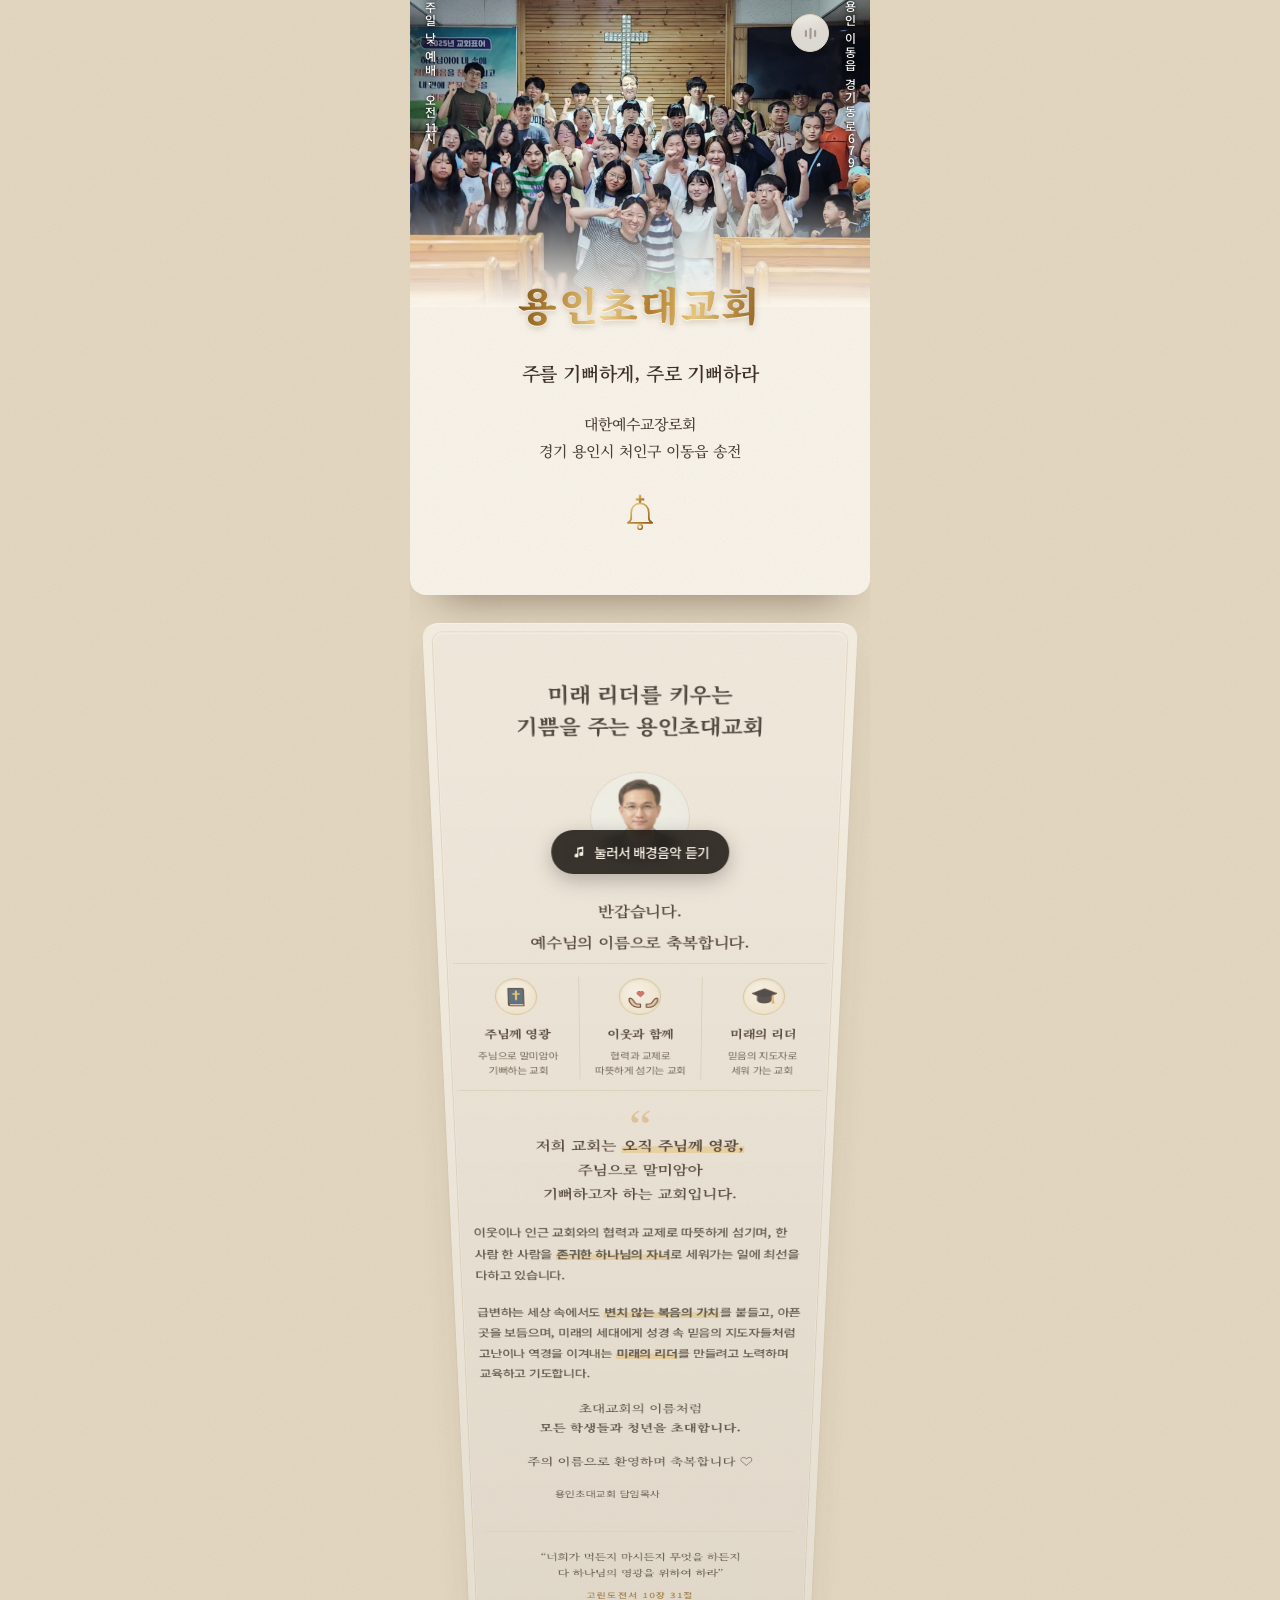
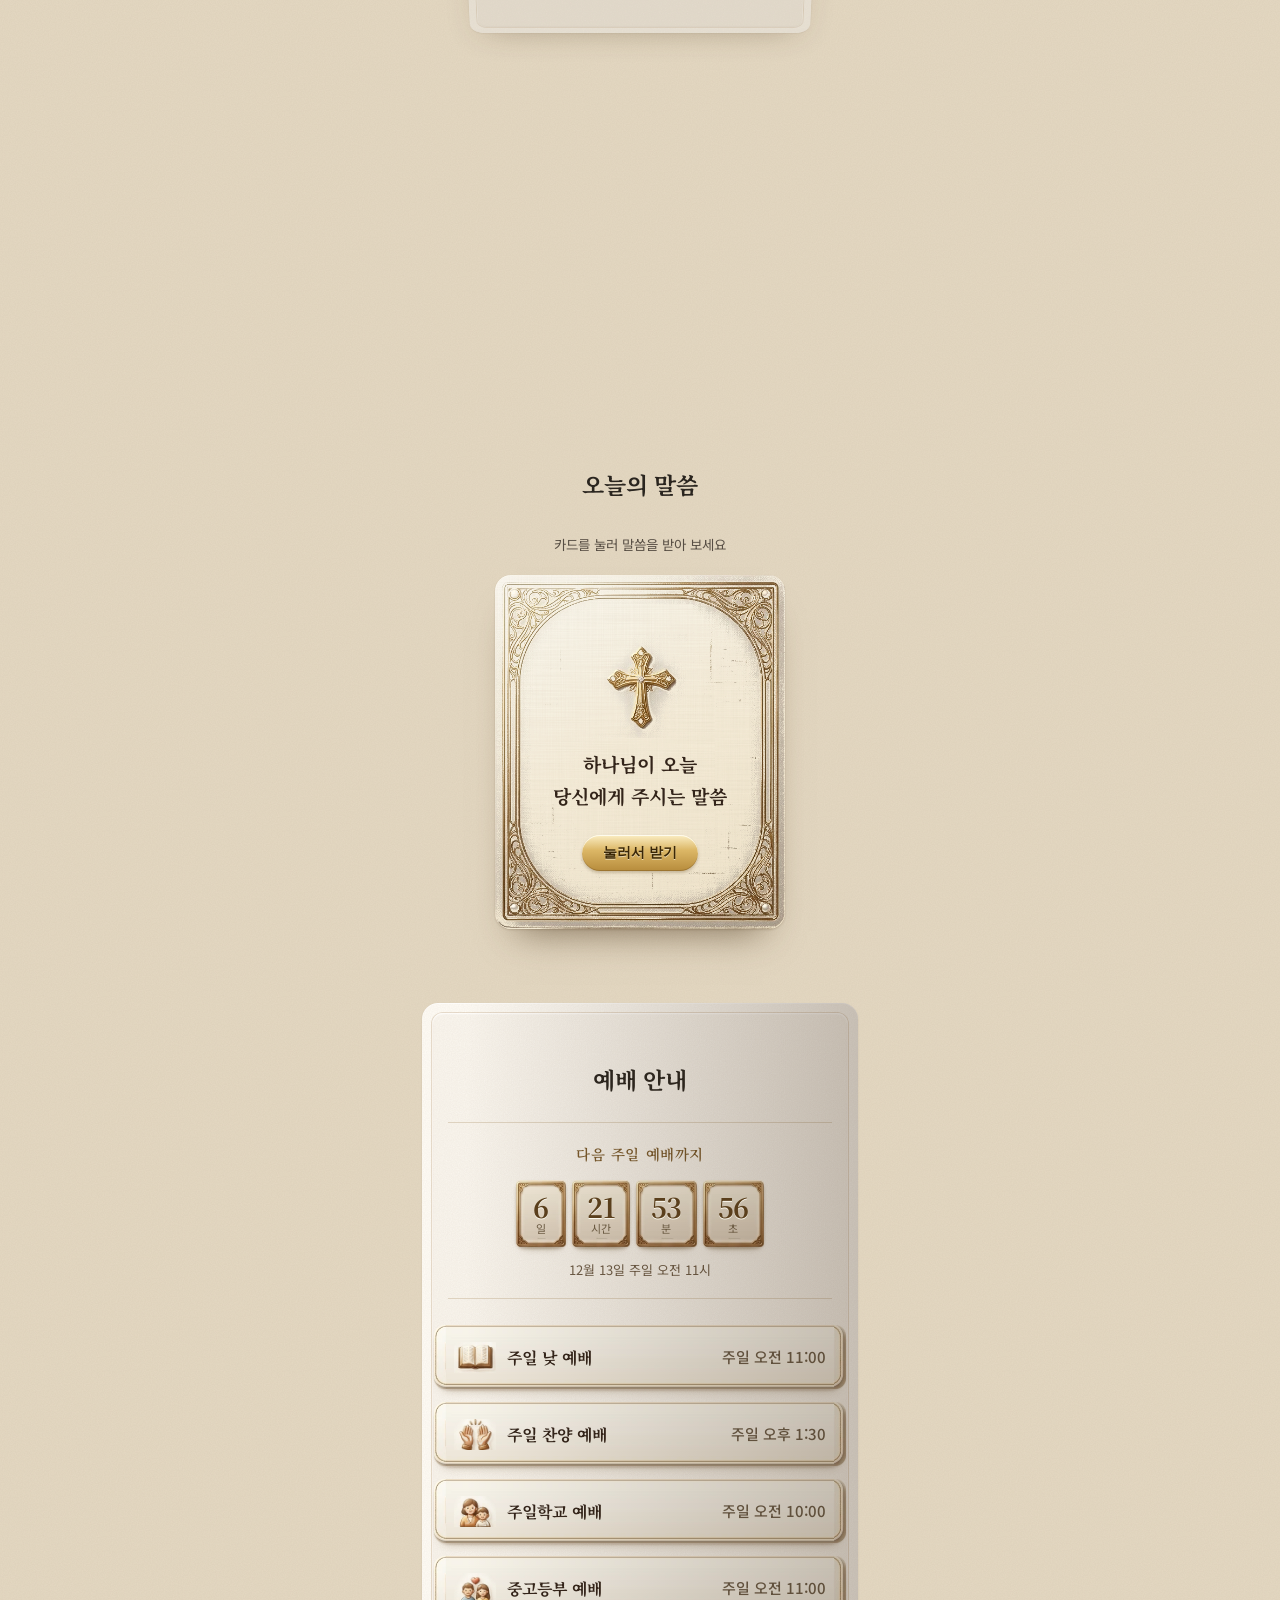
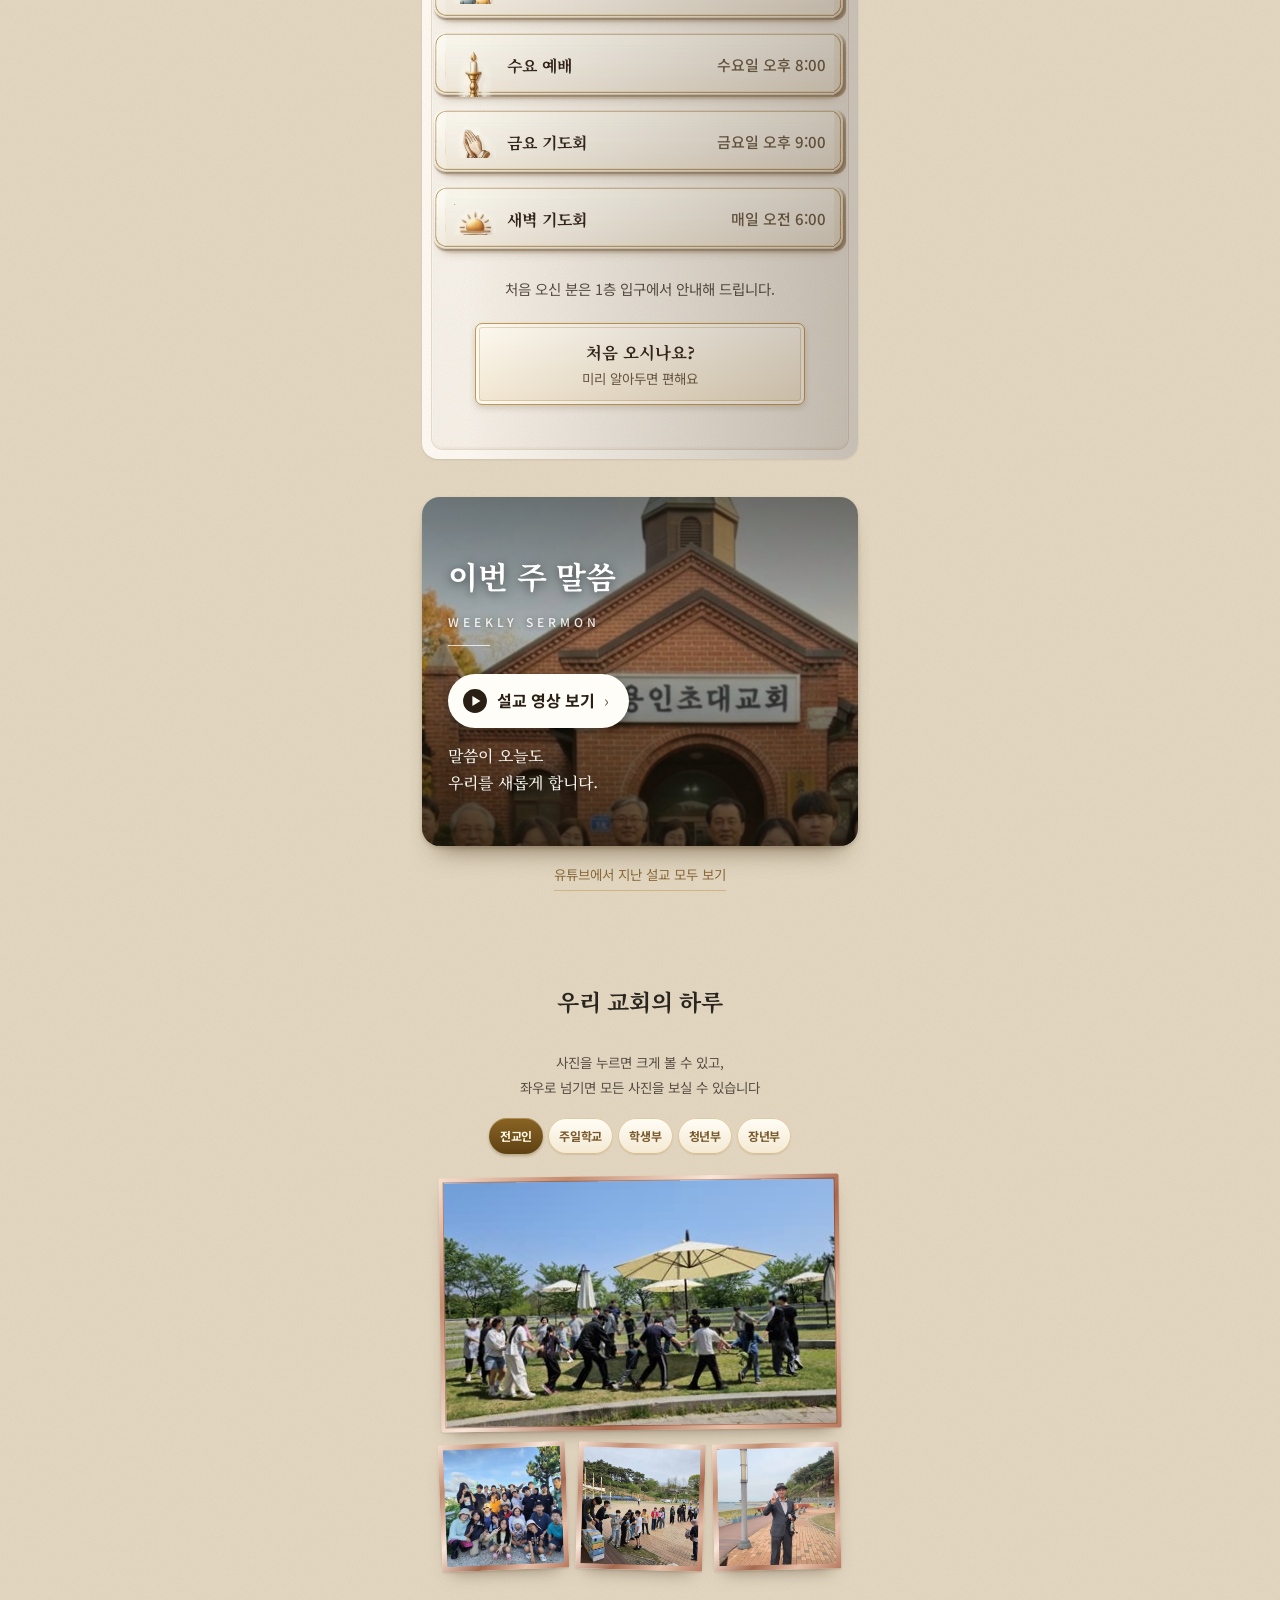
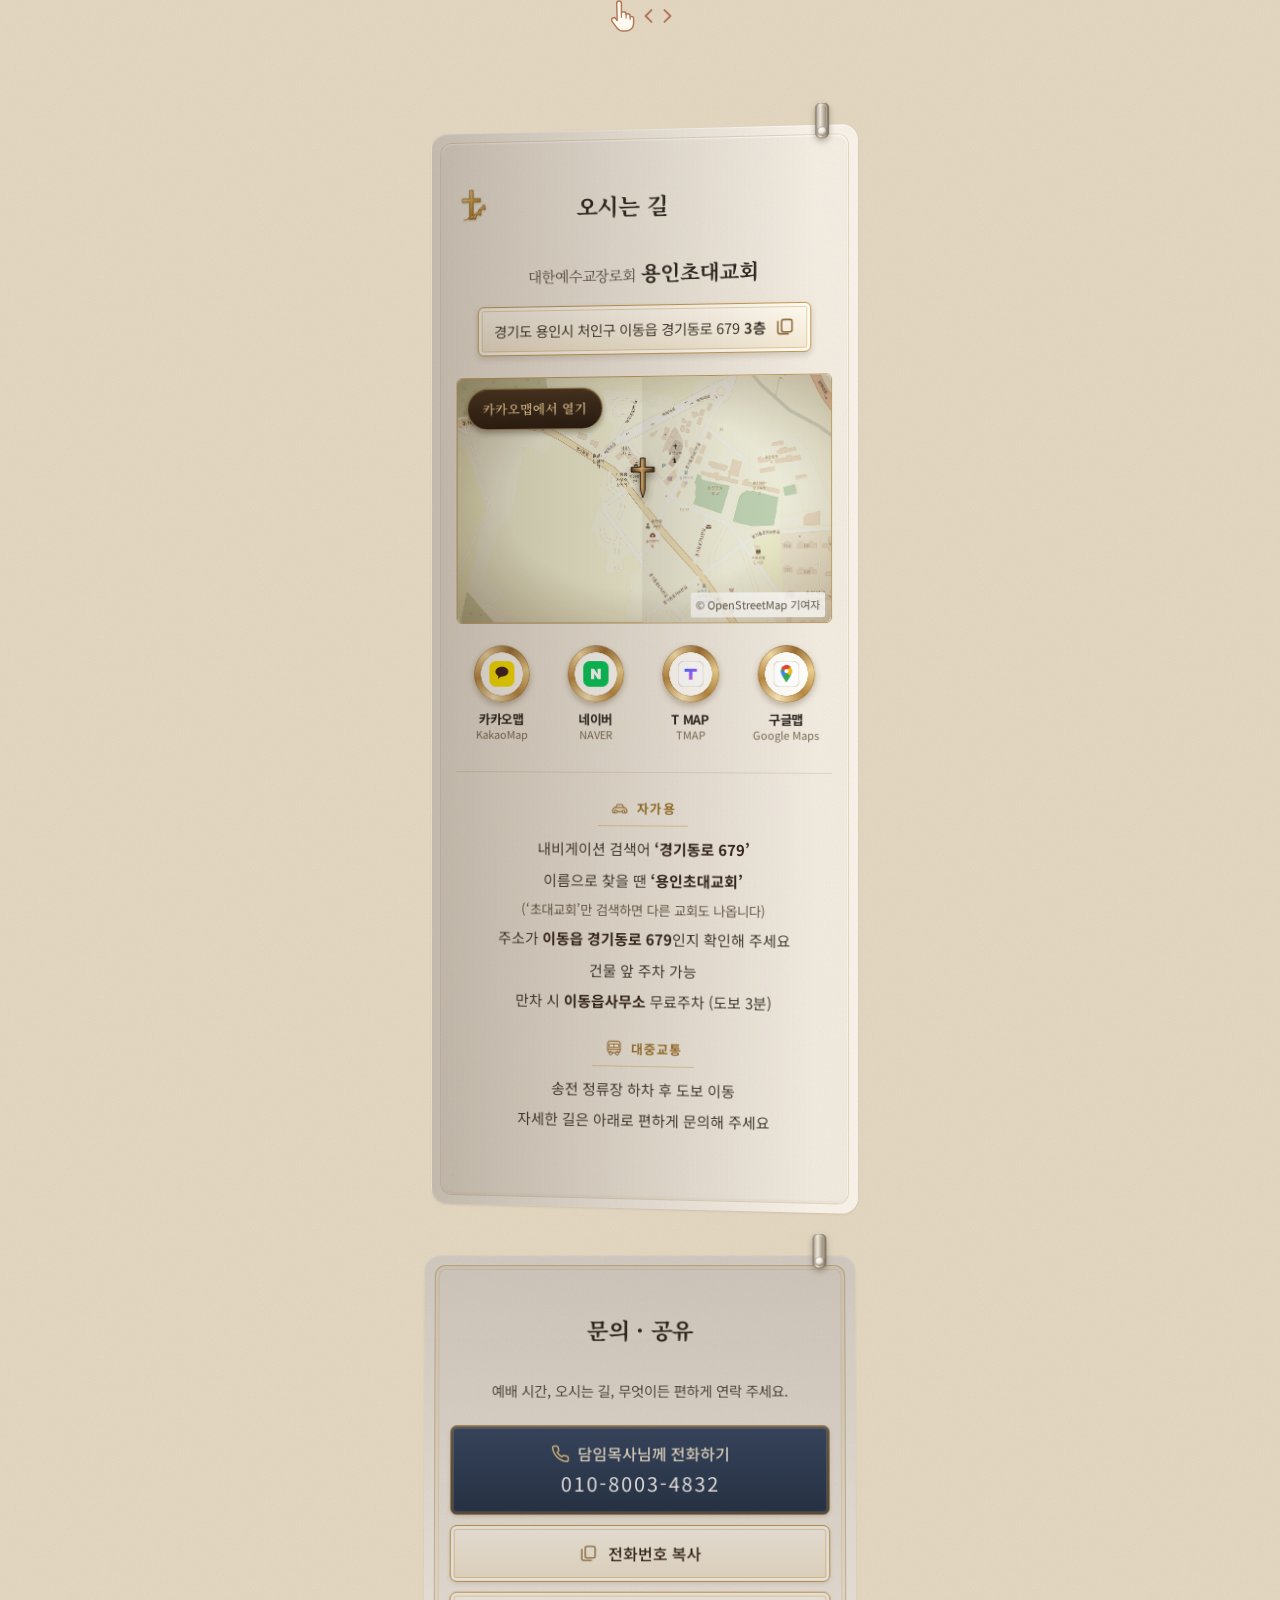
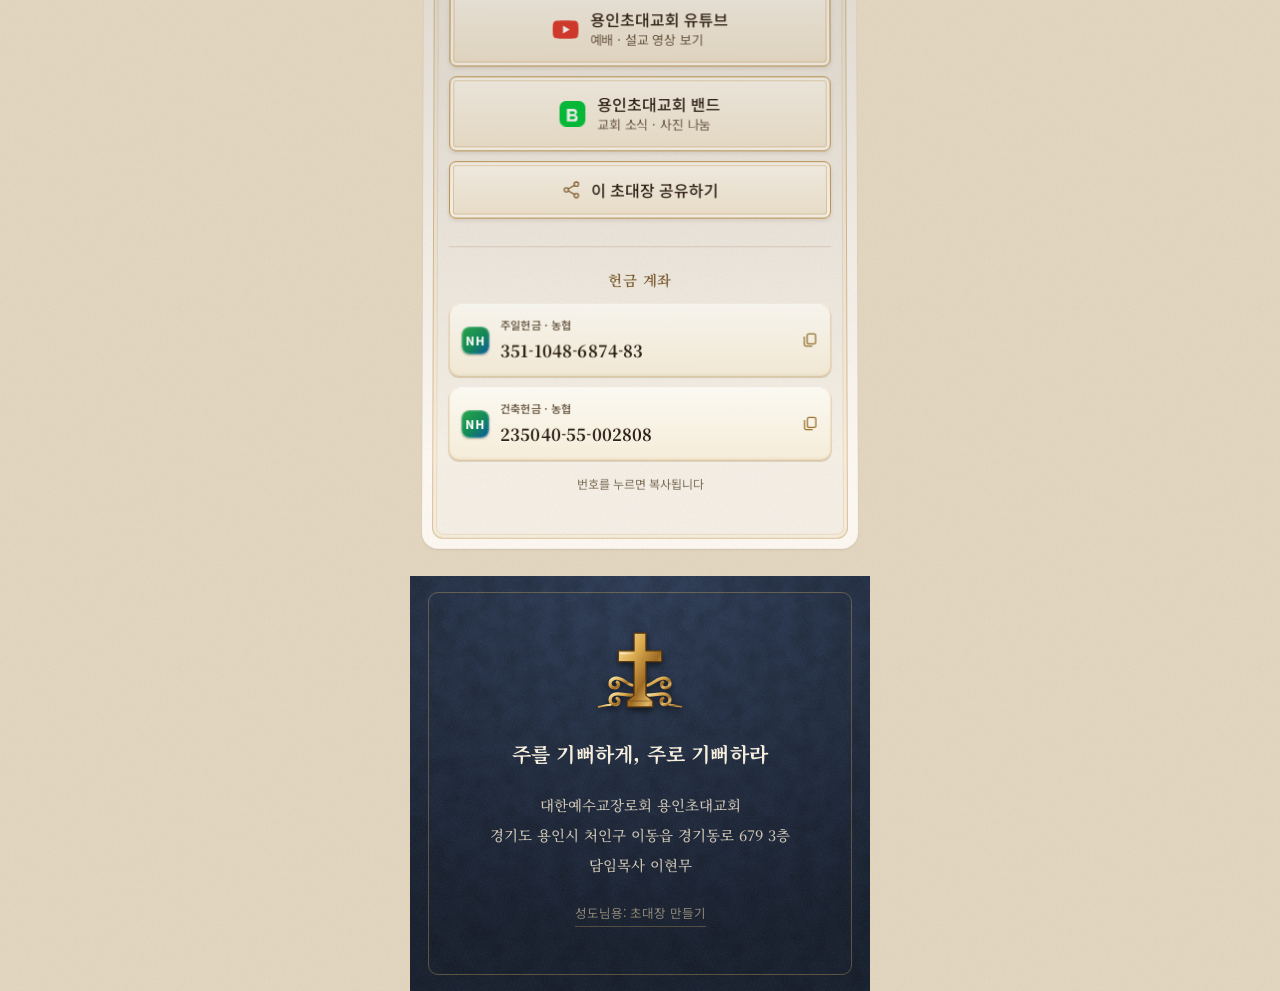
==== index.html @ cd1f001b "'가볼게요'와 '처음 오시나요' 가 눌러 달라고 꿈틀거리게 한 번 몸을 비틀고 한참 쉰다. 지도 버튼·문의 버튼과 같은 방식으로 화면에 보일 때만 움직이고, 모션을 줄이는 기기에서" ====
<!DOCTYPE html>
<html lang="ko">
<head>
<meta charset="UTF-8">
<script>
// 스크립트가 살아 있을 때만 연출을 건다. 무엇이 실패해도 16초 뒤엔 반드시 내용이 보인다.
(function(r){r.classList.add('js');
var k=new Date(Date.now()+324e5),m=k.getUTCMonth()+1,h=k.getUTCHours();
r.classList.add(m>=3&&m<=5?'s-spring':m>=6&&m<=8?'s-summer':m>=9&&m<=11?'s-autumn':'s-winter');
r.classList.add(h>=5&&h<10?'t-morning':h>=10&&h<16?'t-day':h>=16&&h<19?'t-evening':'t-night');
if(matchMedia('(prefers-reduced-motion: reduce)').matches)r.classList.add('opened');
setTimeout(function(){r.classList.add('opened')},16000)})(document.documentElement);
</script>
<meta name="viewport" content="width=device-width, initial-scale=1, viewport-fit=cover">
<title>용인초대교회에 초대합니다</title>
<meta name="description" content="미래 리더를 키우는 기쁨을 주는 용인초대교회 — 경기도 용인시 처인구 이동읍 송전">
<!-- 카카오톡 공유 미리보기 -->
<link rel="canonical" href="https://mgy800712-bot.github.io/yongin-chodae-church/">
<meta property="og:url" content="https://mgy800712-bot.github.io/yongin-chodae-church/">
<meta property="og:type" content="website">
<meta property="og:site_name" content="대한예수교장로회 용인초대교회">
<meta property="og:title" content="미래 리더를 키우는 기쁨을 주는 용인초대교회">
<meta property="og:description" content="경기 용인시 처인구 이동읍 송전 · 주일 낮 예배 오전 11시">
<meta property="og:image" content="https://mgy800712-bot.github.io/yongin-chodae-church/assets/img/og.jpg?v=2">
<meta property="og:image:width" content="1200">
<meta property="og:image:height" content="630">
<meta property="og:locale" content="ko_KR">
<meta name="twitter:card" content="summary_large_image">
<link rel="preload" href="assets/audio/bgm-full.mp4" as="audio" type="audio/mp4" fetchpriority="high">
<link rel="preconnect" href="https://fonts.googleapis.com">
<link rel="preconnect" href="https://fonts.gstatic.com" crossorigin>
<link href="https://fonts.googleapis.com/css2?family=Nanum+Brush+Script&text=%EC%9D%B4%ED%98%84%EB%AC%B4&display=swap" rel="stylesheet">
<link href="https://fonts.googleapis.com/css2?family=Noto+Sans+KR:wght@400;500;700&family=Noto+Serif+KR:wght@500;600;700;900&display=swap" rel="stylesheet">
<style>
/* 계절마다 떨어지는 것이 바뀐다: 봄 벚꽃 · 여름 잎 · 가을 단풍 · 겨울 눈 */
.s-summer{--leaf:var(--leafy)}.s-autumn{--leaf:var(--maple)}.s-winter{--leaf:var(--snow)}
:root{
  --ink:#2a251f; --ink-soft:#574e44; --line:#ded2bf;
  --paper:#faf5ec; --paper-2:#f3ead9; --gold:#b4883c; --deep:#3b4a5a;
  --serif:'Noto Serif KR',serif; --sans:'Noto Sans KR',system-ui,sans-serif;
  --table:#e4d8c2;
  --ease:cubic-bezier(.16,1,.3,1);
  --grain:url("data:image/svg+xml,%3Csvg xmlns='http://www.w3.org/2000/svg' width='180' height='180'%3E%3Cfilter id='n'%3E%3CfeTurbulence type='fractalNoise' baseFrequency='.85' numOctaves='2' stitchTiles='stitch'/%3E%3CfeColorMatrix values='0 0 0 0 .32 0 0 0 0 .24 0 0 0 0 .15 0 0 0 .09 0'/%3E%3C/filter%3E%3Crect width='100%25' height='100%25' filter='url(%23n)'/%3E%3C/svg%3E");
  --linen:url("data:image/svg+xml,%3Csvg xmlns='http://www.w3.org/2000/svg' width='220' height='220'%3E%3Cfilter id='h'%3E%3CfeTurbulence type='fractalNoise' baseFrequency='.012 .9' numOctaves='2' seed='3'/%3E%3CfeColorMatrix values='0 0 0 0 .42 0 0 0 0 .34 0 0 0 0 .22 0 0 0 .11 0'/%3E%3C/filter%3E%3Cfilter id='v'%3E%3CfeTurbulence type='fractalNoise' baseFrequency='.9 .012' numOctaves='2' seed='7'/%3E%3CfeColorMatrix values='0 0 0 0 .42 0 0 0 0 .34 0 0 0 0 .22 0 0 0 .08 0'/%3E%3C/filter%3E%3Crect width='100%25' height='100%25' filter='url(%23h)'/%3E%3Crect width='100%25' height='100%25' filter='url(%23v)'/%3E%3C/svg%3E");
  --flecks:url(assets/img/flecks.svg);
  --maple:url("data:image/svg+xml,%3Csvg xmlns='http://www.w3.org/2000/svg' viewBox='0 0 20 20'%3E%3Cpath d='M10 .8l1.6 3.9 2.7-1.6-.5 3.8 3.6-.9-1.5 3 2.9 1.3-3.4 1.6 1 2.7-3.3-.9-.9 3.2-1.6-2.1-.2 4.4h-.8l-.2-4.4-1.6 2.1-.9-3.2-3.3.9 1-2.7L1.4 11l2.9-1.3-1.5-3 3.6.9-.5-3.8 2.7 1.6z' fill='%23000'/%3E%3C/svg%3E");
  --leafy:url("data:image/svg+xml,%3Csvg xmlns='http://www.w3.org/2000/svg' viewBox='0 0 20 20'%3E%3Cpath d='M10 1C5 5 3 10 5 15c1.5 3.5 6.5 4 8.5.5C16 11 15 5 10 1z' fill='%23000'/%3E%3C/svg%3E");
  --snow:url("data:image/svg+xml,%3Csvg xmlns='http://www.w3.org/2000/svg' viewBox='0 0 20 20'%3E%3Ccircle cx='10' cy='10' r='8.5' fill='%23000'/%3E%3C/svg%3E");
  --sakura:url("data:image/svg+xml,%3Csvg%20xmlns='http://www.w3.org/2000/svg'%20viewBox='0%200%2020%2020'%3E%3Cpath%20d='M10%2019C4%2016%201%2011%203%206c1.5-3.5%205-3%207%200%202-3%205.5-3.5%207%200%202%205-1%2010-7%2013z'%20fill='%23000'/%3E%3C/svg%3E");
}
*{box-sizing:border-box;margin:0;padding:0;-webkit-tap-highlight-color:transparent}
html{scroll-behavior:smooth}
body{background:var(--grain),var(--table);color:var(--ink);font-family:var(--sans);line-height:1.85;
  word-break:keep-all;overflow-wrap:break-word;
  font-size:17px;font-weight:400;overflow-x:hidden;
  -webkit-font-smoothing:antialiased;text-rendering:optimizeLegibility}
.wrap{max-width:460px;margin:0 auto;overflow:hidden}
html.js:not(.opened){overflow:hidden}
::selection{background:#ecd29a;color:#2a251f}
:focus-visible{outline:2px solid #9a7430;outline-offset:3px;border-radius:2px}
section{padding:72px 28px}
h2{font-family:var(--serif);font-size:23px;font-weight:700;text-align:center;
  letter-spacing:-.01em;line-height:1.5;margin-bottom:30px}

/* ── 종이 한 장 ── 테이블 위에 놓인 초대장 조각들 */
.sheet{position:relative;isolation:isolate;margin:28px 12px;padding:60px 26px 54px;border-radius:16px;
  background:var(--grain),var(--paper);
  box-shadow:inset 0 1px 0 rgba(255,255,255,.7),0 1px 2px rgba(70,48,22,.12),0 24px 42px -20px rgba(70,48,22,.45)}
.sheet.card{background:var(--grain),#fffcf6}
/* 안쪽 액자 — 살짝 눌려 들어간 판 */
.sheet::before{content:'';position:absolute;inset:10px;z-index:-1;border-radius:11px;pointer-events:none;
  background:linear-gradient(rgba(120,88,48,.035),rgba(120,88,48,.06));
  box-shadow:0 0 0 1px rgba(150,112,62,.22),inset 0 1px 2px rgba(255,255,255,.85),
    inset 0 -1px 2px rgba(120,88,48,.16),inset 0 0 0 1px rgba(255,252,244,.6)}
/* 접혀 있던 자국의 그늘 — 펴지면 사라진다 */
.sheet::after{content:'';position:absolute;inset:0;border-radius:inherit;pointer-events:none;opacity:0;
  transition:opacity 1.2s var(--ease)}
.sheet[data-fold=down]::after{background:linear-gradient(180deg,rgba(60,40,20,0) 10%,rgba(60,40,20,.4))}
.sheet[data-fold=page]::after{background:linear-gradient(90deg,rgba(60,40,20,0) 10%,rgba(60,40,20,.42))}
.sheet[data-fold=pager]::after{background:linear-gradient(270deg,rgba(60,40,20,0) 10%,rgba(60,40,20,.42))}
.sheet[data-fold=up]::after{background:linear-gradient(0deg,rgba(60,40,20,0) 10%,rgba(60,40,20,.36))}
/* 종이는 스크롤한 만큼만 펴진다 (--p: 0 접힘 → 1 펼침, 스크립트가 매 프레임 갱신) */
/* 종이는 스크롤한 만큼만 펴진다 (--p: 0 접힘 → 1 펼침, 스크립트가 매 프레임 갱신) */
.js .sheet{--p:0;opacity:calc(.35 + .65 * var(--p));
  box-shadow:inset 0 1px 0 rgba(255,255,255,.7),0 1px 2px rgba(70,48,22,.12),
    0 24px 42px -20px rgba(70,48,22,calc(.45 * var(--p)))}
.js .sheet::after{opacity:calc(.65 * (1 - var(--p)))}
/* 편지: 뒤로 눕혀 있던 종이가 위쪽 접은 선을 축으로 일어선다 */
.js .sheet[data-fold=down]{transform-origin:50% 0;transform:perspective(1600px) rotateX(calc(-62deg * (1 - var(--p))))}
/* 카드: 한쪽 모서리를 축으로 책장처럼 넘어온다 */
.js .sheet[data-fold=page]{transform-origin:0 50%;transform:perspective(1600px) rotateY(calc(56deg * (1 - var(--p))))}
.js .sheet[data-fold=pager]{transform-origin:100% 50%;transform:perspective(1600px) rotateY(calc(-56deg * (1 - var(--p))))}
/* 명함: 아래를 축으로 세워진다 */
.js .sheet[data-fold=up]{transform-origin:50% 100%;
  transform:perspective(1400px) rotateX(calc(56deg * (1 - var(--p)))) translateY(calc(36px * (1 - var(--p))))}

/* reveal — 종이가 펴지는 동안 글이 한 줄씩 드러난다 (스크립트 없으면 처음부터 보인다) */
.js .rv > *{opacity:0;transform:translateY(16px);
  transition:opacity 1.3s var(--ease),transform 1.3s var(--ease)}
.js .rv.on > *{opacity:1;transform:none}
.js .rv.on > *:nth-child(1){transition-delay:0.10s}
.js .rv.on > *:nth-child(2){transition-delay:0.22s}
.js .rv.on > *:nth-child(3){transition-delay:0.34s}
.js .rv.on > *:nth-child(4){transition-delay:0.46s}
.js .rv.on > *:nth-child(5){transition-delay:0.58s}
.js .rv.on > *:nth-child(6){transition-delay:0.70s}
.js .rv.on > *:nth-child(7){transition-delay:0.82s}
.js .rv.on > *:nth-child(8){transition-delay:0.94s}
.js .rv.on > *:nth-child(9){transition-delay:1.06s}
.js .rv.on > *:nth-child(10){transition-delay:1.18s}
.js .rv.on > *:nth-child(11){transition-delay:1.30s}
.js .rv.on > *:nth-child(12){transition-delay:1.42s}
.js .rv.on > *:nth-child(13){transition-delay:1.54s}
.js .rv.on > *:nth-child(14){transition-delay:1.66s}

/* 예배 시간표는 줄 단위로 */
.js .rv .svc li{opacity:0;transform:translateY(14px);
  transition:opacity 1.1s var(--ease),transform 1.1s var(--ease)}
.js .rv.on .svc li{opacity:1;transform:none}
.js .rv.on .svc li:nth-child(1){transition-delay:0.35s}
.js .rv.on .svc li:nth-child(2){transition-delay:0.51s}
.js .rv.on .svc li:nth-child(3){transition-delay:0.67s}
.js .rv.on .svc li:nth-child(4){transition-delay:0.83s}
.js .rv.on .svc li:nth-child(5){transition-delay:0.99s}
.js .rv.on .svc li:nth-child(6){transition-delay:1.15s}
.js .rv.on .svc li:nth-child(7){transition-delay:1.31s}
.js .rv.on .svc li:nth-child(8){transition-delay:1.47s}

/* 갤러리 — 인화한 사진이 테이블 위로 떨어져 비뚤게 자리를 잡는다 */
.js .rv .grid .gset > *{opacity:0;transform:translateY(-36px) rotate(calc(var(--r) * 4)) scale(1.07);
  box-shadow:0 34px 40px -14px rgba(60,40,20,.32);
  transition:opacity .7s ease,transform 1.6s var(--ease),box-shadow 1.6s var(--ease)}
.js .rv.on .grid .gset > *{opacity:1;transform:rotate(var(--r));
  box-shadow:0 1px 2px rgba(60,40,20,.14),0 10px 18px -10px rgba(60,40,20,.5)}
.js .rv.on .grid .gset > *:nth-child(1){transition-delay:0.15s}
.js .rv.on .grid .gset > *:nth-child(2){transition-delay:0.35s}
.js .rv.on .grid .gset > *:nth-child(3){transition-delay:0.55s}
.js .rv.on .grid .gset > *:nth-child(4){transition-delay:0.75s}
.js .rv.on .grid .gset > *:nth-child(5){transition-delay:0.95s}
.js .rv.on .grid .gset > *:nth-child(6){transition-delay:1.15s}
.js .rv.on .grid .gset > *:nth-child(7){transition-delay:1.35s}
.js .rv.on .grid .gset > *:nth-child(8){transition-delay:1.55s}

@media(prefers-reduced-motion:reduce){
  .js .rv > *,.js .rv .svc li,.js .rv .grid .gset > *,.js .sheet{opacity:1;transition:none}
  .js .sheet{--p:1!important;transform:none!important;opacity:1}.js .sheet::after{display:none}
  .js .rv .grid .gset > *{transform:rotate(var(--r))}
  .js .rv.on .grid .gset > *,.js .loc.on .maps .coin,.js .loc.on .maps .coin svg,
  .js .rv.on .cta > *,.js .rv.on .cta > * svg,.svc .ic,.svc .ic svg *,
  .vision .ic,.vc .ic svg *,.swipe *,.vcard,.vtap,.stars i,.bell,.emblem-gold{animation:none!important}
  .emblem-wrap::before{animation:none!important;opacity:0}
  .dust,.mapbox .ping{display:none}
  .emblem,.arrows i,.mapbox .pin,.greet .hello,.greet .hello i,.first-btn{animation:none!important}
  .arrows i{opacity:.9}
  .vcard > .vface{transition:none}.js .sig:not(.lit){clip-path:none}.js .sig:not(.lit) path{stroke-dashoffset:0}
  .js .rv .vc{opacity:1;transform:none;transition:none}
  .greet mark{transition:none}.js .greet mark:not(.lit){background-size:100% 100%}
  .js .greet mark.lit,.js .sig.lit{animation:none!important}
  .js .stage{display:none}
  .hero-txt > *,.hero-side,.bell,.foil{animation:none!important;opacity:1!important;transform:none!important}
  .js .loc .leaf{transform:none!important;transition:none}
}

/* ── hero ── */
.hero{position:relative;padding:0;overflow:hidden;background:var(--grain),var(--paper);
  border-radius:0 0 16px 16px;box-shadow:0 30px 40px -30px rgba(60,40,20,.55)}
.hero-photo{position:relative;aspect-ratio:3/2;max-height:64vh;overflow:hidden;transform-origin:50% 100%}
.hero-photo img{width:100%;height:100%;object-fit:cover;object-position:center 42%;display:block;
  transform:scale(1.06);animation:slowzoom 14s ease-out forwards}
.js:not(.opened) .hero-photo img{animation-play-state:paused}
@keyframes slowzoom{to{transform:scale(1)}}
.tod,.stars{position:absolute;inset:0;pointer-events:none}
.tod{opacity:var(--dim,1);transition:opacity .55s ease}
/* 처음 열었을 때 첫 화면 전체에 내려앉는 어둠 — 스크롤하면 걷힌다 */
.dimmer{display:none}
.js .dimmer{display:block;position:fixed;inset:0;z-index:60;pointer-events:none;
  background:rgba(18,13,8,.46);opacity:var(--dim,1);transition:opacity .6s ease}
/* 아침: 오른쪽 위에서 맑은 햇살 / 저녁: 노을빛 / 밤: 푸른 어둠과 별 */
.t-morning .tod{background:radial-gradient(120% 85% at 88% -5%,rgba(255,228,165,.55),rgba(255,228,165,0) 62%);mix-blend-mode:screen}
.t-evening .tod{background:linear-gradient(180deg,rgba(255,128,64,.42),rgba(214,92,96,.2) 48%,rgba(0,0,0,0) 78%);mix-blend-mode:soft-light}
.t-evening .tod::after{content:'';position:absolute;inset:0;background:radial-gradient(90% 60% at 20% 0%,rgba(255,170,90,.32),transparent 70%);mix-blend-mode:screen}
.t-night .tod{background:linear-gradient(180deg,rgba(14,22,58,.62),rgba(20,28,66,.32) 50%,rgba(20,28,66,0) 85%);mix-blend-mode:multiply}
.stars i{position:absolute;width:2px;height:2px;border-radius:50%;background:#fff;opacity:.2;animation:twinkle 2.6s ease-in-out infinite}
/* 아래쪽은 종이색으로 번지는 층 (항상 유지) */
.hero-wash{position:absolute;inset:0;background:
  linear-gradient(180deg,rgba(250,245,236,0) 62%,rgba(250,245,236,.62) 85%,var(--paper) 100%)}
/* 위쪽 어둠 — 처음엔 짙게, 손가락이 닿는 순간 걷힌다 */
.hero-photo::after{content:'';position:absolute;inset:0;z-index:1;pointer-events:none;opacity:var(--dim,1);
  background:linear-gradient(180deg,rgba(26,20,14,.34) 0%,rgba(26,20,14,.12) 28%,rgba(26,20,14,0) 56%);
  transition:opacity .55s ease}
/* 떨어지는 꽃잎 */
.fall{position:absolute;inset:0;overflow:hidden;pointer-events:none;z-index:1}
.fall i{position:absolute;top:-16px;border-radius:50% 0 50% 0;
  -webkit-mask:var(--leaf,var(--sakura)) center/contain no-repeat;mask:var(--leaf,var(--sakura)) center/contain no-repeat;
  will-change:transform,opacity}

.hero-txt{position:relative;z-index:2;padding:0 28px 62px;margin-top:-40px;text-align:center}
/* 밝아지면서 글씨가 차례로 떠오른다 */
.js .hero-txt > *{opacity:0;transform:translateY(-24px)}
.opened .hero-txt > *{animation:drop 1.05s var(--ease) forwards}
.hero-txt h1{animation-delay:.55s}
.hero-txt .motto{animation-delay:.85s}
.hero-txt .where{animation-delay:1.1s}
.hero-txt .cue-bell{animation-delay:1.35s}
@keyframes drop{to{opacity:1;transform:none}}

/* 사진 양옆 세로 글씨 */
.hero-side{position:absolute;top:0;bottom:0;z-index:3;display:flex;align-items:center;
  writing-mode:vertical-rl;font-family:var(--sans);font-size:12px;font-weight:500;
  letter-spacing:.14em;color:#fff;opacity:.95;text-shadow:0 0 3px rgba(0,0,0,.8),0 1px 8px rgba(0,0,0,.6);
  pointer-events:none}
.hero-side.l{left:9px}.hero-side.r{right:9px}
/* 세로쓰기 속 숫자를 눕히지 않고 세운다 — 두 자리는 한 칸에 가로로, 세 자리는 한 자씩 세로로 */
.hero-side .tcy{text-combine-upright:all;-webkit-text-combine:horizontal;letter-spacing:0}
.hero-side .up{text-orientation:upright;letter-spacing:.02em}
.js .hero-side{opacity:0}
.opened .hero-side.l{animation:sidein 1.1s var(--ease) .35s forwards}
.opened .hero-side.r{animation:sidein 1.1s var(--ease) .55s forwards}
@keyframes sidein{from{opacity:0}to{opacity:.95}}

.hero-txt h1{font-family:var(--serif);font-size:40px;font-weight:900;letter-spacing:.04em;
  margin:0 0 14px;color:#33302b}
/* 금박을 눌러 찍은 제목 — 6초마다 빛이 한 번 스치고 지나간다 */
.foil{display:inline-block;color:#9a6a26;
  background-image:linear-gradient(112deg,transparent 42%,rgba(255,250,232,.95) 50%,transparent 58%),
    linear-gradient(100deg,#7d5018 0%,#b98a3e 18%,#efd28e 36%,#b07c2c 54%,#e6c47a 72%,#8a5a1c 100%);
  background-size:260% 100%,100% 100%;background-position:160% 0,0 0;background-repeat:no-repeat;
  -webkit-background-clip:text;background-clip:text;-webkit-text-fill-color:transparent;
  filter:drop-shadow(0 1px 0 rgba(255,250,236,.85)) drop-shadow(0 2px 3px rgba(90,60,20,.22))}
.opened .foil{animation:glint 6.5s ease-in-out 2.6s infinite}
@keyframes glint{0%{background-position:160% 0,0 0}22%,100%{background-position:-60% 0,0 0}}
.hero-txt .motto{font-family:var(--serif);font-size:19px;font-weight:600;color:#3d3128;letter-spacing:-.01em}
.hero-txt .where{margin-top:20px;font-family:var(--serif);font-size:15px;font-weight:500;line-height:1.8;color:#4b4035;letter-spacing:0}
/* 아래로 이어진다는 표시 — 금빛 종이 천천히 흔들린다 */
.cue-bell{display:block;margin:30px auto 0;width:34px}
.bell{display:block;width:34px;height:39px;transform-origin:50% 12%}
.opened .bell{animation:toll 3.2s ease-in-out 2.4s infinite}
@keyframes toll{0%,52%,100%{transform:rotate(0)}10%{transform:rotate(13deg)}22%{transform:rotate(-11deg)}
  33%{transform:rotate(7deg)}43%{transform:rotate(-4deg)}}

/* ── 봉투 ── 첫 화면의 단 하나의 연출: 어두운 방, 봉인된 초대장 */
.stage{display:none}
.js .stage{position:fixed;inset:0;z-index:80;display:grid;place-items:center;align-content:center;gap:34px;
  background:radial-gradient(130% 85% at 50% 42%,#3b3026 0%,#1b1510 62%,#0f0b08 100%);cursor:pointer;
  -webkit-user-select:none;user-select:none;
  transition:opacity 1.15s cubic-bezier(.4,0,.2,1),visibility 0s linear 1.15s}
.opened .stage{opacity:0;visibility:hidden;pointer-events:none}
.env{position:relative;width:min(84vw,340px);aspect-ratio:1.4;perspective:1100px;
  animation:hover 3.4s ease-in-out infinite}
@keyframes hover{0%,100%{transform:translateY(0) rotate(-.4deg)}50%{transform:translateY(-7px) rotate(.4deg)}}
/* 봉투 뒤에서 비치는 금빛 */
.env::before{content:'';position:absolute;inset:-22% -16%;z-index:0;border-radius:50%;pointer-events:none;
  background:radial-gradient(closest-side,rgba(255,200,120,.46),rgba(255,172,86,.18) 55%,rgba(255,160,70,0));
  filter:blur(10px);animation:glow 3.4s ease-in-out infinite}
@keyframes glow{50%{opacity:.72;transform:scale(.96)}}
.env.open::before{animation:none;opacity:0;transition:opacity .6s}
.env-back,.env-front,.flap-face{position:absolute;border-radius:5px}
/* 리넨 종이 + 금박 얼룩 */
.env-back{inset:0;z-index:1;background:var(--flecks) 0 0/100% 100% no-repeat,var(--linen),#e4d5b9;
  box-shadow:0 34px 60px -16px rgba(0,0,0,.72),0 6px 14px rgba(0,0,0,.35)}
.env-card{position:absolute;z-index:2;left:10%;right:10%;top:5%;aspect-ratio:3/2;padding:5px;border-radius:2px;
  background:#fffdf8;box-shadow:0 2px 6px rgba(0,0,0,.28)}
.env-card img,.ghost img{width:100%;height:100%;object-fit:cover;object-position:center 42%;display:block}
.env-front{inset:0;z-index:3;background:var(--flecks) 0 0/100% 100% no-repeat,var(--linen),#f3e9d4;
  clip-path:polygon(0 0,50% 40%,100% 0,100% 100%,0 100%);
  display:flex;flex-direction:column;align-items:center;justify-content:flex-end;padding:0 18px 7%;text-align:center}
.env-front > p{position:relative;z-index:1}
/* 네 모서리에서 봉인으로 모이는 접힘선 */
.seams{position:absolute;inset:0;width:100%;height:100%;z-index:0}
.env-to{font-family:var(--serif);font-size:clamp(18px,5.4vw,22px);font-weight:700;color:#33241a;letter-spacing:.02em}
.env-from{margin-top:6px;font-size:12px;color:#6c5944;letter-spacing:.04em}
/* 덮개 — 그림자를 드리우려 바깥 틀에 그림자를, 안쪽 면이 3D로 넘어간다 */
.env-flap{position:absolute;left:0;right:0;top:0;height:46%;z-index:4;perspective:1100px;
  filter:drop-shadow(0 2px 2px rgba(80,55,25,.32))}
.flap-face{inset:0;transform-origin:50% 0;
  background:var(--flecks) 0 0/100% 217.4% no-repeat,var(--linen),#f6edda;clip-path:polygon(0 0,100% 0,50% 100%);
  transition:transform .85s cubic-bezier(.55,0,.25,1)}
.env.open .flap-face{transform:rotateX(180deg)}
.seal{position:absolute;z-index:5;left:50%;top:46%;width:70px;height:70px;margin:-37px 0 0 -35px;
  transition:transform .5s cubic-bezier(.5,0,.2,1),opacity .4s}
.seal svg{width:100%;height:100%;display:block;filter:drop-shadow(0 4px 4px rgba(40,8,10,.5))}
.seal::before{content:'';position:absolute;inset:-2px;border-radius:50%;border:2px solid rgba(255,176,128,.9);
  opacity:0;animation:sealring 1.4s ease-out .9s infinite}
@keyframes sealring{0%{transform:scale(.85);opacity:.95}100%{transform:scale(1.9);opacity:0}}
@keyframes sealblink{0%,100%{transform:scale(1);filter:brightness(1)}
  45%{transform:scale(1.1);filter:brightness(1.45) saturate(1.15)}}
.seal{animation:sealblink 1.4s ease-in-out .9s infinite}
.env.open .seal{animation:none;transform:translateY(-14px) scale(.55);opacity:0}
.env.open .seal::before{animation:none;opacity:0}

/* 손가락 안내 — 봉인을 톡톡 두드린다 */
.hand{position:absolute;z-index:6;left:calc(50% + 10px);top:calc(46% - 2px);width:44px;height:47px;
  transform-origin:30% 10%;pointer-events:none;
  filter:drop-shadow(0 3px 4px rgba(0,0,0,.45));
  opacity:0;animation:handin .6s var(--ease) 1.2s forwards,handtap 1.4s ease-in-out 1.8s infinite}
.hand svg{width:100%;height:100%;display:block;transform:rotate(-24deg)}
@keyframes handin{from{opacity:0}to{opacity:1}}
@keyframes handtap{0%,100%{transform:translate(0,0) scale(1)}
  40%{transform:translate(-7px,-9px) scale(.94)}55%{transform:translate(-7px,-9px) scale(.94)}}
.env.open .hand{animation:none;opacity:0;transition:opacity .2s}
.env-hint{display:inline-flex;align-items:center;gap:14px;padding:13px 30px 13px 14px;border-radius:999px;
  background:linear-gradient(#fbf4e4,#efe2c6);color:#33241a;
  font-family:var(--serif);font-size:20px;font-weight:600;letter-spacing:.01em;
  border:1.5px solid #c49a52;box-shadow:inset 0 0 0 3px #fbf4e4,inset 0 0 0 4px rgba(196,154,82,.75);
  opacity:0;animation:hintin .9s var(--ease) .6s forwards,breathe 1.6s ease-in-out 1.5s infinite}
@keyframes hintin{from{opacity:0;transform:translateY(10px)}to{opacity:1;transform:none}}
@keyframes breathe{0%,100%{transform:scale(1)}50%{transform:scale(1.045)}}
/* 누르라는 자리를 알려 주는 맥박 */
.tap{position:relative;width:34px;height:34px;border-radius:50%;flex:none;
  background:radial-gradient(circle at 40% 35%,#fffaf0,#eadcc0);border:2px solid #c49a52;
  box-shadow:inset 0 1px 3px rgba(80,55,25,.22)}
.tap::after{content:'';position:absolute;inset:-6px;border-radius:50%;border:2px solid #c49a52;
  opacity:0;animation:ping 1.6s ease-out 1s infinite}
@keyframes ping{0%{transform:scale(.45);opacity:.9}100%{transform:scale(1.7);opacity:0}}
.env.open + .env-hint{animation:none;opacity:0;transition:opacity .3s}
.ghost{position:fixed;z-index:85;padding:5px;background:#fffdf8;border-radius:2px;pointer-events:none;overflow:hidden}
.ghost img{transform:scale(1.06)}

/* ── 꽃가루 ── */
.petal{position:fixed;width:9px;height:9px;border-radius:50% 0 50% 0;
  -webkit-mask:var(--leaf,var(--sakura)) center/contain no-repeat;mask:var(--leaf,var(--sakura)) center/contain no-repeat;
  pointer-events:none;z-index:100;will-change:transform,opacity}

/* ── 배경음악 안내 ── */
.cue[hidden]{display:none}
.cue{position:fixed;bottom:26px;display:inline-flex;align-items:center;gap:8px;left:50%;transform:translateX(-50%);z-index:60;
  padding:12px 20px;border:0;border-radius:999px;background:rgba(26,22,17,.86);
  color:#f6efe4;font-family:var(--sans);font-size:13.5px;font-weight:500;letter-spacing:-.01em;
  box-shadow:0 6px 20px rgba(0,0,0,.25);
  backdrop-filter:blur(6px);cursor:pointer;white-space:nowrap;
  opacity:0;transition:opacity .7s ease}
.cue.show{opacity:1}
@media(max-width:360px){.cue{font-size:12.5px;padding:11px 16px}}
.cue svg{width:15px;height:15px;flex:none}

/* ── bgm ── */
.bgm{position:fixed;top:14px;left:50%;transform:translateX(calc(-50% + 170px));z-index:50;
  width:38px;height:38px;border-radius:50%;border:1px solid var(--line);
  background:rgba(250,245,236,.88);backdrop-filter:blur(6px);cursor:pointer;
  display:grid;place-items:center;color:var(--ink-soft)}
@media(max-width:460px){.bgm{left:auto;right:14px;transform:none}}
.bgm svg{width:17px;height:17px}
.bgm.waiting{animation:ring 1.8s ease-out infinite}
@keyframes ring{0%{box-shadow:0 0 0 0 rgba(180,136,60,.45)}70%{box-shadow:0 0 0 12px rgba(180,136,60,0)}100%{box-shadow:0 0 0 0 rgba(180,136,60,0)}}
.bgm .bar{animation:eq .9s ease-in-out infinite;transform-origin:center bottom}
.bgm.off .bar{animation:none;opacity:.45}
.bgm .bar:nth-child(2){animation-delay:.15s}.bgm .bar:nth-child(3){animation-delay:.3s}
@keyframes eq{0%,100%{transform:scaleY(.4)}50%{transform:scaleY(1)}}

/* ── 인사말 ── */
.greet{text-align:center}
.greet p{font-family:var(--serif);font-size:16.5px;font-weight:500;color:#3f3930;
  margin-bottom:22px;text-wrap:pretty}
.greet p.body{font-family:var(--sans);text-align:left;font-size:15.5px;line-height:1.95;
  color:#443d34;letter-spacing:-.015em;margin-bottom:24px}
.greet .vision{display:grid;grid-template-columns:repeat(3,1fr);margin:6px -10px 36px;
  padding:16px 0 14px;border-top:1px solid var(--line);border-bottom:1px solid var(--line)}
.greet .vc{position:relative;padding:2px 4px;text-align:center}
.greet .vc + .vc{border-left:1px solid var(--line)}
.greet .vc .ic{width:46px;height:46px}
.greet .vc .ic svg{width:31px;height:31px}
.greet .vc b{display:block;margin:10px 0 5px;font-family:var(--serif);font-size:14.5px;font-weight:700;
  color:#33241a;letter-spacing:-.03em}
.greet .vc > span:last-child{display:block;font-size:11.8px;line-height:1.6;color:#5c4f41;letter-spacing:-.03em}
.vc .shine{transform-origin:50% 50%;animation:halo 2.6s ease-in-out infinite}
.vc .heart{transform-origin:50% 60%;animation:beat 1.6s ease-in-out infinite}
.vc .tassel{transform-origin:50% 0;animation:swing 2.4s ease-in-out infinite}
@keyframes swing{0%,100%{transform:rotate(-12deg)}50%{transform:rotate(12deg)}}
/* 카드가 한 장씩 올라오고, 그 뒤엔 차례로 고개를 든다 */
.js .rv .vc{opacity:0;transform:translateY(14px) scale(.96);
  transition:opacity .7s var(--ease),transform .9s var(--ease)}
.js .rv.on .vc{opacity:1;transform:none}
.js .rv.on .vc:nth-child(1){transition-delay:.55s}.js .rv.on .vc:nth-child(2){transition-delay:.72s}
.js .rv.on .vc:nth-child(3){transition-delay:.89s}
/* 세 가지 다짐 — 동그라미가 커졌다 작아지기를 되풀이한다 */
.js .rv.on .vision .ic{animation:vbadge 2.6s ease-in-out infinite}
.js .rv.on .vision .vc:nth-child(1) .ic{animation-delay:.9s}
.js .rv.on .vision .vc:nth-child(2) .ic{animation-delay:1.25s}
.js .rv.on .vision .vc:nth-child(3) .ic{animation-delay:1.6s}
@keyframes vbadge{
  0%,100%{transform:scale(1);box-shadow:inset 0 1px 2px rgba(80,55,25,.12),0 0 0 0 rgba(212,162,83,0)}
  34%{transform:scale(1.2);box-shadow:inset 0 1px 2px rgba(80,55,25,.12),0 0 0 7px rgba(212,162,83,.36)}
  62%{transform:scale(.97);box-shadow:inset 0 1px 2px rgba(80,55,25,.12),0 0 0 12px rgba(212,162,83,0)}}
.vision .ic,.vision .ic svg *{animation-play-state:paused}
.vision.live .ic,.vision.live .ic svg *{animation-play-state:running}
/* 환영 인사 — 글자가 천천히 커졌다 작아진다 */
.greet .hello{position:relative;margin:6px 0;font-family:var(--serif);font-size:18px;font-weight:600;
  color:#33241a;line-height:2.1;letter-spacing:-.01em;transform-origin:50% 50%}
.greet.live .hello{animation:hellobig 3.4s ease-in-out infinite}
@keyframes hellobig{0%,100%{transform:scale(1)}50%{transform:scale(1.14)}}
/* 양옆에서 반짝이는 환영의 별 */
.greet .hello i{position:absolute;top:50%;width:12px;height:12px;margin-top:-6px;background:#f7d88c;opacity:0;
  clip-path:polygon(50% 0,58% 42%,100% 50%,58% 58%,50% 100%,42% 58%,0 50%,42% 42%);
  filter:drop-shadow(0 0 5px rgba(250,208,118,.95))}
.greet .hello i.l{left:2px}.greet .hello i.r{right:2px}
.greet.live .hello i{animation:spark 1.9s ease-in-out infinite}
.greet.live .hello i.r{animation-delay:.65s}
/* 첫 문장은 인용처럼 크게 */
.greet p.pull{position:relative;padding-top:20px;font-size:18px;font-weight:600;color:#33241a}
.greet p.pull::before{content:'\201C';position:absolute;left:50%;top:-16px;transform:translateX(-50%);
  font-family:var(--serif);font-size:56px;line-height:1;color:#d4a253;opacity:.55}
/* 핵심 구절에 금빛 형광펜이 그어진다 (스크립트 없으면 처음부터 칠해져 있다) */
.greet mark{position:relative;color:inherit;padding:0 1px;font-weight:700;
  background:linear-gradient(transparent 56%,rgba(236,196,110,.55) 56%,rgba(236,196,110,.55) 92%,transparent 92%) no-repeat 0 0/100% 100%;
  transition:background-size 1.1s var(--ease)}
.js .greet mark:not(.lit){background-size:0% 100%}
/* 사람이 펜을 들고 긋듯 — 천천히, 두 번 멈칫하고, 펜촉이 함께 지나간다 */
.js .greet mark.lit{animation:hiline 2.6s linear forwards}
@keyframes hiline{
  0%{background-size:0% 100%}    8%{background-size:9% 100%}
 18%{background-size:24% 100%}  25%{background-size:27% 100%}
 40%{background-size:46% 100%}  52%{background-size:60% 100%}
 58%{background-size:62% 100%}  74%{background-size:81% 100%}
 88%{background-size:95% 100%} 100%{background-size:100% 100%}}
.js .greet mark.lit::after{content:'';position:absolute;top:.62em;left:0;width:7px;height:7px;
  margin-left:-3px;border-radius:50%;pointer-events:none;opacity:0;
  background:radial-gradient(circle,#fffceb 0%,#e0ae51 55%,rgba(224,174,81,0) 78%);
  animation:nib 2.6s linear forwards}
@keyframes nib{
  0%{left:0;opacity:0}    6%{opacity:.95}
  8%{left:9%}   18%{left:24%}  25%{left:27%}
 40%{left:46%}  52%{left:60%}  58%{left:62%}
 74%{left:81%}  88%{left:95%}
 96%{left:100%;opacity:.9} 100%{left:100%;opacity:0}}
.greet .verse{margin-top:32px;padding-top:28px;border-top:1px solid var(--line);
  font-family:var(--serif);font-size:15px;font-weight:500;color:#4e463c;line-height:1.85}
.greet .verse b{display:block;font-family:var(--sans);font-size:12.5px;letter-spacing:.1em;
  color:#9a7430;margin-top:12px;font-weight:500}

/* ── 예배 ── */
/* 예배 하나하나가 종이 위에 놓인 금테 판 */
.svc{list-style:none;margin:0 -14px;padding:0;display:flex;flex-direction:column;gap:13px}
.svc li{display:flex;align-items:center;gap:11px;padding:0 4px;border:16px solid transparent;
  border-radius:15px;border-image:url(assets/img/plate.webp) 30 fill stretch;
  box-shadow:0 2px 2px rgba(90,60,20,.14),0 8px 11px -9px rgba(90,60,20,.45)}
.svc b{flex:1;min-width:0;font-family:var(--serif);font-size:16px;font-weight:700;color:#33241a;
  white-space:nowrap;overflow:hidden;text-overflow:ellipsis}
.svc em{font-style:normal;flex:none;font-size:15px;font-weight:500;color:#6a5b47;
  font-variant-numeric:tabular-nums;letter-spacing:0;white-space:nowrap}
/* 예배의 은혜 — 금가루가 종이 위로 천천히 떠오른다 */
.dust{position:absolute;inset:0;overflow:hidden;pointer-events:none;border-radius:16px}
.dust i{position:absolute;top:-12px;border-radius:50%;opacity:0;
  animation-name:motes;animation-timing-function:linear;animation-iteration-count:infinite;
  animation-play-state:paused}
/* 알갱이 자체는 따로 반짝인다 */
.dust i::before{content:'';position:absolute;inset:0;border-radius:50%;
  background:radial-gradient(circle,#fffef7 0%,#ffe9ae 30%,rgba(243,205,122,.65) 55%,rgba(230,186,96,0) 80%);
  animation:spark var(--tw,1.15s) ease-in-out infinite;animation-play-state:inherit}
/* 네 갈래 별 모양으로 터지는 알갱이 */
.dust i.st::before{border-radius:0;background:#fff6d8;
  filter:drop-shadow(0 0 3px rgba(250,214,130,.95)) drop-shadow(0 0 6px rgba(244,196,100,.6));
  clip-path:polygon(50% 0,58% 42%,100% 50%,58% 58%,50% 100%,42% 58%,0 50%,42% 42%)}
@keyframes spark{0%,100%{opacity:.3;transform:scale(.7) rotate(0)}
  50%{opacity:1;transform:scale(1.35) rotate(22deg)}}
.dust.live i{animation-play-state:running}
@keyframes motes{
  0%{transform:translate(0,0) scale(.45);opacity:0}
  12%{opacity:.95}
  55%{transform:translate(var(--sway),calc(var(--rise) * .55)) scale(1);opacity:1}
  85%{opacity:.5}
  100%{transform:translate(calc(var(--sway) * -.4),var(--rise)) scale(.6);opacity:0}}
/* 다음 주일 예배까지 — 청첩장의 D-day처럼 초 단위로 줄어든다 */
.countdown{margin:-6px 0 26px;padding:18px 0 16px;text-align:center;
  border-top:1px solid var(--line);border-bottom:1px solid var(--line)}
.cd-label{font-family:var(--serif);font-size:14.5px;font-weight:600;color:#7a5a2c;letter-spacing:.04em}
.cd-row{display:flex;justify-content:center;gap:6px;margin:13px 0 11px}
/* 숫자마다 금테를 두른 낱장 패 */
/* 숫자패 — 시안에서 떠낸 금테를 그대로 두른다 */
.cd{position:relative;display:flex;flex-direction:column;align-items:center;justify-content:center;
  min-width:50px;padding:0 2px;border:13px solid transparent;border-radius:8px;
  border-image:url(assets/img/cdframe.webp) 26 fill stretch;
  box-shadow:0 2px 3px rgba(90,60,20,.28),0 7px 9px -8px rgba(90,60,20,.5)}
.cd b{position:relative;z-index:2;font-family:var(--serif);font-size:27px;font-weight:700;line-height:1;
  color:#5a3f1c;font-variant-numeric:tabular-nums;display:inline-block;
  text-shadow:0 1px 0 rgba(255,253,243,.9);letter-spacing:-.02em}
.cd i{position:relative;z-index:2;font-style:normal;font-size:11px;line-height:1;color:#6b5a42;margin-top:3px}
.cd-when{font-size:13px;color:#6c5a45}
.countdown.live-now .cd-row{display:none}
/* 예배마다 작은 그림 — 동그란 금테 배지 안에서 저마다의 몸짓을 한다 */
.svc .ic{display:grid;place-items:center;flex:none;width:42px;height:32px}
.svc .ic img{max-width:100%;max-height:100%;display:block}
.vc .ic{display:inline-grid;place-items:center;flex:none;width:36px;height:36px;border-radius:50%;
  background:radial-gradient(circle at 40% 35%,#fffaf0,#f1e4c8);border:1px solid #d8bf8e;
  box-shadow:inset 0 1px 2px rgba(80,55,25,.12)}
.svc .ic svg{width:32px;height:32px;overflow:visible}
.vc .ic svg{width:26px;height:26px;overflow:visible}
.svc .ic svg *,.vc .ic svg *{transform-box:fill-box}
.i-sun .rays{animation:twinkle 2.6s ease-in-out infinite}
.i-sun .sun{transform-origin:50% 50%;animation:swell 3s ease-in-out infinite}
.i-praise .nt{animation:floatnote 2.8s ease-in-out infinite}
.i-praise .n2{animation-delay:1.4s}
.i-kids .k1{animation:bob 1.8s ease-in-out infinite}
.i-kids .k2{animation:bob 1.8s ease-in-out .9s infinite}
.i-youth .heart{transform-origin:50% 60%;animation:beat 1.6s ease-in-out infinite}
.i-candle .flame{transform-origin:50% 100%;animation:flicker 1.2s ease-in-out infinite}
.i-candle .glow{transform-origin:50% 50%;animation:halo 2.4s ease-in-out infinite}
.i-pray .light{animation:twinkle 2.2s ease-in-out infinite}
.i-dawn .sunup{animation:rise 5s ease-in-out infinite}
.i-dawn .rays{animation:twinkle 2.5s ease-in-out infinite}
@keyframes twinkle{0%,100%{opacity:.3}50%{opacity:1}}
@keyframes swell{0%,100%{transform:scale(1)}50%{transform:scale(1.1)}}
@keyframes floatnote{0%{transform:translateY(3px);opacity:0}30%{opacity:1}100%{transform:translateY(-4px);opacity:0}}
@keyframes bob{0%,100%{transform:translateY(0)}50%{transform:translateY(-1.6px)}}
@keyframes beat{0%,60%,100%{transform:scale(1)}15%{transform:scale(1.35)}30%{transform:scale(1)}45%{transform:scale(1.2)}}
@keyframes flicker{0%,100%{transform:scale(1,1) rotate(0)}25%{transform:scale(.9,1.1) rotate(-5deg)}
  50%{transform:scale(1.05,.93) rotate(3deg)}75%{transform:scale(.95,1.06) rotate(-2deg)}}
@keyframes halo{0%,100%{opacity:.22;transform:scale(.88)}50%{opacity:.55;transform:scale(1.12)}}
@keyframes rise{0%,100%{transform:translateY(3.6px)}50%{transform:translateY(-.6px)}}
/* 배지는 위에서부터 차례로 금빛 고리를 한 번씩 낸다 */
@keyframes badge{0%,30%,100%{box-shadow:inset 0 1px 2px rgba(80,55,25,.12),0 0 0 0 rgba(212,162,83,0)}
  12%{box-shadow:inset 0 1px 2px rgba(80,55,25,.12),0 0 0 5px rgba(212,162,83,.3)}}
/* 예배가 위에서부터 차례로 한 번씩 커졌다 작아진다 */
.js .rv.on .svc li{animation:svcwave 5.6s ease-in-out infinite}
@keyframes svcwave{0%,22%,100%{transform:scale(1)}9%{transform:scale(1.065)}}
.js .rv.on .svc li:nth-child(1){animation-delay:1.40s}
.js .rv.on .svc li:nth-child(2){animation-delay:1.72s}
.js .rv.on .svc li:nth-child(3){animation-delay:2.04s}
.js .rv.on .svc li:nth-child(4){animation-delay:2.36s}
.js .rv.on .svc li:nth-child(5){animation-delay:2.68s}
.js .rv.on .svc li:nth-child(6){animation-delay:3.00s}
.js .rv.on .svc li:nth-child(7){animation-delay:3.32s}
/* 화면에 보일 때만 움직인다 */
.svc li{animation-play-state:paused}
.svc.live li{animation-play-state:running}
.note{margin-top:24px;font-size:14.5px;color:var(--ink-soft);text-align:center;line-height:1.9}

/* 카드를 누를 때 터지는 빛과 금가루 */
.flash{position:fixed;z-index:95;width:150px;height:150px;margin:-75px 0 0 -75px;border-radius:50%;
  pointer-events:none;opacity:0;
  background:radial-gradient(circle,rgba(255,252,238,.95) 0%,rgba(255,224,150,.8) 28%,
    rgba(255,205,100,.3) 52%,rgba(255,200,88,0) 74%)}
.gd{position:fixed;z-index:95;border-radius:50%;pointer-events:none;
  background:radial-gradient(circle,#fffef7 0%,#f8dfa2 42%,rgba(230,186,96,0) 78%)}
.gd.st{border-radius:0;background:#fff5d6;
  filter:drop-shadow(0 0 3px rgba(250,214,130,.95));
  clip-path:polygon(50% 0,58% 42%,100% 50%,58% 58%,50% 100%,42% 58%,0 50%,42% 42%)}
/* ── 오늘의 말씀 ── 뒤집으면 성경 구절이 나오는 카드 */
.word{text-align:center;padding-top:44px;padding-bottom:46px}
.vcard{position:relative;display:block;width:min(100%,290px);height:354px;margin:4px auto 0;padding:0;border:0;
  background:none;cursor:pointer;perspective:1200px;-webkit-tap-highlight-color:transparent}
.vcard > .vface{position:absolute;inset:0;display:flex;flex-direction:column;align-items:center;justify-content:center;
  padding:40px 34px;border-radius:16px;backface-visibility:hidden;-webkit-backface-visibility:hidden;overflow:hidden;
  background:var(--linen),linear-gradient(150deg,#fffdf7 0%,#f8f0dd 46%,#f2e6cc 100%);
  box-shadow:0 1px 2px rgba(70,48,22,.18),0 24px 36px -22px rgba(70,48,22,.62);
  transition:transform .9s cubic-bezier(.3,1.2,.4,1)}
/* 금박 액자 — 네 귀퉁이는 그대로, 사이의 곧은 선만 늘어난다 */
.vfrm{position:absolute;inset:0;z-index:0;pointer-events:none;
  border:108px solid transparent;border-image:url(assets/img/vframe.webp) 200 stretch}
.vface > :not(.vfrm){position:relative;z-index:1}
.vface.back{transform:rotateY(180deg);padding-left:40px;padding-right:40px}
.vcard.flipped .front{transform:rotateY(-180deg)}
.vcard.flipped .back{transform:rotateY(0)}
.vcross{width:96px;height:auto;margin-bottom:10px}
.vtitle{font-family:var(--serif);font-size:19px;font-weight:700;line-height:1.65;color:#33241a}
/* 눌러서 받기 — 금을 눌러 만든 단추 */
.vtap{margin-top:24px;padding:9px 21px;border-radius:999px;font-size:13.5px;font-weight:700;color:#3a2707;
  background:linear-gradient(#fbeec4,#dcb766 42%,#b78c3c);text-shadow:0 1px 0 rgba(255,252,238,.6);
  box-shadow:inset 0 1px 0 rgba(255,253,242,.9),inset 0 -1px 0 rgba(90,60,20,.3),0 2px 3px rgba(90,60,20,.26);
  animation:breathe 1.8s ease-in-out infinite}
.vtext{font-family:var(--serif);font-size:16px;font-weight:600;line-height:1.8;color:#33241a;word-break:keep-all}
.vref{margin-top:14px;font-size:13px;font-weight:700;color:#9a7430;letter-spacing:.04em}
.vagain{margin-top:16px;font-size:11.5px;color:#7a6a55}
/* 가만히 있으면 카드가 숨 쉬듯 살짝 떠 있다 */
.vcard{animation:vfloat 4s ease-in-out infinite;animation-play-state:paused}
.vcard.live{animation-play-state:running}
@keyframes vfloat{0%,100%{transform:translateY(0) rotate(-.6deg)}50%{transform:translateY(-6px) rotate(.6deg)}}

/* ── 이번 주 말씀 ── 누를 때 비로소 유튜브를 불러온다 */
.serm{padding:10px 12px 34px}
.tube{position:relative;aspect-ratio:5/4;border-radius:18px;overflow:hidden;
  box-shadow:0 2px 4px rgba(70,48,22,.2),0 18px 26px -16px rgba(70,48,22,.65)}
.tube iframe{display:block;width:100%;height:100%;border:0}
.tube-play{display:block;width:100%;height:100%;padding:26px 26px;border:0;cursor:pointer;
  font:inherit;text-align:left;color:#fff;-webkit-tap-highlight-color:transparent;
  background:linear-gradient(185deg,rgba(26,18,10,.6) 0%,rgba(26,18,10,.26) 42%,rgba(22,15,8,.8) 100%),
    url(assets/img/sermon.jpg) center/cover no-repeat}
.tp-h{display:block;font-family:var(--serif);font-size:31px;font-weight:700;letter-spacing:-.01em;
  text-shadow:0 2px 10px rgba(0,0,0,.5)}
.tp-en{display:block;margin-top:6px;padding-bottom:12px;font-size:12px;font-weight:500;letter-spacing:.34em;
  color:rgba(255,255,255,.88);text-shadow:0 1px 6px rgba(0,0,0,.5)}
.tp-en::after{content:'';display:block;width:42px;height:1.5px;margin-top:12px;background:rgba(255,255,255,.75)}
.tp-pill{display:inline-flex;align-items:center;gap:9px;margin-top:16px;padding:12px 20px 12px 14px;
  border-radius:999px;background:#fffdf7;color:#2a1f14;font-size:16px;font-weight:700;
  box-shadow:0 3px 8px rgba(0,0,0,.3)}
.tp-pill svg{width:26px;height:26px;fill:#2a1f14;flex:none}
.tp-pill em{font-style:normal;font-weight:400;color:#6d5c45}
.tp-note{display:block;margin-top:14px;font-family:var(--serif);font-size:16px;font-weight:500;
  line-height:1.7;color:rgba(255,252,244,.95);text-shadow:0 2px 8px rgba(0,0,0,.6)}
.serm.live .tp-pill{animation:breathe 2.4s ease-in-out infinite}
.tube-all{display:block;width:fit-content;margin:16px auto 0;padding-bottom:3px;text-align:center;
  font-size:13.5px;color:#8a6a3a;text-decoration:none;border-bottom:1px solid rgba(196,154,82,.55)}
/* ── 갤러리 ── */
.gal{padding-top:60px;padding-bottom:64px}
/* 사진첩 분류 단추 */
.gtabs{display:flex;justify-content:center;flex-wrap:nowrap;gap:5px;margin:0 0 16px}
.gt{padding:7px 11px;border:0;border-radius:999px;font:inherit;font-size:12px;font-weight:700;letter-spacing:-.02em;
  color:#7a5a2c;background:linear-gradient(#fffdf6,#f4e9d2);cursor:pointer;
  box-shadow:inset 0 0 0 1px rgba(196,154,82,.5),0 1px 1px rgba(90,60,20,.12);
  -webkit-tap-highlight-color:transparent;transition:color .2s ease,box-shadow .2s ease,background .2s ease}
.gt.on{color:#fff8e6;background:linear-gradient(#8a6424,#5e4113);
  box-shadow:inset 0 1px 0 rgba(255,240,205,.3),0 2px 3px rgba(90,60,20,.3)}
.grid{display:grid;grid-template-columns:repeat(3,1fr);gap:14px 10px;padding:6px 2px}
.gset{display:none}
.gset.on{display:contents}
.grid .gset > *{--r:0deg;padding:5px;border-radius:2px;transform:rotate(var(--r));
  background:linear-gradient(135deg,#f7dfcf 0%,#c48a6e 20%,#f9e6d8 42%,#a9674d 64%,#e9bea6 82%,#b9785c 100%);
  box-shadow:0 1px 2px rgba(60,40,20,.14),0 10px 18px -10px rgba(60,40,20,.5)}
.grid .gset > *:nth-child(1){--r:-.7deg}.grid .gset > *:nth-child(2){--r:-2.2deg}.grid .gset > *:nth-child(3){--r:1.7deg}
.grid .gset > *:nth-child(4){--r:-1.3deg}.grid .gset > *:nth-child(5){--r:2.3deg}.grid .gset > *:nth-child(6){--r:-1.8deg}
.grid .gset > *:nth-child(7){--r:1.2deg}.grid .gset > *:nth-child(8){--r:-2deg}.grid .gset > *:nth-child(9){--r:1.5deg}
.grid .gset > *:nth-child(10){--r:-1.1deg}.grid .gset > *:nth-child(11){--r:2.1deg}.grid .gset > *:nth-child(12){--r:-1.6deg}
.grid .gset > *:nth-child(13){--r:.9deg}.grid .gset > *:nth-child(14){--r:-2.3deg}.grid .gset > *:nth-child(15){--r:1.4deg}
.grid .gset > *:nth-child(16){--r:-.9deg}.grid .gset > *:nth-child(17){--r:1.8deg}
.grid img{width:100%;aspect-ratio:1;object-fit:cover;display:block;cursor:pointer;filter:saturate(.94);
  box-shadow:0 0 0 1px rgba(90,42,26,.4)}
.grid .wide{grid-column:span 3}
.grid .wide img{aspect-ratio:16/10}
/* 사진이 하나씩 차례로 숨 쉬듯 살짝 커졌다 제자리로 돌아온다 (화면에 있을 때만) */
.grid .gset > *{position:relative;--s:1.08}
.grid .wide{--s:1.035}
@keyframes alive{
  0%,26%,100%{transform:rotate(var(--r)) scale(1);z-index:0;
    box-shadow:0 1px 2px rgba(60,40,20,.14),0 10px 18px -10px rgba(60,40,20,.5)}
  10%{transform:rotate(calc(var(--r) * .3)) scale(var(--s));z-index:2;
    box-shadow:0 2px 4px rgba(60,40,20,.12),0 24px 32px -12px rgba(60,40,20,.58)}
}
.js .rv.on .grid .gset > *{animation:alive 6.3s cubic-bezier(.45,0,.25,1) infinite;animation-play-state:paused}
.js .rv.on .grid.live .gset > *{animation-play-state:running}
.js .rv.on .grid .gset > *:nth-child(1){animation-delay:2.2s}
.js .rv.on .grid .gset > *:nth-child(2){animation-delay:3.1s}
.js .rv.on .grid .gset > *:nth-child(3){animation-delay:4.0s}
.js .rv.on .grid .gset > *:nth-child(4){animation-delay:4.9s}
.js .rv.on .grid .gset > *:nth-child(5){animation-delay:5.8s}
.js .rv.on .grid .gset > *:nth-child(6){animation-delay:6.7s}
.js .rv.on .grid .gset > *:nth-child(7){animation-delay:7.6s}
.hint{text-align:center;font-size:13.5px;color:var(--ink-soft);margin-bottom:18px}
/* 사진 아래 '눌러서 넘겨 보세요' 손짓 */
.swipe{display:flex;justify-content:center;align-items:center;gap:6px;margin-top:24px;color:#b4785b}
.sw-hand{width:30px;height:32px;transform-origin:50% 85%;animation:swtap 1.8s ease-in-out infinite}
.sw-arrows{width:34px;height:16px;fill:none;stroke:currentColor;stroke-width:1.6;stroke-linecap:round;stroke-linejoin:round;overflow:visible}
.sw-arrows .al{animation:nudl 1.8s ease-in-out infinite}
.sw-arrows .ar{animation:nudr 1.8s ease-in-out infinite}
@keyframes swtap{0%,100%{transform:translateY(0) scale(1)}40%{transform:translateY(-3px) scale(.92)}}
@keyframes nudl{0%,100%{transform:translateX(0)}50%{transform:translateX(-3px)}}
@keyframes nudr{0%,100%{transform:translateX(0)}50%{transform:translateX(3px)}}
.swipe *{animation-play-state:paused}.swipe.live *{animation-play-state:running}

/* ── 인사말 사진·서명 ── */
.greet .face{width:104px;height:104px;border-radius:50%;object-fit:cover;object-position:center 20%;
  border:1px solid var(--line);margin:4px 0 26px}
.greet .sign{margin-top:24px;font-size:13.5px;letter-spacing:.04em;color:var(--ink-soft)}
.sig{position:relative;display:inline-block;margin-left:8px;vertical-align:-8px;
  font-family:'Nanum Brush Script',var(--serif);font-size:40px;line-height:1;color:#2a1d14}
.sig svg{position:absolute;left:-4%;bottom:-8px;width:108%;height:12px;overflow:visible}
.sig path{fill:none;stroke:#9a7430;stroke-width:1.6;stroke-linecap:round;stroke-dasharray:110;stroke-dashoffset:0}
.js .sig:not(.lit){clip-path:inset(-30% 100% -30% 0)}
.js .sig:not(.lit) path{stroke-dashoffset:110}
/* 사람이 붓을 들고 쓰듯 — 한 글자 긋고 잠깐 쉬었다 다음 글자로 */
.js .sig.lit{animation:write 4.2s linear forwards}
@keyframes write{
  0%{clip-path:inset(-30% 100% -30% 0)}  5%{clip-path:inset(-30% 86% -30% 0)}
 14%{clip-path:inset(-30% 70% -30% 0)}  20%{clip-path:inset(-30% 68% -30% 0)}
 27%{clip-path:inset(-30% 57% -30% 0)}  39%{clip-path:inset(-30% 43% -30% 0)}
 46%{clip-path:inset(-30% 41% -30% 0)}  55%{clip-path:inset(-30% 32% -30% 0)}
 67%{clip-path:inset(-30% 19% -30% 0)}  73%{clip-path:inset(-30% 17% -30% 0)}
 87%{clip-path:inset(-30% 4% -30% 0)}  100%{clip-path:inset(-30% 0 -30% 0)}}
.js .sig path{transition:stroke-dashoffset 1.1s ease 4.4s}
.greet .sign b{font-family:var(--serif);font-size:17px;font-weight:700;color:var(--ink);letter-spacing:.02em}

/* ── 오시는 길 ── */
.loc{text-align:center}
.place{margin-bottom:22px}
.loc h2.emb{position:relative}
/* 길을 걷는 십자가 — 화면에 들어오면 금빛으로 환해지며 톡 뛴다 */
.emblem{position:absolute;left:-2px;top:50%;width:40px;height:40px;transform:translateY(-58%);
  filter:drop-shadow(0 1px 1px rgba(90,60,20,.25))}
.loc.live .emblem{animation:embpulse 3.2s ease-in-out infinite}
@keyframes embpulse{
  0%,100%{transform:translateY(-58%) scale(1);filter:drop-shadow(0 1px 1px rgba(90,60,20,.25))}
  38%{transform:translateY(-64%) scale(1.22);
      filter:drop-shadow(0 3px 3px rgba(90,60,20,.3)) drop-shadow(0 0 11px rgba(243,198,112,.95))}
  62%{transform:translateY(-58%) scale(1.03);
      filter:drop-shadow(0 1px 1px rgba(90,60,20,.25)) drop-shadow(0 0 4px rgba(243,198,112,.4))}}
/* 이쪽으로 오세요 — 화살표가 차례로 나타났다 사라진다 */
.arrows{display:inline-flex;align-items:center;gap:4px;margin-left:11px;vertical-align:4px}
.arrows i{width:8px;height:8px;border-right:2.2px solid #c49a52;border-top:2.2px solid #c49a52;
  transform:rotate(45deg) translate(-3px,3px);opacity:0}
.loc.live .arrows i{animation:chev 1.9s ease-in-out infinite}
.loc.live .arrows i:nth-child(2){animation-delay:.19s}
.loc.live .arrows i:nth-child(3){animation-delay:.38s}
@keyframes chev{0%,72%,100%{opacity:0;transform:rotate(45deg) translate(-3px,3px)}
  26%,46%{opacity:1;transform:rotate(45deg) translate(0,0)}}
.pname{font-family:var(--serif);font-size:15px;color:var(--ink-soft);letter-spacing:-.01em}
.pname b{font-size:21px;font-weight:700;color:var(--ink);letter-spacing:0}
.paddr{display:inline-flex;align-items:center;gap:10px;margin-top:14px;padding:12px 16px;
  border:1px solid #c49a52;border-radius:6px;cursor:pointer;
  background:linear-gradient(#fffbf2,#f3e8d2);
  box-shadow:inset 0 0 0 3px #fffbf2,inset 0 0 0 4px rgba(196,154,82,.4),0 3px 6px rgba(70,48,22,.18);
  font-family:var(--sans);font-size:14.5px;color:#3f3930;line-height:1.6;text-align:left}
.paddr b{font-weight:700}
.paddr svg{width:19px;height:19px;flex:none;fill:none;stroke:#8d6a3a;stroke-width:1.6;
  stroke-linecap:round;stroke-linejoin:round}

.mapbox{position:relative;height:250px;border-radius:6px;overflow:hidden;background:#d9cfb6;
  border:1px solid #b99659;perspective:1200px}
/* 오래된 지도처럼 세피아로 바래게 */
.mapimg,.leaf img{filter:sepia(.5) saturate(.78) contrast(.94) brightness(.97)}
.mapbox::before{content:'';position:absolute;inset:0;z-index:2;pointer-events:none;border-radius:inherit;
  background:radial-gradient(ellipse at 50% 50%,rgba(92,64,28,0) 52%,rgba(92,64,28,.34) 100%)}
/* 반으로 접혀 있던 지도의 오른쪽 장이 펼쳐진다 */
.js .mapimg{clip-path:inset(0 50% 0 0)}
.leaf{position:absolute;top:0;bottom:0;left:50%;width:50%;overflow:hidden;z-index:1;
  transform-origin:0 50%;backface-visibility:hidden;-webkit-backface-visibility:hidden;
  transition:transform 1.3s var(--ease) .55s}
.leaf img{position:absolute;top:0;left:-100%;width:200%;height:100%;object-fit:cover;display:block}
.leaf::after{content:'';position:absolute;inset:0;background:linear-gradient(90deg,rgba(40,30,20,.34),rgba(40,30,20,0) 45%);
  transition:opacity 1.2s ease 1s}
.loc.on .leaf::after{opacity:.18}
.js .loc:not(.on) .leaf{transform:rotateY(-178deg)}
.mapbox .pin,.openmap,.mapcredit{z-index:3}
.js .loc .pin,.js .loc .openmap,.js .loc .mapcredit{transition:opacity .6s ease 1.6s}
.js .loc:not(.on) .pin,.js .loc:not(.on) .openmap,.js .loc:not(.on) .mapcredit{opacity:0}
.mapimg{position:absolute;inset:0;width:100%;height:100%;object-fit:cover;display:block}
.mapcredit{position:absolute;right:6px;bottom:5px;font-size:11px;color:#5c5648;
  background:rgba(255,255,255,.72);padding:2px 5px;border-radius:2px;letter-spacing:0}
/* 지도 위 십자가 — 통통 뛰고, 그 자리에서 동그라미가 퍼진다 */
.mapbox .pin{position:absolute;left:50%;top:50%;width:30px;margin:-44px 0 0 -15px;
  transform-origin:50% 100%;filter:drop-shadow(0 4px 4px rgba(30,18,6,.5))}
.mapbox.live .pin{animation:pinhop 2.4s ease-in-out infinite}
@keyframes pinhop{0%,58%,100%{transform:translateY(0) scale(1)}
  16%{transform:translateY(-15px) scale(1.07)}
  32%{transform:translateY(0) scale(.96)}
  42%{transform:translateY(-6px) scale(1.02)}
  52%{transform:translateY(0) scale(1)}}
.mapbox .ping{position:absolute;left:50%;top:50%;z-index:3;width:48px;height:48px;margin:-24px 0 0 -24px;
  border-radius:50%;border:2px solid rgba(214,166,80,.95);opacity:0;pointer-events:none}
.mapbox.live .ping{animation:ping 2.4s ease-out infinite}
@keyframes ping{0%{transform:scale(.25);opacity:0}14%{opacity:.95}
  72%{transform:scale(2);opacity:0}100%{transform:scale(2);opacity:0}}
.mapbox.dead .ping{display:none}
.mapbox .pin svg{width:100%;display:block}
.openmap{position:absolute;left:10px;top:10px;padding:8px 15px;border-radius:999px;
  background:linear-gradient(#45321f,#241810);color:#ecd19b;font-family:var(--serif);font-size:13px;font-weight:600;
  text-decoration:none;border:1px solid #9c7a43;box-shadow:inset 0 1px 0 rgba(255,230,180,.18),0 3px 6px rgba(0,0,0,.35)}
.mapbox.dead .mapimg,.mapbox.dead .leaf,.mapbox.dead .pin,.mapbox.dead .mapcredit{display:none}
.mapbox.dead{display:grid;place-items:center}
.mapbox.dead::after{content:'아래 버튼으로 지도를 열어 주세요';color:var(--ink-soft);font-size:14px}

.maps{display:grid;grid-template-columns:repeat(4,1fr);gap:4px;margin:22px 0 8px}
.maps a{display:flex;flex-direction:column;align-items:center;gap:0;color:var(--ink);text-decoration:none;
  white-space:nowrap}
.maps .coin{--rest-sh:0 3px 6px rgba(70,48,22,.3),inset 0 0 0 1px rgba(110,80,35,.35);
  display:grid;place-items:center;width:58px;height:58px;border-radius:50%;margin-bottom:9px;
  background:radial-gradient(circle,#fffdf8 0 21.5px,rgba(120,85,35,.25) 22px,transparent 23px),
    conic-gradient(from 200deg,#f7e4b8,#b8873f,#f5dda9,#9a6c31,#ecd08f,#b8873f,#f7e4b8);
  box-shadow:var(--rest-sh)}
.maps .coin svg{width:26px;height:26px;display:block}
.maps b{font-size:13px;font-weight:700;letter-spacing:-.02em;line-height:1.3}
.maps small{font-size:11px;color:#7a6a55;line-height:1.3;letter-spacing:0}
/* 지도 앱 버튼이 차례로 고개를 들며 누르고 싶게 만든다 (화면에 있을 때만) */
.maps a{position:relative}
@keyframes nudge{
  0%,30%,100%{transform:none;z-index:0;box-shadow:var(--rest-sh,0 0 0 rgba(60,40,20,0))}
  12%{transform:translateY(-4px) scale(1.08);z-index:2;box-shadow:var(--rest-sh,0 0 0 rgba(60,40,20,0)),0 12px 18px -8px rgba(60,40,20,.42)}
}
@keyframes iconpop{0%,30%,100%{transform:none}12%{transform:scale(1.16) rotate(-5deg)}}
.js .loc.on .maps .coin,.js .loc.on .maps .coin svg{animation:nudge 3.6s cubic-bezier(.45,0,.25,1) infinite;
  animation-play-state:paused}
.js .loc.on .maps .coin svg{animation-name:iconpop}
.js .loc.on .maps.live .coin,.js .loc.on .maps.live .coin svg{animation-play-state:running}
.js .loc.on .maps a:nth-child(1) .coin,.js .loc.on .maps a:nth-child(1) .coin svg{animation-delay:2.40s}
.js .loc.on .maps a:nth-child(2) .coin,.js .loc.on .maps a:nth-child(2) .coin svg{animation-delay:2.85s}
.js .loc.on .maps a:nth-child(3) .coin,.js .loc.on .maps a:nth-child(3) .coin svg{animation-delay:3.30s}
.js .loc.on .maps a:nth-child(4) .coin,.js .loc.on .maps a:nth-child(4) .coin svg{animation-delay:3.75s}
/* 누르는 순간 손끝에 눌리는 감각 */
.maps a:active{transform:scale(.93)!important;transition:transform .08s}
.grid .gset > *:active{transform:rotate(var(--r)) scale(.96)!important}
/* 찾아오는 길 — 한 줄에 한 가지씩, 가운데로 가지런히 */
.way{margin-top:30px;text-align:center;border-top:1px solid var(--line);padding-top:24px}
.way dt{display:inline-flex;align-items:center;gap:7px;font-family:var(--sans);font-size:13px;font-weight:700;
  color:#9a7430;letter-spacing:.08em;margin-bottom:10px;padding:0 12px 5px;
  border-bottom:1px solid rgba(196,154,82,.45)}
.way .wi{width:21px;height:21px;flex:none}
.way dd{margin:0 0 22px;color:#443d34}
.way dd span{display:block;font-size:15px;line-height:1.75;word-break:keep-all}
.way dd span + span{margin-top:5px}
.way dd .sub{font-size:13.5px;color:#6c5f4e}
.way dd b{font-weight:700;color:#33241a}

/* ── 문의 ── */
/* 금속 클립이 종이를 집고 있다 */
.sheet .clip{position:absolute;top:-22px;right:24px;z-index:3;width:24px;height:42px;
  filter:drop-shadow(0 3px 3px rgba(60,45,25,.35))}
.contact::before{border:1px solid rgba(196,154,82,.55);
  box-shadow:inset 0 0 0 3px rgba(255,251,242,.5),inset 0 0 0 4px rgba(196,154,82,.22)}
.cta{display:flex;flex-direction:column;gap:10px;margin-top:8px}
.cta a,.cta button{display:block;width:100%;padding:16px;border-radius:7px;
  font-family:var(--sans);font-size:16px;font-weight:500;text-decoration:none;text-align:center;cursor:pointer}
.cta > *{--bevel:inset 0 0 0 3px #fffbf2,inset 0 0 0 4px rgba(196,154,82,.38);
  border:1px solid #c49a52;background:linear-gradient(#fffbf2,#f3e8d2);color:#33241a;
  box-shadow:var(--bevel),0 2px 4px rgba(70,48,22,.12)}
.cta .call{--bevel:inset 0 1px 0 rgba(255,236,200,.22),inset 0 0 0 3px rgba(196,154,82,.3);
  background:linear-gradient(#34496a,#22324b);color:#f3ead8;line-height:1.5;border-color:#b8925a}
.cta .call .ph{color:#e7c98c}
.cta .copy{display:flex;align-items:center;justify-content:center;gap:10px}
.cta .bi{width:20px;height:20px;flex:none;fill:none;stroke:#8d6a3a;stroke-width:1.6;stroke-linecap:round;stroke-linejoin:round}
.cta .call b{display:block;font-size:20px;font-weight:400;letter-spacing:.1em;margin-top:4px;color:#fff;font-variant-numeric:tabular-nums}
.cta .yt{display:flex;align-items:center;justify-content:center;gap:12px;line-height:1.45}
.cta .yt svg{width:26px;height:19px;flex:none}
.cta .band svg{width:26px;height:26px}
.cta .yt span{text-align:left}
.cta .yt b{display:block;font-size:13px;font-weight:400;color:#6c5a45;letter-spacing:-.01em}
/* 문의 버튼들도 차례로 살짝 떠올라 손짓한다 (화면에 있을 때만) */
.cta > *{position:relative}
.cta .call .ph{display:inline-block;width:19px;height:19px;margin-right:8px;vertical-align:-3px}
@keyframes lift{
  0%,30%,100%{transform:none;z-index:0;box-shadow:var(--bevel),0 2px 4px rgba(70,48,22,.12)}
  12%{transform:translateY(-4px) scale(1.025);z-index:2;box-shadow:var(--bevel),0 12px 16px -10px rgba(40,30,20,.5)}
}
@keyframes ringing{0%,58%,100%{transform:rotate(0)}6%{transform:rotate(-16deg)}12%{transform:rotate(14deg)}
  18%{transform:rotate(-12deg)}24%{transform:rotate(9deg)}30%{transform:rotate(-5deg)}36%{transform:rotate(0)}}
.js .rv.on .cta > *,.js .rv.on .cta > * svg{animation:lift 4.4s cubic-bezier(.45,0,.25,1) infinite;
  animation-play-state:paused}
.js .rv.on .cta > * svg{animation-name:iconpop}
.js .rv.on .cta .call .ph{animation:ringing 2.2s ease-in-out 1.6s infinite;animation-play-state:paused}
.js .rv.on .cta.live > *,.js .rv.on .cta.live > * svg,.js .rv.on .cta.live .call .ph{animation-play-state:running}
.js .rv.on .cta > *:nth-child(1),.js .rv.on .cta > *:nth-child(1) svg{animation-delay:2.0s}
.js .rv.on .cta > *:nth-child(2),.js .rv.on .cta > *:nth-child(2) svg{animation-delay:2.4s}
.js .rv.on .cta > *:nth-child(3),.js .rv.on .cta > *:nth-child(3) svg{animation-delay:2.8s}
.js .rv.on .cta > *:nth-child(4),.js .rv.on .cta > *:nth-child(4) svg{animation-delay:3.2s}
.js .rv.on .cta > *:nth-child(5),.js .rv.on .cta > *:nth-child(5) svg{animation-delay:3.6s}
.cta > *:active{transform:scale(.97)!important;transition:transform .08s}

/* ── footer ── */
/* 마지막 장 — 남색 가죽 표지에 금빛 장식 십자가 */
/* 헌금 계좌 — 조용한 줄로, 누르면 번호가 복사된다 */
.give{margin-top:28px;padding-top:20px;border-top:1px solid var(--line)}
.give-h{font-family:var(--serif);font-size:14.5px;font-weight:600;color:#7a5a2c;letter-spacing:.04em;text-align:center}
/* 계좌 한 줄이 종이 위에 살짝 솟은 판처럼 */
.acct{display:flex;align-items:center;gap:11px;width:100%;margin-top:10px;padding:11px 13px;
  font:inherit;color:#33241a;border:0;border-radius:11px;text-align:left;cursor:pointer;
  background:linear-gradient(#fffdf6,#f5ecd8);
  box-shadow:inset 0 1px 0 #fffef9,inset 0 0 0 1px rgba(196,154,82,.38),
    inset 0 -2px 3px rgba(150,112,62,.14),0 1px 1px rgba(90,60,20,.16);
  -webkit-tap-highlight-color:transparent;transition:transform .12s ease,box-shadow .12s ease}
.acct:active{transform:translateY(1px);
  box-shadow:inset 0 2px 4px rgba(120,88,48,.26),inset 0 0 0 1px rgba(196,154,82,.4)}
.nh{flex:0 0 auto;width:28px;height:28px;border-radius:8px;
  box-shadow:0 1px 2px rgba(20,60,40,.35),inset 0 1px 0 rgba(255,255,255,.3)}
.acct-t{flex:1;display:block;min-width:0}
.acct-k{display:block;font-size:11px;font-weight:600;color:#6f5f4a;letter-spacing:.02em}
.acct-n{display:block;margin-top:1px;font-family:var(--serif);font-size:16.5px;font-weight:700;
  font-variant-numeric:tabular-nums;letter-spacing:.01em;color:#2e2016;
  text-shadow:0 1px 0 rgba(255,254,247,.95),0 -1px 0 rgba(120,88,48,.18)}
.acct .bi{flex:0 0 auto;width:17px;height:17px;fill:none;stroke:#9a7430;stroke-width:1.8;stroke-linejoin:round}
.give-note{margin-top:12px;font-size:12px;color:#7a6a55;text-align:center}
footer{position:relative;padding:54px 24px 64px;text-align:center;color:#d8d1c2;
  background:
    url("data:image/svg+xml,%3Csvg xmlns='http://www.w3.org/2000/svg' width='240' height='240'%3E%3Cfilter id='l'%3E%3CfeTurbulence type='fractalNoise' baseFrequency='.055' numOctaves='3' seed='4'/%3E%3CfeColorMatrix values='0 0 0 0 0 0 0 0 0 0 0 0 0 0 0 0 0 0 -.9 .62'/%3E%3C/filter%3E%3Cfilter id='g'%3E%3CfeTurbulence type='fractalNoise' baseFrequency='.9' numOctaves='2' seed='9'/%3E%3CfeColorMatrix values='0 0 0 0 1 0 0 0 0 1 0 0 0 0 1 0 0 0 .07 0'/%3E%3C/filter%3E%3Crect width='100%25' height='100%25' filter='url(%23l)' opacity='.35'/%3E%3Crect width='100%25' height='100%25' filter='url(%23g)'/%3E%3C/svg%3E"),
    radial-gradient(120% 90% at 50% 0%,#2b3a55 0%,#1c273b 60%,#141c2b 100%)}
footer::before{content:'';position:absolute;left:18px;right:18px;top:16px;bottom:16px;pointer-events:none;
  border:1px solid rgba(214,174,98,.35);border-radius:10px}
/* 마지막 장 금빛 십자가 — 빛무리가 번지며 금이 환해졌다 가라앉는다 */
.emblem-wrap{position:relative;width:118px;margin:0 auto 22px}
.emblem-wrap::before{content:'';position:absolute;left:50%;top:50%;width:240px;height:240px;
  margin:-120px 0 0 -120px;border-radius:50%;pointer-events:none;opacity:0;transform:scale(.45);
  background:radial-gradient(circle,rgba(255,216,146,.6) 0%,rgba(255,202,116,.26) 36%,rgba(255,198,108,0) 70%)}
.emblem-wrap.live::before{animation:halo 4.6s ease-out infinite}
@keyframes halo{0%{opacity:0;transform:scale(.45)}22%{opacity:1;transform:scale(.8)}
  60%{opacity:.4;transform:scale(1.14)}100%{opacity:0;transform:scale(1.32)}}
.emblem-gold{display:block;position:relative;width:118px;height:83px;transform-origin:50% 70%;
  filter:drop-shadow(0 3px 3px rgba(0,0,0,.55))}
.emblem-wrap.live .emblem-gold{animation:emblem 4.6s ease-in-out infinite}
@keyframes emblem{
  0%,100%{transform:translateY(0) scale(1);filter:drop-shadow(0 3px 3px rgba(0,0,0,.55)) brightness(1)}
  22%{transform:translateY(-4px) scale(1.04);
      filter:drop-shadow(0 5px 5px rgba(0,0,0,.5)) drop-shadow(0 0 18px rgba(255,214,140,.95)) brightness(1.32)}
  55%{transform:translateY(-8px) scale(1.075);
      filter:drop-shadow(0 9px 9px rgba(0,0,0,.45)) drop-shadow(0 0 24px rgba(255,208,128,.7)) brightness(1.16)}}
footer .motto{font-family:var(--serif);font-size:20px;font-weight:700;color:#f7efdd;letter-spacing:.01em;margin-bottom:18px}
footer p{font-family:var(--serif);font-size:14.5px;font-weight:500;line-height:2.05;letter-spacing:0;color:#cfc6b5}

/* ── lightbox ── */
/* 사진 크게 보기 — 흰 바탕, 얇은 선, 사진이 주인공 */
.lb{position:fixed;inset:0;z-index:99;display:none;place-items:center;background:#fdfbf7;touch-action:pan-y}
.lb.on{display:grid;animation:lbfade .3s ease}
/* 사진을 보는 동안에도 금가루가 날린다 (흰 바탕이라 조금 더 짙게) */
.lbdust{z-index:2}
.lbdust i::before{background:radial-gradient(circle,#fff6d6 0%,#eec066 44%,rgba(214,166,80,.18) 70%,rgba(214,166,80,0) 84%)}
.lbdust i.st::before{background:#f6d892;filter:drop-shadow(0 0 3px rgba(226,176,86,.95))}
@keyframes lbfade{from{opacity:0}to{opacity:1}}
.lb img{max-width:100vw;max-height:74vh;object-fit:contain;user-select:none;-webkit-user-drag:none}
.lb-x{position:absolute;top:calc(12px + env(safe-area-inset-top));right:10px;width:48px;height:48px;
  border:0;background:transparent;display:grid;place-items:center;cursor:pointer}
.lb-x svg{width:28px;height:28px;fill:none;stroke:#8c847b;stroke-width:1.3;stroke-linecap:round}
.lb-bar{position:absolute;left:0;right:0;bottom:calc(16px + env(safe-area-inset-bottom));
  display:flex;align-items:center;justify-content:space-between;padding:0 10px}
.lb-nav{width:48px;height:48px;border:0;background:transparent;display:grid;place-items:center;cursor:pointer}
.lb-nav svg{width:26px;height:26px;fill:none;stroke:#857d74;stroke-width:1.3;stroke-linecap:round;stroke-linejoin:round}
.lb-nav:active svg{stroke:#5c554e}
.lb-bar b{font-size:16px;font-weight:400;color:#625b53;letter-spacing:.06em;font-variant-numeric:tabular-nums}
#lbTip{position:absolute;left:0;right:0;bottom:calc(76px + env(safe-area-inset-bottom));text-align:center;
  font-size:13px;font-style:normal;color:#70675d;transition:opacity .8s}

/* ── 개인 초대 링크 (?from · &tel) ── */
[hidden]{display:none!important}
.hero-txt .inv-line{margin-top:22px;font-family:var(--serif);font-size:18px;font-weight:700;color:#7a5a2c;
  letter-spacing:-.01em;animation-delay:1.2s}
.hero-txt .inv-go{--bevel:inset 0 0 0 3px #fffbf2,inset 0 0 0 4px rgba(196,154,82,.38);
  display:inline-block;margin-top:18px;padding:15px 26px;border-radius:7px;
  border:1px solid #c49a52;background:linear-gradient(#fffbf2,#f3e8d2);color:#33241a;
  box-shadow:var(--bevel),0 3px 6px rgba(70,48,22,.18);
  font-family:var(--sans);font-size:16.5px;font-weight:700;text-decoration:none;animation-delay:1.3s}
/* 글이 다 내려앉은 뒤에 꿈틀거리기 시작한다 — 내려오는 중에 흔들리면 어지럽다 */
.opened .hero-txt .inv-go{
  animation:drop 1.05s var(--ease) 1.3s forwards,wiggle 4.2s cubic-bezier(.45,0,.25,1) 3.2s infinite;
  animation-play-state:running,paused}
.opened .hero-txt .inv-go.live{animation-play-state:running,running}
.inv-go:active{transform:scale(.97)!important;transition:transform .08s}
.hero-txt .cue-bell{animation-delay:1.45s}
/* 처음 오시는 분께 — 예배 안내 종이 아래 */
.first-btn{--bevel:inset 0 0 0 3px #fffbf2,inset 0 0 0 4px rgba(196,154,82,.38);
  display:block;margin:20px auto 0;max-width:330px;padding:16px;border-radius:7px;
  border:1px solid #c49a52;background:linear-gradient(#fffbf2,#f3e8d2);color:#33241a;
  box-shadow:var(--bevel),0 3px 6px rgba(70,48,22,.18);
  font-family:var(--serif);font-size:16.5px;font-weight:700;text-align:center;text-decoration:none;line-height:1.5}
.js .rv.on .first-btn{animation:wiggle 4.2s cubic-bezier(.45,0,.25,1) 1.8s infinite;animation-play-state:paused}
.js .rv.on .first-btn.live{animation-play-state:running}
.first-btn b{display:block;font-family:var(--sans);font-size:13.5px;font-weight:400;color:#6c5a45;margin-top:3px}
.first-btn:active{transform:scale(.97)!important;transition:transform .08s}
/* 눌러 달라고 몸을 비트는 단추 — 한 번 꿈틀하고 한참 쉰다 */
@keyframes wiggle{
  0%,30%,100%{transform:none;box-shadow:var(--bevel),0 3px 6px rgba(70,48,22,.18)}
  7%{transform:translateY(-5px) rotate(-1.6deg) scale(1.035);
     box-shadow:var(--bevel),0 13px 17px -9px rgba(40,30,20,.5)}
  13%{transform:translateY(-2px) rotate(1.4deg) scale(1.015)}
  19%{transform:translateY(-4px) rotate(-1deg) scale(1.028)}
  25%{transform:translateY(-1px) rotate(.5deg) scale(1.008)}}
/* 처음 오시는 분께 — 초대장을 덮어서 보여준다.
   페이지를 떠나면 음악이 끊기고 봉투부터 다시 시작되므로 떠나지 않는다 */
.wov{position:fixed;inset:0;z-index:98;display:none;overflow-y:auto;overscroll-behavior:contain;
  -webkit-overflow-scrolling:touch;background:var(--grain),var(--table)}
.wov.on{display:block}
/* 바탕은 곧바로 덮고 종이만 떠오른다 — 바탕까지 서서히 나타나면 그동안 뒤가 비쳐 보인다 */
.wov.on .wov-in{animation:wovin .34s var(--ease)}
@keyframes wovin{from{opacity:0;transform:translateY(10px)}to{opacity:1;transform:none}}
html.wov-open{overflow:hidden}
.wov-x{position:sticky;top:0;z-index:2;display:flex;align-items:center;justify-content:center;gap:8px;
  width:100%;padding:14px;border:0;cursor:pointer;font-family:var(--serif);font-size:15.5px;font-weight:600;
  background:linear-gradient(#45321f,#241810);color:#ecd19b;
  box-shadow:inset 0 1px 0 rgba(255,230,180,.18),0 3px 10px rgba(0,0,0,.35)}
.wov-x svg{width:17px;height:17px;fill:none;stroke:currentColor;stroke-width:2;
  stroke-linecap:round;stroke-linejoin:round}
.wov-in{max-width:460px;margin:0 auto}
.wov-paper{position:relative;margin:24px 12px 40px;padding:52px 24px 40px;border-radius:16px;
  background:var(--grain),#fffcf6;
  box-shadow:inset 0 1px 0 rgba(255,255,255,.7),0 1px 2px rgba(70,48,22,.12),0 24px 42px -20px rgba(70,48,22,.45)}
.wov-paper::before{content:'';position:absolute;inset:10px;z-index:0;border-radius:11px;pointer-events:none;
  background:linear-gradient(rgba(120,88,48,.035),rgba(120,88,48,.06));
  box-shadow:0 0 0 1px rgba(150,112,62,.22),inset 0 1px 2px rgba(255,255,255,.85),
    inset 0 -1px 2px rgba(120,88,48,.16),inset 0 0 0 1px rgba(255,252,244,.6)}
.wov-paper > *{position:relative;z-index:1}
.wov h2{margin-bottom:22px}
/* 묻고 답하기 */
.wov .qa dt{font-family:var(--serif);font-size:19px;font-weight:700;color:#33241a;
  margin:28px 0 8px;padding-bottom:7px;border-bottom:1px solid rgba(196,154,82,.45)}
.wov .qa dt:first-child{margin-top:0}
.wov .qa dd{margin:0;font-size:16px;line-height:1.9;color:#443d34}
.wov .note{margin-top:20px;font-size:15px;color:var(--ink-soft);text-align:center;line-height:1.9}
.wov .cta{display:flex;flex-direction:column;gap:11px}
.wov .cta a{display:block;width:100%;padding:17px 16px;border-radius:7px;font-size:17px;font-weight:500;
  text-align:center;text-decoration:none;
  border:1px solid #c49a52;background:linear-gradient(#fffbf2,#f3e8d2);color:#33241a;
  box-shadow:inset 0 0 0 3px #fffbf2,inset 0 0 0 4px rgba(196,154,82,.38),0 2px 4px rgba(70,48,22,.12)}
.wov .cta .call{background:linear-gradient(#34496a,#22324b);color:#f3ead8;border-color:#b8925a;font-weight:700;
  box-shadow:inset 0 1px 0 rgba(255,236,200,.22),inset 0 0 0 3px rgba(196,154,82,.3),0 2px 4px rgba(70,48,22,.12)}
.wov .cta a:active{transform:scale(.97)}
.wov .back{display:block;margin:24px auto 0;width:fit-content;padding:0 0 3px;border:0;background:none;
  cursor:pointer;font-family:var(--serif);font-size:15.5px;color:#7a5a2c;
  border-bottom:1px solid rgba(196,154,82,.5)}

/* 성도님용 — 눈에 띄지 않게 */
.staff{display:inline-block;margin-top:22px;font-size:12.5px;color:#8e8676;text-decoration:none;
  border-bottom:1px solid rgba(214,174,98,.3);padding-bottom:2px}
</style>
</head>
<body>

<button class="bgm off" id="bgm" aria-label="배경음악 켜기/끄기">
  <svg viewBox="0 0 24 24" fill="currentColor">
    <rect class="bar" x="4"  y="7" width="3" height="10" rx="1.5"/>
    <rect class="bar" x="10.5" y="4" width="3" height="16" rx="1.5"/>
    <rect class="bar" x="17" y="7" width="3" height="10" rx="1.5"/>
  </svg>
</button>
<button class="cue" id="cue" hidden><svg viewBox="0 0 20 20" aria-hidden="true"><path d="M8 3.5 16 2v10.2a2.6 2.6 0 1 1-1.6-2.4V5.1L9.6 6v8.2A2.6 2.6 0 1 1 8 11.8z" fill="currentColor"/></svg>눌러서 배경음악 듣기</button>
<audio id="au" src="assets/audio/bgm-full.mp4" loop autoplay playsinline preload="auto"></audio>

<div class="stage" id="stage" role="button" tabindex="0" aria-label="초대장 열기">
  <div class="env" id="env">
    <div class="env-back"></div>
    <div class="env-card" id="envCard"><img src="assets/img/church.jpg" alt=""></div>
    <div class="env-front">
      <svg class="seams" viewBox="0 0 100 100" preserveAspectRatio="none" aria-hidden="true">
        <defs>
          <linearGradient id="envL" x1="0" x2="1"><stop offset="0" stop-color="#5a3d1c" stop-opacity=".09"/><stop offset="1" stop-color="#5a3d1c" stop-opacity="0"/></linearGradient>
          <linearGradient id="envR" x1="1" x2="0"><stop offset="0" stop-color="#5a3d1c" stop-opacity=".09"/><stop offset="1" stop-color="#5a3d1c" stop-opacity="0"/></linearGradient>
          <linearGradient id="envB" x1="0" y1="1" x2="0" y2="0"><stop offset="0" stop-color="#fff" stop-opacity=".28"/><stop offset="1" stop-color="#fff" stop-opacity="0"/></linearGradient>
        </defs>
        <polygon points="0,0 50,46 0,100" fill="url(#envL)"/>
        <polygon points="100,0 50,46 100,100" fill="url(#envR)"/>
        <polygon points="0,100 50,46 100,100" fill="url(#envB)"/>
        <path d="M0 100L50 46L100 100" fill="none" stroke="#7a5a30" stroke-opacity=".3" stroke-width="1" vector-effect="non-scaling-stroke"/>
        <path d="M.6 100L50 47.2L99.4 100" fill="none" stroke="#fff" stroke-opacity=".6" stroke-width="1" vector-effect="non-scaling-stroke"/>
      </svg>
      <p class="env-to inv-to">당신을 초대합니다</p>
      <p class="env-from">대한예수교장로회 용인초대교회</p>
    </div>
    <div class="env-flap" id="envFlap"><div class="flap-face"></div></div>
    <span class="hand" aria-hidden="true"><svg viewBox="0 0 32 34"><path d="M12.5 3.6c0-1.4 1.1-2.6 2.5-2.6s2.5 1.2 2.5 2.6V14c.4-.9 1.3-1.5 2.4-1.5 1.4 0 2.6 1.1 2.6 2.5v.7c.4-.6 1.1-1 1.9-1 1.3 0 2.4 1.1 2.4 2.4v.9c.4-.4.9-.6 1.5-.6 1.3 0 2.2 1 2.2 2.3v5.2c0 4.4-3.6 8-8 8h-3.3c-2.6 0-5-1.2-6.5-3.3l-5.1-6.9c-.8-1.1-.6-2.6.5-3.4 1.1-.8 2.6-.6 3.4.5l1.5 2z" fill="#fff" stroke="#1c120c" stroke-width="1.5" stroke-linejoin="round"/><path d="M17.5 14.4v4M22.5 15.9v3.2M26.8 17.8v2.7" stroke="#1c120c" stroke-width="1.3" stroke-linecap="round"/></svg></span>
    <span class="seal" aria-hidden="true"><svg viewBox="0 0 64 64">
      <defs>
        <radialGradient id="waxG" cx="38%" cy="30%" r="78%"><stop offset="0" stop-color="#b8404d"/><stop offset=".42" stop-color="#7d1a27"/><stop offset="1" stop-color="#470a14"/></radialGradient>
        <linearGradient id="goldG" x1="0" y1="0" x2="1" y2="1"><stop offset="0" stop-color="#f8e2a4"/><stop offset=".5" stop-color="#d4a253"/><stop offset="1" stop-color="#94621f"/></linearGradient>
      </defs>
      <path d="M58.54 32.00C58.07 32.88 57.49 33.66 57.24 34.49C56.99 35.32 57.07 36.13 57.06 36.98C57.05 37.84 57.31 38.79 57.19 39.64C57.06 40.49 56.79 41.35 56.31 42.07C55.82 42.78 54.97 43.34 54.30 43.92C53.63 44.50 52.82 44.93 52.27 45.54C51.71 46.15 51.35 46.82 50.99 47.58C50.63 48.35 50.47 49.28 50.13 50.13C49.78 50.97 49.42 51.86 48.94 52.64C48.46 53.43 47.87 54.13 47.26 54.84C46.66 55.55 46.01 56.25 45.31 56.89C44.61 57.54 43.89 58.27 43.06 58.71C42.24 59.15 41.30 59.49 40.35 59.52C39.40 59.55 38.32 59.20 37.35 58.88C36.38 58.56 35.41 57.90 34.52 57.61C33.63 57.32 32.84 57.12 32.00 57.15C31.16 57.18 30.33 57.61 29.46 57.80C28.59 57.98 27.63 58.35 26.77 58.29C25.91 58.23 25.04 57.89 24.28 57.44C23.53 56.99 22.91 56.16 22.23 55.60C21.55 55.04 20.96 54.44 20.20 54.08C19.45 53.71 18.58 53.61 17.70 53.41C16.81 53.20 15.76 53.16 14.89 52.85C14.02 52.54 13.16 52.10 12.45 51.55C11.75 50.99 11.20 50.23 10.67 49.51C10.14 48.78 9.68 47.98 9.27 47.19C8.85 46.39 8.42 45.60 8.17 44.74C7.93 43.88 7.79 42.95 7.79 42.03C7.79 41.11 8.07 40.12 8.16 39.23C8.25 38.35 8.47 37.51 8.33 36.71C8.19 35.91 7.80 35.21 7.33 34.43C6.87 33.65 6.01 32.86 5.54 32.00C5.07 31.14 4.57 30.18 4.49 29.29C4.42 28.40 4.75 27.48 5.08 26.64C5.40 25.81 6.09 25.07 6.47 24.26C6.85 23.45 7.16 22.67 7.34 21.79C7.52 20.90 7.42 19.88 7.56 18.94C7.70 17.99 7.79 16.93 8.20 16.10C8.61 15.27 9.28 14.54 10.02 13.96C10.76 13.39 11.77 13.03 12.65 12.65C13.53 12.27 14.46 11.99 15.32 11.67C16.18 11.36 16.98 11.03 17.82 10.77C18.65 10.52 19.50 10.32 20.32 10.15C21.15 9.98 22.01 9.97 22.78 9.74C23.55 9.52 24.26 9.28 24.96 8.80C25.67 8.33 26.28 7.55 27.01 6.90C27.73 6.24 28.50 5.32 29.33 4.87C30.16 4.41 31.11 4.12 32.00 4.15C32.89 4.18 33.80 4.69 34.65 5.05C35.51 5.41 36.28 6.03 37.11 6.31C37.95 6.58 38.77 6.66 39.67 6.72C40.57 6.77 41.59 6.53 42.51 6.63C43.43 6.73 44.41 6.88 45.18 7.33C45.96 7.78 46.59 8.58 47.14 9.34C47.70 10.09 48.05 11.09 48.51 11.88C48.98 12.67 49.41 13.40 49.93 14.07C50.45 14.74 51.07 15.27 51.64 15.88C52.21 16.50 52.79 17.10 53.34 17.74C53.88 18.39 54.35 19.08 54.92 19.75C55.49 20.42 56.10 21.06 56.76 21.75C57.41 22.43 58.28 23.08 58.87 23.85C59.47 24.62 60.11 25.47 60.31 26.37C60.51 27.27 60.37 28.30 60.08 29.23C59.78 30.17 59.01 31.12 58.54 32.00Z" fill="url(#waxG)"/>
      <circle cx="32" cy="32" r="19.6" fill="#6a1220" fill-opacity=".55"/>
      <circle cx="32" cy="32" r="19.6" fill="none" stroke="#33060d" stroke-opacity=".6" stroke-width="1.4"/>
      <circle cx="32.5" cy="32.7" r="20.8" fill="none" stroke="#e07a84" stroke-opacity=".32" stroke-width=".9"/>
      <g fill="url(#goldG)" stroke="#6b3f12" stroke-width=".35">
        <path d="M23.2 30.5Q22.8 38.5 29.6 44.6" fill="none" stroke="#c9944a" stroke-width=".8"/>
        <path d="M40.8 30.5Q41.2 38.5 34.4 44.6" fill="none" stroke="#c9944a" stroke-width=".8"/>
        <ellipse cx="22.6" cy="33.2" rx="1.15" ry="2.6" transform="rotate(-28 22.6 33.2)"/>
        <ellipse cx="23.4" cy="37.4" rx="1.15" ry="2.6" transform="rotate(-42 23.4 37.4)"/>
        <ellipse cx="25.4" cy="41" rx="1.15" ry="2.6" transform="rotate(-58 25.4 41)"/>
        <ellipse cx="41.4" cy="33.2" rx="1.15" ry="2.6" transform="rotate(28 41.4 33.2)"/>
        <ellipse cx="40.6" cy="37.4" rx="1.15" ry="2.6" transform="rotate(42 40.6 37.4)"/>
        <ellipse cx="38.6" cy="41" rx="1.15" ry="2.6" transform="rotate(58 38.6 41)"/>
      </g>
      <path d="M30.5 16.6h3v7.2h6.6v3h-6.6v14.4h-3V26.8h-6.6v-3h6.6z" fill="#3c0a10" opacity=".45" transform="translate(.6 .7)"/>
      <path d="M30.5 16.6h3v7.2h6.6v3h-6.6v14.4h-3V26.8h-6.6v-3h6.6z" fill="url(#goldG)" stroke="#6b3f12" stroke-width=".45"/>
    </svg></span>
  </div>
  <p class="env-hint"><span class="tap" aria-hidden="true"></span>봉투를 눌러 열어 보세요</p>
</div>
<div class="dimmer" aria-hidden="true"></div>

<div class="wrap">

<!-- ═══ HERO ═══ -->
<header class="hero">
<div class="hero-photo">
  <img src="assets/img/church.jpg" alt="본당에 함께 모인 용인초대교회 전교인" fetchpriority="high" decoding="async">
  <div class="tod" aria-hidden="true"></div>
  <div class="stars" id="stars" aria-hidden="true"></div>
  <div class="fall" id="fall"></div>
  <div class="hero-wash"></div>
  <span class="hero-side l">주일 낮 예배 · 오전 <span class="tcy">11</span>시</span>
  <span class="hero-side r">용인 이동읍 경기동로 <span class="up">679</span></span>
</div>

<div class="hero-txt">
  <h1><span class="foil">용인초대교회</span></h1>
  <div class="motto">주를 기뻐하게, 주로 기뻐하라</div>
  <div class="where">대한예수교장로회<br>경기 용인시 처인구 이동읍 송전</div>
  <p class="inv-line inv-to" hidden></p>
  <a class="inv-go" hidden>이번 주에 가볼게요</a>
  <span class="cue-bell" aria-hidden="true"><svg class="bell" viewBox="0 0 40 46"><defs><linearGradient id="bellG" x1="0" y1="0" x2="1" y2="1"><stop offset="0" stop-color="#f3d995"/><stop offset=".5" stop-color="#c4913c"/><stop offset="1" stop-color="#8a5c1d"/></linearGradient></defs><path d="M18.6 1h2.8v4h3.6v2.6h-3.6V11h-2.8V7.6H15V5h3.6z" fill="url(#bellG)"/><path d="M20 11c-6.2 0-10.4 4.8-10.4 11v6.4c0 2.4-1.6 4.4-4 5.6h28.8c-2.4-1.2-4-3.2-4-5.6V22c0-6.2-4.2-11-10.4-11z" fill="none" stroke="url(#bellG)" stroke-width="2" stroke-linejoin="round"/><path d="M4 34h32" stroke="url(#bellG)" stroke-width="2" stroke-linecap="round"/><circle cx="20" cy="38.8" r="2.8" fill="none" stroke="url(#bellG)" stroke-width="1.8"/></svg></span>
</div>
</header>

<!-- ═══ 인사말 ═══ -->
<section class="greet rv sheet" data-fold="down">
  <h2>미래 리더를 키우는<br>기쁨을 주는 용인초대교회</h2>
  <img class="face" src="assets/img/t/pastor.jpg" alt="담임목사 이현무" loading="lazy" decoding="async" fetchpriority="low">
  <p class="hello"><i class="l" aria-hidden="true"></i>반갑습니다.<br>예수님의 이름으로 축복합니다.<i class="r" aria-hidden="true"></i></p>
  <div class="vision">
    <div class="vc"><span class="ic"><svg viewBox="0 0 24 24" aria-hidden="true"><circle class="shine" cx="11.6" cy="10.4" r="5" fill="#ffe08a"/><path d="M5 3.5h11.5a1.5 1.5 0 0 1 1.5 1.5v15.5H6.5A1.5 1.5 0 0 1 5 19z" fill="#3f5a76" stroke="#4a3524" stroke-width="1" stroke-linejoin="round"/><path d="M6.6 20.5H18v-2H6.6a1 1 0 0 0 0 2z" fill="#fffaf0" stroke="#4a3524" stroke-width=".9"/><path d="M11.6 6.4v8M9.2 9.1h4.8" stroke="#f0c45e" stroke-width="1.7" stroke-linecap="round"/></svg></span><b>주님께 영광</b><span>주님으로 말미암아<br>기뻐하는 교회</span></div>
    <div class="vc"><span class="ic"><svg viewBox="0 0 24 24" aria-hidden="true"><path class="heart" d="M12 11.8 9.3 9.2a1.8 1.8 0 0 1 2.7-2.3 1.8 1.8 0 0 1 2.7 2.3z" fill="#d95b5b" stroke="#a83b3b" stroke-width=".6" stroke-linejoin="round"/><path d="M2.5 13.5c1.2-.4 2.2.1 2.8 1l2 3c.6.9 1.6 1.4 2.7 1.4H12v3H9.6c-2.1 0-4-1-5.2-2.7L2.5 16.4z" fill="#f0c49f" stroke="#4a3524" stroke-width="1" stroke-linejoin="round"/><path d="M2.5 13.5c1.2-.4 2.2.1 2.8 1l2 3c.6.9 1.6 1.4 2.7 1.4H12v3H9.6c-2.1 0-4-1-5.2-2.7L2.5 16.4z" transform="translate(24 0) scale(-1 1)" fill="#f0c49f" stroke="#4a3524" stroke-width="1" stroke-linejoin="round"/></svg></span><b>이웃과 함께</b><span>협력과 교제로<br>따뜻하게 섬기는 교회</span></div>
    <div class="vc"><span class="ic"><svg viewBox="0 0 24 24" aria-hidden="true"><path d="M6.2 10.7v4.2c0 1.6 2.6 2.9 5.8 2.9s5.8-1.3 5.8-2.9v-4.2L12 13.2z" fill="#3c3640" stroke="#4a3524" stroke-width=".9" stroke-linejoin="round"/><path d="M12 4 1.8 8.6 12 13.2l10.2-4.6z" fill="#2f2a33" stroke="#4a3524" stroke-width=".9" stroke-linejoin="round"/><g class="tassel"><path d="M19.4 9.6v5.6" stroke="#e1ad4f" stroke-width="1.1"/><path d="M18.6 15.2h1.6l.5 3.1h-2.6z" fill="#e1ad4f"/></g></svg></span><b>미래의 리더</b><span>믿음의 지도자로<br>세워 가는 교회</span></div>
  </div>
  <p class="pull">저희 교회는 <mark>오직 주님께 영광,</mark><br>주님으로 말미암아<br>기뻐하고자 하는 교회입니다.</p>
  <p class="body">이웃이나 인근 교회와의 협력과 교제로 따뜻하게 섬기며, 한 사람 한 사람을 <mark>존귀한 하나님의 자녀</mark>로 세워가는 일에 최선을 다하고 있습니다.</p>
  <p class="body">급변하는 세상 속에서도 <mark>변치 않는 복음의 가치</mark>를 붙들고, 아픈 곳을 보듬으며, 미래의 세대에게 성경 속 믿음의 지도자들처럼 고난이나 역경을 이겨내는 <mark>미래의 리더</mark>를 만들려고 노력하며 교육하고 기도합니다.</p>
  <p>초대교회의 이름처럼<br><mark>모든 학생들과 청년을 초대합니다.</mark></p>
  <p>주의 이름으로 환영하며 축복합니다 ♡</p>
  <div class="sign">용인초대교회 담임목사 <span class="sig" id="sig">이현무<svg viewBox="0 0 100 14" aria-hidden="true"><path d="M3 9C24 3 52 14 97 4"/></svg></span></div>
  <div class="verse">
    “너희가 먹든지 마시든지 무엇을 하든지<br>다 하나님의 영광을 위하여 하라”
    <b>고린도전서 10장 31절</b>
  </div>
</section>

<!-- ═══ 오늘의 말씀 ═══ -->
<section class="word rv" id="word">
  <h2>오늘의 말씀</h2>
  <p class="hint">카드를 눌러 말씀을 받아 보세요</p>
  <button class="vcard" id="vcard" aria-label="말씀 카드 뒤집기">
    <span class="vface front">
      <i class="vfrm" aria-hidden="true"></i>
      <img class="vcross" src="assets/img/vcross.webp" alt="" loading="lazy" decoding="async">
      <span class="vtitle">하나님이 오늘<br>당신에게 주시는 말씀</span>
      <span class="vtap">눌러서 받기</span>
    </span>
    <span class="vface back">
      <i class="vfrm" aria-hidden="true"></i>
      <span class="vtext" id="vText"></span>
      <span class="vref" id="vRef"></span>
      <span class="vagain">한 번 더 누르면 다른 말씀</span>
    </span>
  </button>
</section>

<!-- ═══ 예배 안내 ═══ -->
<section class="rv sheet card" data-fold="page">
  <h2>예배 안내</h2>
  <div class="countdown" id="cd">
    <p class="cd-label" id="cdLabel">다음 주일 예배까지</p>
    <div class="cd-row" id="cdRow">
      <span class="cd"><b id="cdD">0</b><i>일</i></span>
      <span class="cd"><b id="cdH">00</b><i>시간</i></span>
      <span class="cd"><b id="cdM">00</b><i>분</i></span>
      <span class="cd"><b id="cdS">00</b><i>초</i></span>
    </div>
    <p class="cd-when" id="cdWhen"></p>
  </div>
  <ul class="svc">
    <li><span class="ic"><img src="assets/img/svc/1.webp" alt="" loading="lazy" decoding="async"></span><b>주일 낮 예배</b><em>주일 오전 11:00</em></li>
    <li><span class="ic"><img src="assets/img/svc/2.webp" alt="" loading="lazy" decoding="async"></span><b>주일 찬양 예배</b><em>주일 오후 1:30</em></li>
    <li><span class="ic"><img src="assets/img/svc/3.webp" alt="" loading="lazy" decoding="async"></span><b>주일학교 예배</b><em>주일 오전 10:00</em></li>
    <li><span class="ic"><img src="assets/img/svc/4.webp" alt="" loading="lazy" decoding="async"></span><b>중고등부 예배</b><em>주일 오전 11:00</em></li>
    <li><span class="ic"><img src="assets/img/svc/5.webp" alt="" loading="lazy" decoding="async"></span><b>수요 예배</b><em>수요일 오후 8:00</em></li>
    <li><span class="ic"><img src="assets/img/svc/6.webp" alt="" loading="lazy" decoding="async"></span><b>금요 기도회</b><em>금요일 오후 9:00</em></li>
    <li><span class="ic"><img src="assets/img/svc/7.webp" alt="" loading="lazy" decoding="async"></span><b>새벽 기도회</b><em>매일 오전 6:00</em></li>
  </ul>
  <p class="note">처음 오신 분은 1층 입구에서 안내해 드립니다.</p>
  <a class="first-btn" href="welcome.html">처음 오시나요?<b>미리 알아두면 편해요</b></a>
  <div class="dust" id="dust" aria-hidden="true"></div>
</section>

<!-- ═══ 이번 주 말씀 ═══ -->
<section class="serm rv" id="serm">
  <div class="tube" id="tube">
    <button class="tube-play" id="tubePlay" type="button">
      <span class="tp-h">이번 주 말씀</span>
      <span class="tp-en">WEEKLY SERMON</span>
      <span class="tp-pill"><svg viewBox="0 0 24 24" aria-hidden="true"><circle cx="12" cy="12" r="11"/><path d="M9.6 7.4 17 12l-7.4 4.6z" fill="#fffdf7"/></svg>설교 영상 보기 <em>›</em></span>
      <span class="tp-note">말씀이 오늘도<br>우리를 새롭게 합니다.</span>
    </button>
  </div>
  <a class="tube-all" href="https://www.youtube.com/channel/UCRYw9Ca3ssSym_KycnLJRMw/videos" target="_blank" rel="noopener">유튜브에서 지난 설교 모두 보기</a>
</section>

<!-- ═══ 갤러리 ═══ -->
<section class="gal rv">
  <h2>우리 교회의 하루</h2>
  <p class="hint">사진을 누르면 크게 볼 수 있고,<br>좌우로 넘기면 모든 사진을 보실 수 있습니다</p>
  <div class="gtabs" role="tablist">
    <button class="gt on" data-g="all" type="button">전교인</button>
    <button class="gt" data-g="kid" type="button">주일학교</button>
    <button class="gt" data-g="teen" type="button">학생부</button>
    <button class="gt" data-g="young" type="button">청년부</button>
    <button class="gt" data-g="adult" type="button">장년부</button>
  </div>
  <div class="grid" id="grid">
    <div class="gset on" data-g="all">
      <div class="wide"><img src="assets/img/t/outdoor-worship.jpg" data-full="assets/img/outdoor-worship.jpg" alt="전교인 야외예배" loading="lazy" decoding="async" fetchpriority="low"></div>
      <img src="assets/img/t/family-outing.jpg" data-full="assets/img/family-outing.jpg" alt="여름 나들이" loading="lazy" decoding="async" fetchpriority="low">
      <img src="assets/img/t/outdoor-gift.jpg" data-full="assets/img/outdoor-gift.jpg" alt="야외 행사 선물 나눔" loading="lazy" decoding="async" fetchpriority="low">
      <img src="assets/img/t/pastor-sea.jpg" data-full="assets/img/pastor-sea.jpg" alt="담임목사님" loading="lazy" decoding="async" fetchpriority="low">
    </div>
    <div class="gset" data-g="kid">
      <img src="assets/img/t/children.jpg" data-full="assets/img/children.jpg" alt="주일학교" loading="lazy" decoding="async" fetchpriority="low">
      <img src="assets/img/t/kids-dance.jpg" data-full="assets/img/kids-dance.jpg" alt="어린이 율동" loading="lazy" decoding="async" fetchpriority="low">
    </div>
    <div class="gset" data-g="teen">
      <img src="assets/img/t/youth-cafe.jpg" data-full="assets/img/youth-cafe.jpg" alt="청소년부 모임" loading="lazy" decoding="async" fetchpriority="low">
      <img src="assets/img/t/youth-pizza.jpg" data-full="assets/img/youth-pizza.jpg" alt="청소년부 간식 나눔" loading="lazy" decoding="async" fetchpriority="low">
      <img src="assets/img/t/graduation.jpg" data-full="assets/img/graduation.jpg" alt="졸업 축하" loading="lazy" decoding="async" fetchpriority="low">
      <img src="assets/img/t/heart-group.jpg" data-full="assets/img/heart-group.jpg" alt="학생·청년부 모임" loading="lazy" decoding="async" fetchpriority="low">
    </div>
    <div class="gset" data-g="young">
      <img src="assets/img/t/youth-outdoor.jpg" data-full="assets/img/youth-outdoor.jpg" alt="청년부 야외모임" loading="lazy" decoding="async" fetchpriority="low">
      <img src="assets/img/t/praise.jpg" data-full="assets/img/praise.jpg" alt="찬양팀" loading="lazy" decoding="async" fetchpriority="low">
      <img src="assets/img/t/mission-itb.jpg" data-full="assets/img/mission-itb.jpg" alt="인도네시아 반둥 단기선교" loading="lazy" decoding="async" fetchpriority="low">
      <img src="assets/img/t/mission-letter.jpg" data-full="assets/img/mission-letter.jpg" alt="해외 단기선교 기도편지" loading="lazy" decoding="async" fetchpriority="low">
    </div>
    <div class="gset" data-g="adult">
      <img src="assets/img/t/women.jpg" data-full="assets/img/women.jpg" alt="여신도회" loading="lazy" decoding="async" fetchpriority="low">
      <img src="assets/img/t/choir-hanbok.jpg" data-full="assets/img/choir-hanbok.jpg" alt="성가대 특별찬양" loading="lazy" decoding="async" fetchpriority="low">
      <img src="assets/img/t/mens-choir.jpg" data-full="assets/img/mens-choir.jpg" alt="남성 중창 특별찬양" loading="lazy" decoding="async" fetchpriority="low">
    </div>
  </div>
  <div class="swipe" aria-hidden="true">
    <svg class="sw-hand" viewBox="0 0 32 34"><path d="M12.5 3.6c0-1.4 1.1-2.6 2.5-2.6s2.5 1.2 2.5 2.6V14c.4-.9 1.3-1.5 2.4-1.5 1.4 0 2.6 1.1 2.6 2.5v.7c.4-.6 1.1-1 1.9-1 1.3 0 2.4 1.1 2.4 2.4v.9c.4-.4.9-.6 1.5-.6 1.3 0 2.2 1 2.2 2.3v5.2c0 4.4-3.6 8-8 8h-3.3c-2.6 0-5-1.2-6.5-3.3l-5.1-6.9c-.8-1.1-.6-2.6.5-3.4 1.1-.8 2.6-.6 3.4.5l1.5 2z" fill="#fffaf0" stroke="currentColor" stroke-width="1.6" stroke-linejoin="round"/><path d="M17.5 14.4v4M22.5 15.9v3.2M26.8 17.8v2.7" stroke="currentColor" stroke-width="1.3" stroke-linecap="round"/></svg>
    <svg class="sw-arrows" viewBox="0 0 26 12"><path class="al" d="M8 1.5 3.5 6 8 10.5"/><path class="ar" d="M18 1.5 22.5 6 18 10.5"/></svg>
  </div>
</section>

<!-- ═══ 오시는 길 ═══ -->
<section class="loc rv sheet" data-fold="pager">
  <svg class="clip" viewBox="0 0 40 70" aria-hidden="true"><defs><linearGradient id="clipG1" x1="0" x2="1"><stop offset="0" stop-color="#8d8172"/><stop offset=".35" stop-color="#f1eadf"/><stop offset=".62" stop-color="#b9ac98"/><stop offset="1" stop-color="#776b5d"/></linearGradient><radialGradient id="pearlG1" cx="35%" cy="30%" r="70%"><stop offset="0" stop-color="#fff"/><stop offset=".55" stop-color="#ece5da"/><stop offset="1" stop-color="#a39889"/></radialGradient></defs><rect x="9" y="0" width="22" height="58" rx="8" fill="url(#clipG1)" stroke="#6f6456" stroke-width=".8"/><rect x="12.6" y="3" width="14.8" height="40" rx="5" fill="none" stroke="#fff" stroke-opacity=".55" stroke-width=".8"/><circle cx="20" cy="47" r="7.4" fill="url(#pearlG1)" stroke="#8a7f71" stroke-width=".8"/></svg>
  <h2 class="emb"><svg class="emblem" viewBox="0 0 40 40" aria-hidden="true"><defs><linearGradient id="embG" x1="0" y1="0" x2="1" y2="1"><stop offset="0" stop-color="#f6dfa2"/><stop offset=".5" stop-color="#c9973f"/><stop offset="1" stop-color="#8c5f1f"/></linearGradient></defs><path d="M15.6 4h3.6v8.4h7.6V16h-7.6v17.4h-3.6V16H8v-3.6h7.6z" fill="url(#embG)" stroke="#7a5420" stroke-width=".6"/><path d="M10 34c7-1 15-6 21-15" fill="none" stroke="url(#embG)" stroke-width="1.3" stroke-linecap="round"/><g fill="url(#embG)" stroke="#7a5420" stroke-width=".4"><ellipse cx="27" cy="23.6" rx="1.4" ry="3.2" transform="rotate(48 27 23.6)"/><ellipse cx="22.6" cy="28.4" rx="1.4" ry="3.2" transform="rotate(62 22.6 28.4)"/><ellipse cx="17.4" cy="31.6" rx="1.4" ry="3.2" transform="rotate(76 17.4 31.6)"/><ellipse cx="30.4" cy="21.6" rx="1.3" ry="2.9" transform="rotate(-20 30.4 21.6)"/><ellipse cx="26.2" cy="27.2" rx="1.3" ry="2.9" transform="rotate(-8 26.2 27.2)"/><ellipse cx="21.2" cy="31.2" rx="1.3" ry="2.9" transform="rotate(8 21.2 31.2)"/></g></svg>오시는 길<span class="arrows" aria-hidden="true"><i></i><i></i><i></i></span></h2>
  <div class="place">
    <div class="pname">대한예수교장로회 <b>용인초대교회</b></div>
    <button class="paddr" id="copyAddr">
      <span>경기도 용인시 처인구 이동읍 경기동로 679 <b>3층</b></span>
      <svg viewBox="0 0 20 20" aria-hidden="true"><rect x="6.5" y="2.5" width="11" height="13" rx="2"/><path d="M13.5 17.5h-9a2 2 0 0 1-2-2v-11"/></svg>
    </button>
  </div>

  <div class="mapbox" id="mapbox">
    <span class="ping" aria-hidden="true"></span>
    <img class="mapimg" src="assets/img/map.jpg" alt="용인초대교회 주변 지도" loading="lazy">
    <div class="leaf" aria-hidden="true"><img src="assets/img/map.jpg" alt="" loading="lazy"></div>
    <span class="mapcredit">© OpenStreetMap 기여자</span>
    <div class="pin" aria-hidden="true">
      <svg viewBox="0 0 30 44"><defs><linearGradient id="pinG" x1="0" x2="1"><stop offset="0" stop-color="#4f3519"/><stop offset=".42" stop-color="#d2a566"/><stop offset=".66" stop-color="#8e6538"/><stop offset="1" stop-color="#432c14"/></linearGradient></defs><path d="M12.6 2h4.8v9.2h9.4V16h-9.4v18l-2.4 8-2.4-8V16H3.2v-4.8h9.4z" fill="url(#pinG)" stroke="#2c1d0e" stroke-width="1" stroke-linejoin="round"/><path d="M14.1 4.2v28.4M5.4 12.6h19" stroke="#f6e2b8" stroke-opacity=".5" stroke-width=".8"/></svg>
    </div>
    <a class="openmap" href="https://place.map.kakao.com/1117913604" target="_blank" rel="noopener">카카오맵에서 열기</a>
  </div>

  <div class="maps">
    <a href="https://place.map.kakao.com/1117913604" target="_blank" rel="noopener">
      <span class="coin"><svg viewBox="0 0 24 24" aria-hidden="true">
        <rect width="24" height="24" rx="6" fill="#FEE500"/>
        <path d="M12 5.2c-3.4 0-6.2 2.1-6.2 4.8 0 1.7 1.2 3.2 2.9 4-.1.4-.5 1.9-.6 2.2 0 .2.1.4.3.2.2-.1 2.4-1.6 2.8-1.9.3 0 .5.1.8.1 3.4 0 6.2-2.1 6.2-4.8S15.4 5.2 12 5.2z" fill="#3A1D1D"/>
      </svg></span>
      <b>카카오맵</b><small>KakaoMap</small>
    </a>
    <a href="https://map.naver.com/p/search/%EA%B2%BD%EA%B8%B0%EB%8F%84%20%EC%9A%A9%EC%9D%B8%EC%8B%9C%20%EC%B2%98%EC%9D%B8%EA%B5%AC%20%EC%9D%B4%EB%8F%99%EC%9D%8D%20%EA%B2%BD%EA%B8%B0%EB%8F%99%EB%A1%9C%20679" target="_blank" rel="noopener">
      <span class="coin"><svg viewBox="0 0 24 24" aria-hidden="true">
        <rect width="24" height="24" rx="6" fill="#03C75A"/>
        <path d="M13.6 12.2 10.2 7.2H7.4v9.6h3V11.8l3.4 5h2.8V7.2h-3z" fill="#fff"/>
      </svg></span>
      <b>네이버</b><small>NAVER</small>
    </a>
    <a href="tmap://search?name=%EC%9A%A9%EC%9D%B8%EC%B4%88%EB%8C%80%EA%B5%90%ED%9A%8C">
      <span class="coin"><svg viewBox="0 0 24 24" aria-hidden="true">
        <defs><linearGradient id="tg" x1="0" y1="0" x2="1" y2="1">
          <stop offset="0%" stop-color="#2f6bff"/><stop offset="55%" stop-color="#9b5cff"/>
          <stop offset="100%" stop-color="#ff5aa8"/></linearGradient></defs>
        <rect width="24" height="24" rx="6" fill="#fff" stroke="#e3dccf"/>
        <path d="M6.2 7.1h11.6v2.9h-4.2v7.2h-3.2V10H6.2z" fill="url(#tg)"/>
      </svg></span>
      <b>T MAP</b><small>TMAP</small>
    </a>
    <a href="https://www.google.com/maps/search/?api=1&amp;query=37.140313,127.196390" target="_blank" rel="noopener">
      <span class="coin"><svg viewBox="0 0 24 24" aria-hidden="true">
        <rect width="24" height="24" rx="6" fill="#fff" stroke="#e3dccf"/>
        <path d="M12 4.2c-2.9 0-5.2 2.3-5.2 5.1 0 3.8 5.2 10.5 5.2 10.5s5.2-6.7 5.2-10.5c0-2.8-2.3-5.1-5.2-5.1z" fill="#34A853"/>
        <path d="M7.5 6.1 15 13.6c.9-1.6 2.2-3 2.2-4.3 0-1.3-.5-2.5-1.3-3.4z" fill="#FBBC04"/>
        <path d="M16 5.3A5.2 5.2 0 0 0 7.4 6.6l3.2 3.1z" fill="#EA4335"/>
        <path d="M6.8 9.3c0 1.6 1 3.5 2 5.2L13 10z" fill="#4285F4"/>
        <circle cx="12" cy="9.3" r="1.9" fill="#fff"/>
      </svg></span>
      <b>구글맵</b><small>Google Maps</small>
    </a>
  </div>

  <dl class="way">
    <dt><svg class="wi" viewBox="0 0 24 24" aria-hidden="true"><path d="M7.4 10.3 9 6.9h6l1.6 3.4" fill="#f6ecd6" stroke="#8a5f2a" stroke-width="1.1" stroke-linejoin="round"/><path d="M3.6 15.6v-1.9c0-1.9 1.4-3.4 3.2-3.4h10.4c1.8 0 3.2 1.5 3.2 3.4v1.9a.9.9 0 0 1-.9.9h-1.3a.9.9 0 0 1-.9-.9v-.5H6.7v.5a.9.9 0 0 1-.9.9H4.5a.9.9 0 0 1-.9-.9z" fill="#f0dfbb" stroke="#8a5f2a" stroke-width="1.1" stroke-linejoin="round"/><circle cx="7.6" cy="15.1" r="1.6" fill="#fffaf0" stroke="#6d4a1e" stroke-width="1"/><circle cx="16.4" cy="15.1" r="1.6" fill="#fffaf0" stroke="#6d4a1e" stroke-width="1"/><path d="M4.8 12.6h2M17.2 12.6h2" stroke="#d6a85a" stroke-width="1.2" stroke-linecap="round"/></svg>자가용</dt>
    <dd>
      <span>내비게이션 검색어 <b>‘경기동로 679’</b></span>
      <span>이름으로 찾을 땐 <b>‘용인초대교회’</b></span>
      <span class="sub">(‘초대교회’만 검색하면 다른 교회도 나옵니다)</span>
      <span>주소가 <b>이동읍 경기동로 679</b>인지 확인해 주세요</span>
      <span>건물 앞 주차 가능</span>
      <span>만차 시 <b>이동읍사무소</b> 무료주차 (도보 3분)</span>
    </dd>
    <dt><svg class="wi" viewBox="0 0 24 24" aria-hidden="true"><rect x="4.6" y="3.8" width="14.8" height="13.4" rx="2.6" fill="#f0dfbb" stroke="#8a5f2a" stroke-width="1.1"/><path d="M6.4 7.2h11.2v3.6H6.4z" fill="#fffaf0" stroke="#8a5f2a" stroke-width=".9"/><path d="M12 7.2v3.6" stroke="#8a5f2a" stroke-width=".9"/><path d="M4.6 13.2h14.8" stroke="#8a5f2a" stroke-width=".9"/><circle cx="8.2" cy="18" r="1.7" fill="#fffaf0" stroke="#6d4a1e" stroke-width="1"/><circle cx="15.8" cy="18" r="1.7" fill="#fffaf0" stroke="#6d4a1e" stroke-width="1"/><path d="M7 15.3h1.6M15.4 15.3H17" stroke="#d6a85a" stroke-width="1.2" stroke-linecap="round"/></svg>대중교통</dt>
    <dd>
      <span>송전 정류장 하차 후 도보 이동</span>
      <span>자세한 길은 아래로 편하게 문의해 주세요</span>
    </dd>
  </dl>
</section>

<!-- ═══ 문의 ═══ -->
<section class="rv sheet card contact" data-fold="up">
  <svg class="clip" viewBox="0 0 40 70" aria-hidden="true"><defs><linearGradient id="clipG2" x1="0" x2="1"><stop offset="0" stop-color="#8d8172"/><stop offset=".35" stop-color="#f1eadf"/><stop offset=".62" stop-color="#b9ac98"/><stop offset="1" stop-color="#776b5d"/></linearGradient><radialGradient id="pearlG2" cx="35%" cy="30%" r="70%"><stop offset="0" stop-color="#fff"/><stop offset=".55" stop-color="#ece5da"/><stop offset="1" stop-color="#a39889"/></radialGradient></defs><rect x="9" y="0" width="22" height="58" rx="8" fill="url(#clipG2)" stroke="#6f6456" stroke-width=".8"/><rect x="12.6" y="3" width="14.8" height="40" rx="5" fill="none" stroke="#fff" stroke-opacity=".55" stroke-width=".8"/><circle cx="20" cy="47" r="7.4" fill="url(#pearlG2)" stroke="#8a7f71" stroke-width=".8"/></svg>
  <h2>문의 · 공유</h2>
  <p class="note" style="margin-top:0;margin-bottom:22px">
    예배 시간, 오시는 길, 무엇이든 편하게 연락 주세요.
  </p>
  <div class="cta">
    <a class="call" href="tel:01080034832"><svg class="ph" viewBox="0 0 24 24" fill="none" stroke="currentColor" stroke-width="1.9" stroke-linecap="round" stroke-linejoin="round" aria-hidden="true"><path d="M22 16.9v3a2 2 0 0 1-2.2 2 19.8 19.8 0 0 1-8.6-3.1 19.5 19.5 0 0 1-6-6A19.8 19.8 0 0 1 2.1 4.2 2 2 0 0 1 4.1 2h3a2 2 0 0 1 2 1.7c.1.9.4 1.8.7 2.7a2 2 0 0 1-.5 2.1L8 9.8a16 16 0 0 0 6 6l1.3-1.3a2 2 0 0 1 2.1-.4c.9.3 1.8.6 2.7.7a2 2 0 0 1 1.7 2z"/></svg>담임목사님께 전화하기<b>010-8003-4832</b></a>
    <button class="copy" id="copyTel"><svg class="bi" viewBox="0 0 24 24" aria-hidden="true"><rect x="8" y="3.5" width="12" height="14" rx="2"/><path d="M15.5 20.5H6a2 2 0 0 1-2-2V7"/></svg><span>전화번호 복사</span></button>
    <a class="yt" href="https://www.youtube.com/channel/UCRYw9Ca3ssSym_KycnLJRMw" target="_blank" rel="noopener">
      <svg viewBox="0 0 28 20" aria-hidden="true">
        <path d="M27.4 3.1A3.5 3.5 0 0 0 24.9.6C22.7 0 14 0 14 0S5.3 0 3.1.6A3.5 3.5 0 0 0 .6 3.1C0 5.3 0 10 0 10s0 4.7.6 6.9a3.5 3.5 0 0 0 2.5 2.5C5.3 20 14 20 14 20s8.7 0 10.9-.6a3.5 3.5 0 0 0 2.5-2.5C28 14.7 28 10 28 10s0-4.7-.6-6.9z" fill="#e23b2e"/>
        <path d="M11.2 14.3 18.5 10l-7.3-4.3z" fill="#fff"/>
      </svg>
      <span>용인초대교회 유튜브<b>예배 · 설교 영상 보기</b></span>
    </a>
    <a class="yt band" href="https://band.us/band/52661451" target="_blank" rel="noopener">
      <svg viewBox="0 0 28 28" aria-hidden="true">
        <rect width="28" height="28" rx="7" fill="#00c73c"/>
        <path d="M8 8.5h7.6a3.4 3.4 0 0 1 1.1 6.6 3.7 3.7 0 0 1-1.1 7.3H8z" fill="#fff"/>
        <path d="M11.2 11.3v3h3.9a1.5 1.5 0 0 0 0-3zM11.2 16.7v3.1h4.2a1.55 1.55 0 0 0 0-3.1z" fill="#00c73c"/>
      </svg>
      <span>용인초대교회 밴드<b>교회 소식 · 사진 나눔</b></span>
    </a>
    <button class="copy" id="share"><svg class="bi" viewBox="0 0 24 24" aria-hidden="true"><circle cx="18" cy="5" r="2.6"/><circle cx="6" cy="12" r="2.6"/><circle cx="18" cy="19" r="2.6"/><path d="M8.3 10.8l7.4-4.4M8.3 13.2l7.4 4.4"/></svg><span>이 초대장 공유하기</span></button>
  </div>

  <div class="give">
    <p class="give-h">헌금 계좌</p>
        <button class="acct" data-acct="351-1048-6874-83"><svg class="nh" viewBox="0 0 28 28" aria-hidden="true"><defs><linearGradient id="nhG" x1="0" y1="0" x2="1" y2="1"><stop offset="0" stop-color="#2aa84a"/><stop offset=".55" stop-color="#128a5a"/><stop offset="1" stop-color="#0b57a4"/></linearGradient></defs><rect width="28" height="28" rx="8" fill="url(#nhG)"/><rect x=".7" y=".7" width="26.6" height="26.6" rx="7.4" fill="none" stroke="#fff" stroke-opacity=".35"/><text x="14" y="18.6" text-anchor="middle" font-size="12" font-weight="800" fill="#fff" letter-spacing=".4">NH</text></svg><span class="acct-t"><b class="acct-k">주일헌금 · 농협</b><span class="acct-n">351-1048-6874-83</span></span><svg class="bi" viewBox="0 0 24 24" aria-hidden="true"><rect x="8" y="3.5" width="12" height="14" rx="2"/><path d="M15.5 20.5H6a2 2 0 0 1-2-2V7"/></svg></button>
    <button class="acct" data-acct="235040-55-002808"><svg class="nh" viewBox="0 0 28 28" aria-hidden="true"><defs><linearGradient id="nhG" x1="0" y1="0" x2="1" y2="1"><stop offset="0" stop-color="#2aa84a"/><stop offset=".55" stop-color="#128a5a"/><stop offset="1" stop-color="#0b57a4"/></linearGradient></defs><rect width="28" height="28" rx="8" fill="url(#nhG)"/><rect x=".7" y=".7" width="26.6" height="26.6" rx="7.4" fill="none" stroke="#fff" stroke-opacity=".35"/><text x="14" y="18.6" text-anchor="middle" font-size="12" font-weight="800" fill="#fff" letter-spacing=".4">NH</text></svg><span class="acct-t"><b class="acct-k">건축헌금 · 농협</b><span class="acct-n">235040-55-002808</span></span><svg class="bi" viewBox="0 0 24 24" aria-hidden="true"><rect x="8" y="3.5" width="12" height="14" rx="2"/><path d="M15.5 20.5H6a2 2 0 0 1-2-2V7"/></svg></button>
    <p class="give-note">번호를 누르면 복사됩니다</p>
  </div>
</section>

<footer>
  <div class="emblem-wrap">
  <svg class="emblem-gold" viewBox="0 0 120 84" aria-hidden="true"><defs>
<linearGradient id="fgG" x1="0" y1="0" x2="1" y2="1"><stop offset="0" stop-color="#fbe7a8"/><stop offset=".35" stop-color="#d9a84c"/><stop offset=".62" stop-color="#9c6a24"/><stop offset=".82" stop-color="#e2b866"/><stop offset="1" stop-color="#7c4f16"/></linearGradient>
<linearGradient id="fgH" x1="0" x2="1"><stop offset="0" stop-color="#fff6d6" stop-opacity=".9"/><stop offset="1" stop-color="#fff6d6" stop-opacity="0"/></linearGradient></defs>
<g fill="none" stroke="url(#fgG)" stroke-width="3.2" stroke-linecap="round">
<path d="M52 66c-8 .5-14-3-19-.5-5 2.6-4.4 9.6 1 10.2 4.6.5 6.2-4.6 2.6-6.4"/>
<path d="M52 56c-7-2-11-9-18-7-5.6 1.6-6 8.4-.8 9.6 4.2 1 6.6-3.6 3.6-5.8"/>
<path d="M68 66c8 .5 14-3 19-.5 5 2.6 4.4 9.6-1 10.2-4.6.5-6.2-4.6-2.6-6.4"/>
<path d="M68 56c7-2 11-9 18-7 5.6 1.6 6 8.4.8 9.6-4.2 1-6.6-3.6-3.6-5.8"/>
<path d="M30 76c-6 0-9 2-12 2M90 76c6 0 9 2 12 2" stroke-width="2"/></g>
<path d="M54 3h12v18h16v11H66v34l7 6v6H47v-6l7-6V32H38V21h16z" fill="url(#fgG)" stroke="#5e3c10" stroke-width="1.2" stroke-linejoin="round"/>
<path d="M56.6 5.6v15.8M56.6 33.6v31M40.6 23.6h12.8" stroke="url(#fgH)" stroke-width="1.6" stroke-linecap="round"/>
<path d="M47 72h26" stroke="#5e3c10" stroke-opacity=".5" stroke-width="1"/></svg>
  </div>
  <div class="motto">주를 기뻐하게, 주로 기뻐하라</div>
  <p>
    대한예수교장로회 용인초대교회<br>
    경기도 용인시 처인구 이동읍 경기동로 679 3층<br>
    담임목사 이현무
  </p>
  <a class="staff" href="invite.html">성도님용: 초대장 만들기</a>
</footer>

</div>

<div class="wov" id="wov" role="dialog" aria-label="처음 오시는 분께" aria-modal="true">
  <button class="wov-x" id="wovX" type="button">
    <svg viewBox="0 0 24 24" aria-hidden="true"><path d="M15 5l-7 7 7 7"/></svg>초대장으로 돌아가기
  </button>
  <div class="wov-in"><div class="wov-paper" id="wovBody"></div></div>
</div>

<div class="lb" id="lb" role="dialog" aria-label="사진 크게 보기">
  <div class="dust lbdust" id="lbDust" aria-hidden="true"></div>
  <button class="lb-x" id="lbx" aria-label="닫기"><svg viewBox="0 0 24 24" aria-hidden="true"><path d="M5 5l14 14M19 5 5 19"/></svg></button>
  <img id="lbi" src="assets/img/t/outdoor-worship.jpg" alt="" loading="lazy">
  <em id="lbTip">좌우로 넘겨 보세요</em>
  <div class="lb-bar">
    <button class="lb-nav prev" id="lbPrev" aria-label="이전 사진"><svg viewBox="0 0 24 24" aria-hidden="true"><path d="M15.5 3.5 7 12l8.5 8.5"/></svg></button>
    <b id="lbNum">1 / 8</b>
    <button class="lb-nav next" id="lbNext" aria-label="다음 사진"><svg viewBox="0 0 24 24" aria-hidden="true"><path d="M8.5 3.5 17 12l-8.5 8.5"/></svg></button>
  </div>
</div>

<script>
const root = document.documentElement;

// 스크롤에 맞춰 종이를 편다 — 봉투가 열리기 전엔 시작하지 않는다(가려진 채로 펴지면 아깝다)
let revealing = false;
function startReveal() {
  if (revealing) return;
  revealing = true;
  const io = new IntersectionObserver(es => {
    es.forEach(e => { if (e.isIntersecting) { e.target.classList.add('on'); io.unobserve(e.target); } });
  }, { threshold: 0, rootMargin: '0px 0px -22% 0px' });
  document.querySelectorAll('.rv:not(.sheet)').forEach(el => io.observe(el));

  // 종이는 손가락이 내려가는 만큼만 펴진다 — 윗변이 화면 아래에 닿을 때 0,
  // 화면 높이의 80%만큼 더 올라오면 1. 멈추면 멈추고, 되돌리면 다시 접힌다.
  const sheets = [...document.querySelectorAll('.sheet')];
  const easeOut = t => 1 - Math.pow(1 - t, 2.4);
  let sk = false;
  let lit = false;
  const scrub = () => {
    sk = false;
    const vh = innerHeight;
    for (const el of sheets) {
      const top = el.getBoundingClientRect().top;
      const p = easeOut(Math.max(0, Math.min(1, (vh - top) / (vh * .8))));
      el.style.setProperty('--p', p.toFixed(3));
      if (p > .55 && !el.classList.contains('on')) el.classList.add('on');   // 반 이상 펴지면 글이 드러난다
    }
  };
  if (!matchMedia('(prefers-reduced-motion: reduce)').matches) {
    addEventListener('scroll', () => {
      // 첫 화면의 어둠은 스크롤이 시작되는 순간 걷힌다 (한 번 걷히면 그대로)
      if (!lit && scrollY > 4) { lit = true; root.style.setProperty('--dim', '0'); }
      if (!sk) { sk = true; requestAnimationFrame(scrub); }
    }, { passive: true });
    addEventListener('resize', scrub);
    scrub();
  } else sheets.forEach(el => { el.style.setProperty('--p', 1); el.classList.add('on'); });
  // 인사말 속 핵심 구절은 화면에 들어올 때 금빛 형광펜이 그어진다
  const markIO = new IntersectionObserver(es => es.forEach(e => {
    if (e.isIntersecting) { e.target.classList.add('lit'); markIO.unobserve(e.target); }
  }), { rootMargin: '0px 0px -18% 0px' });
  document.querySelectorAll('.greet mark, #sig').forEach(m => markIO.observe(m));
}
if (root.classList.contains('opened')) startReveal();
else new MutationObserver((m, o) => {
  if (!root.classList.contains('opened')) return;
  o.disconnect();
  setTimeout(startReveal, 650);
}).observe(root, { attributes: true, attributeFilter: ['class'] });

// ── 봉투 — 첫 화면의 단 하나의 연출 ──
// 누르면(또는 10초 뒤 저절로) 도장이 떨어지고, 덮개가 열리고, 사진 카드가 빠져나와
// 첫 화면 자리로 날아가 앉는다. 봉투를 누르는 그 한 번이 어느 브라우저에서든 음악을 켠다.
(() => {
  const stage = document.getElementById('stage');
  if (!stage || root.classList.contains('opened')) return;
  const env = document.getElementById('env'), flap = document.getElementById('envFlap'),
        card = document.getElementById('envCard'), hero = document.querySelector('.hero-photo');
  let started = false, auto;

  function fly() {
    const a = card.getBoundingClientRect(), b = hero.getBoundingClientRect();
    const g = document.createElement('div');
    g.className = 'ghost';
    g.innerHTML = '<img src="assets/img/church.jpg" alt=""><div class="hero-wash" style="opacity:0"></div>';
    Object.assign(g.style, { left: a.left + 'px', top: a.top + 'px', width: a.width + 'px', height: a.height + 'px' });
    document.body.appendChild(g);
    card.style.visibility = 'hidden';
    env.animate([{ transform: 'none', opacity: 1 }, { transform: 'translateY(46%) rotate(5deg)', opacity: 0 }],
      { duration: 640, easing: 'cubic-bezier(.5,0,.75,0)', fill: 'forwards' });
    root.classList.add('opened');                       // 방이 밝아지고 제목이 내려온다
    g.querySelector('.hero-wash').animate([{ opacity: 0 }, { opacity: 1 }], { duration: 980, fill: 'forwards' });
    g.animate([
      { left: a.left + 'px', top: a.top + 'px', width: a.width + 'px', height: a.height + 'px',
        padding: '5px', boxShadow: '0 22px 46px rgba(0,0,0,.5)' },
      { left: b.left + 'px', top: b.top + 'px', width: b.width + 'px', height: b.height + 'px',
        padding: '0px', boxShadow: '0 0 0 rgba(0,0,0,0)' }
    ], { duration: 980, easing: 'cubic-bezier(.16,1,.3,1)', fill: 'forwards' }).finished
      .then(() => g.animate([{ opacity: 1 }, { opacity: 0 }], { duration: 280, fill: 'forwards' }).finished)
      .finally(() => g.remove());
  }

  function openEnv() {
    if (started) return;
    started = true;
    ringBell();
    clearTimeout(auto);
    env.style.animation = 'none';
    env.classList.add('open');
    setTimeout(() => { flap.style.zIndex = 1; }, 420);   // 덮개가 수직을 지나면 카드 뒤로 넘어간다
    card.animate([{ transform: 'translateY(0)' }, { transform: 'translateY(-74%)' }],
      { duration: 760, delay: 640, easing: 'cubic-bezier(.3,0,.15,1)', fill: 'forwards' })
      .finished.then(fly, fly);
  }

  stage.addEventListener('pointerdown', openEnv);
  stage.addEventListener('keydown', e => {
    if (e.key === 'Enter' || e.key === ' ') { e.preventDefault(); openEnv(); }
  });
  auto = setTimeout(openEnv, 10000);
})();

// 첫 화면 사진은 스크롤하면 테이블 위로 눕듯이 살짝 뒤로 기운다
if (!matchMedia('(prefers-reduced-motion: reduce)').matches) {
  const hp = document.querySelector('.hero-photo');
  let tk = false;
  const tilt = () => {
    tk = false;
    const y = Math.min(scrollY, 520) / 520;
    hp.style.transform = y ? `perspective(900px) rotateX(${(y * 11).toFixed(2)}deg) scale(${(1 - y * .05).toFixed(3)})` : '';
  };
  addEventListener('scroll', () => { if (!tk) { tk = true; requestAnimationFrame(tilt); } }, { passive: true });
}

// 배경음악 — 소리를 내는 경로를 둘 둔다.
//  경로 1. <audio> 요소 재생
//  경로 2. Web Audio (오디오 요소 자동재생이 막힌 환경에서도 소리가 나는 경우가 있다)
// 둘 다 즉시 시도하고, 먼저 소리가 난 쪽만 남긴다.
const SRC = 'assets/audio/bgm-full.mp4';
// 배경음악 크기 — 두 재생 경로가 같은 소리로 들리게 한 곳에서 정한다. 0 ~ 1
const VOL = 0.65;
const au = document.getElementById('au'), bgm = document.getElementById('bgm'),
      cue = document.getElementById('cue');
au.volume = VOL;
au.muted = false;

let userOff = false, wa = null, waBuf = null, waBusy = false;
const sounding = () => !!wa || (!au.paused && !au.muted);
let cueGone = false;
const hideCue = () => {
  if (cueGone) return;
  cueGone = true;
  cue.classList.remove('show');
  setTimeout(() => cue.hidden = true, 800);
};
const paint = () => {
  const on = sounding();
  bgm.classList.toggle('off', !on);
  bgm.classList.toggle('waiting', !on && !userOff);
  if (on) hideCue();
};

// 경로 1 — 어떤 검사도 앞에 두지 않는다. 사용자 입력 권한이 풀리면 안 되기 때문.
function go() {
  if (userOff || wa) return;
  const r = au.play();
  if (r && r.catch) r.catch(() => {});
}

// 경로 2 — AudioContext 가 깨어 있으면 요소 재생이 막혀도 소리를 낼 수 있다.
function stopWA() {
  if (!wa) return;
  try { wa.src.stop(); wa.ctx.close(); } catch (_) {}
  wa = null;
}
async function viaWA() {
  if (userOff || wa || waBusy) return;
  const AC = window.AudioContext || window.webkitAudioContext;
  if (!AC) return;
  waBusy = true;
  let ctx;
  try {
    ctx = new AC();
    if (ctx.state !== 'running') { try { await ctx.resume(); } catch (_) {} }
    if (ctx.state !== 'running') throw 0;
    if (!waBuf) {
      const bytes = await (await fetch(SRC)).arrayBuffer();
      waBuf = await new Promise((ok, no) => ctx.decodeAudioData(bytes, ok, no));
    }
    if (userOff || wa || !au.paused) throw 0;          // 요소가 먼저 울렸으면 물러난다
    const gain = ctx.createGain();
    gain.gain.value = VOL;
    gain.connect(ctx.destination);
    const src = ctx.createBufferSource();
    src.buffer = waBuf;
    src.loop = true;
    src.connect(gain);
    src.start();
    wa = { ctx, src, gain };
    au.pause();
    paint();
  } catch (_) {
    if (ctx && !wa) { try { ctx.close(); } catch (_) {} }
  }
  waBusy = false;
}

const EV = ['pointerdown','touchstart','touchend','mousedown','click','keydown','wheel','scroll'];
const on  = () => EV.forEach(e => addEventListener(e, kick, { capture: true }));
const off = () => EV.forEach(e => removeEventListener(e, kick, { capture: true }));
function kick() {
  go();                     // 먼저 동기로 요소 재생
  viaWA();                  // 같은 입력 안에서 Web Audio 도 깨운다
  if (sounding()) off();
}

// 페이지가 열릴 때는 참고 사이트와 똑같이 <audio autoplay> 와 play() 만 쓴다.
// Web Audio 는 자동재생이 막혔을 때 '터치 이후'에만 보조로 쓴다 —
// 로드 시점에 끼어들면 요소 재생을 방해할 수 있기 때문.
go();
on();
addEventListener('load', go);
['loadedmetadata','loadeddata','canplay','canplaythrough'].forEach(e => au.addEventListener(e, go));
au.addEventListener('playing', () => { if (wa) { au.pause(); return; } paint(); off(); });
// 폰이 음악을 멈춘 경우(카톡 브라우저 내리기·앱 전환·화면 꺼짐) — 사용자가 끈 게 아니면
// 다시 켤 준비를 한다. 예전엔 첫 재생 뒤 터치 감지를 영구히 꺼버려 다시 열어도 조용했다.
au.addEventListener('pause', () => {
  paint();
  if (!userOff && !wa) { cueGone = false; on(); }
});
// 화면으로 돌아오면 바로 이어서 튼다
const resume = () => {
  if (userOff || document.hidden) return;
  if (wa) { try { wa.ctx.resume(); } catch (_) {} return; }
  go();
};
document.addEventListener('visibilitychange', resume);
addEventListener('pageshow', resume);
addEventListener('focus', resume);

// 스크롤은 브라우저가 '사용자 입력'으로 쳐주지 않아 그것만으로는 소리를 낼 수 없다.
// 그래서 스크롤을 시작하는 순간, 손가락이 머무는 아래쪽에 안내를 띄운다.
// 안내를 누르면(또는 화면 아무 곳이나 누르면) 그 자리에서 음악이 시작된다.
const showCue = () => {
  if (sounding() || userOff || cueGone || !cue.hidden) return;
  cue.hidden = false;
  requestAnimationFrame(() => cue.classList.add('show'));
  clearTimeout(cueTimer);
  cueTimer = setTimeout(hideCue, 12000);
};
let cueTimer;
addEventListener('scroll', () => { if (scrollY > 60) showCue(); }, { passive: true, once: false });
setTimeout(() => { if (scrollY > 60) showCue(); }, 2500);
cue.addEventListener('click', e => { e.stopPropagation(); go(); viaWA(); hideCue(); });

bgm.onclick = e => {
  e.stopPropagation();
  if (sounding()) { userOff = true; stopWA(); au.pause(); off(); }
  else { userOff = false; au.muted = false; go(); viaWA(); on(); }
  paint();
};
paint();

// 꽃가루 — 사진을 누르면 터진다
// 계절 설정 — 색, 크기, 회전, 떨어지는 속도
const SEASON = (() => {
  const c = document.documentElement.classList;
  if (c.contains('s-autumn')) return { colors: ['#d9622b','#e8892c','#c0392b','#f0a830','#b8541e','#e3a73a','#a83a22'],
    far: [7, 5], near: [13, 5], spin: 1, slow: 1.1 };
  if (c.contains('s-summer')) return { colors: ['#7fb069','#9cc47f','#5f9a52','#b5d68f','#86b86f'],
    far: [6, 5], near: [12, 4], spin: 1, slow: 1 };
  if (c.contains('s-winter')) return { colors: ['#ffffff','#f6f9fd','#eaf1f9'],
    far: [3, 3], near: [7, 3], spin: 0, slow: 1.5 };
  return { colors: ['#ffd3e0','#ffc0d4','#f8a9c3','#ffe6ef','#fff4f8','#f6b7cd','#ffdde8'],
    far: [4, 5], near: [10, 5], spin: 1, slow: 1 };
})();
const PETAL = SEASON.colors;
function petals(x, y, n = 34) {
  for (let i = 0; i < n; i++) {
    const p = document.createElement('i');
    p.className = 'petal';
    p.style.background = PETAL[(Math.random() * PETAL.length) | 0];
    p.style.left = x + 'px';
    p.style.top = y + 'px';
    const sc = .6 + Math.random() * .9;
    p.style.width = p.style.height = (SEASON.far[0] + 1 + Math.random() * (SEASON.far[1] + 1)) + 'px';
    document.body.appendChild(p);
    const ang = Math.random() * Math.PI * 2,
          r = 40 + Math.random() * 150,
          dx = Math.cos(ang) * r,
          dy = Math.sin(ang) * r * .5 + 90 + Math.random() * 190,
          spin = ((Math.random() * 900) | 0) - 450;
    p.animate([
      { transform: `translate(-50%,-50%) scale(${sc}) rotate(0deg)`, opacity: 1 },
      { transform: `translate(calc(-50% + ${dx * .6}px), calc(-50% + ${dy * .22}px)) scale(${sc}) rotate(${spin / 2}deg)`, opacity: .95, offset: .35 },
      { transform: `translate(calc(-50% + ${dx}px), calc(-50% + ${dy}px)) scale(${sc * .9}) rotate(${spin}deg)`, opacity: 0 }
    ], { duration: 1500 + Math.random() * 1100, easing: 'cubic-bezier(.17,.62,.36,1)' })
     .onfinish = () => p.remove();
  }
}
addEventListener('pointerdown', e => {
  const img = e.target.closest('#grid img, .hero-photo img');
  if (img) petals(e.clientX, e.clientY);
}, true);

// 교회 사진 위로 꽃잎이 천천히 내린다
const fall = document.getElementById('fall');
let dropping = null;
function drop() {
  if (fall.childElementCount > 26) return;
  const p = document.createElement('i');
  const near = Math.random() < .2;
  const size = near ? SEASON.near[0] + Math.random() * SEASON.near[1] : SEASON.far[0] + Math.random() * SEASON.far[1];
  p.style.width = p.style.height = size + 'px';
  p.style.background = PETAL[(Math.random() * PETAL.length) | 0];
  p.style.left = (Math.random() * 102 - 1) + '%';
  if (near) { p.style.filter = 'blur(1.1px)'; p.style.zIndex = 2; }
  fall.appendChild(p);
  const h = fall.clientHeight + 40,
        sway = (Math.random() * 90 - 45) * (near ? 1.6 : 1),
        spin = (((Math.random() * 700) | 0) - 350) * SEASON.spin,
        dur = (near ? 3600 + Math.random() * 2000 : 6000 + Math.random() * 5000) * SEASON.slow,
        peak = near ? .6 : .8;
  p.animate([
    { transform: 'translate(0,0) rotate(0deg)', opacity: 0 },
    { opacity: peak * .95, offset: .1 },
    { transform: `translate(${sway}px, ${h * .45}px) rotate(${spin / 2}deg)`, opacity: peak, offset: .5 },
    { transform: `translate(${sway * .3}px, ${h * .78}px) rotate(${spin * .78}deg)`, opacity: peak * .7, offset: .8 },
    { transform: `translate(${sway * 1.4}px, ${h}px) rotate(${spin}deg)`, opacity: 0 }
  ], { duration: dur, easing: 'linear' }).onfinish = () => p.remove();
}
const startFall = () => { if (!dropping) dropping = setInterval(drop, 380); };
const stopFall  = () => { clearInterval(dropping); dropping = null; };
// 화면에 보일 때만 돌린다
new IntersectionObserver(([e]) => e.isIntersecting ? startFall() : stopFall(), { threshold: 0 })
  .observe(fall);
addEventListener('visibilitychange', () => document.hidden ? stopFall() : startFall());
for (let i = 0; i < 5; i++) setTimeout(drop, 900 + i * 700);

// ── 다음 주일 예배(오전 11시, 한국 시간)까지 카운트다운 ──
(() => {
  const KST = 324e5, $ = id => document.getElementById(id);
  const box = $('cd'), el = { d: $('cdD'), h: $('cdH'), m: $('cdM'), s: $('cdS') };
  let timer = null, last = {};
  const tick = () => {
    const now = new Date(Date.now() + KST);                    // UTC 필드 = 한국 시각
    const t = new Date(Date.UTC(now.getUTCFullYear(), now.getUTCMonth(), now.getUTCDate(), 11));
    const dow = now.getUTCDay();
    let add = (7 - dow) % 7;
    if (dow === 0 && now >= t) {
      if (now - t < 90 * 60e3) {                                // 예배 시간 중
        box.classList.add('live-now');
        $('cdLabel').textContent = '지금 주일 낮 예배 중입니다';
        $('cdWhen').textContent = '언제든 편하게 들어오세요';
        return;
      }
      add = 7;
    }
    box.classList.remove('live-now');
    $('cdLabel').textContent = '다음 주일 예배까지';
    t.setUTCDate(t.getUTCDate() + add);
    let left = Math.max(0, Math.floor((t - now) / 1000));
    const v = { d: Math.floor(left / 86400), h: Math.floor(left % 86400 / 3600),
                m: Math.floor(left % 3600 / 60), s: left % 60 };
    for (const k in v) {
      const txt = k === 'd' ? String(v[k]) : String(v[k]).padStart(2, '0');
      if (last[k] !== txt) {
        el[k].textContent = txt;
        if (last[k] !== undefined && !matchMedia('(prefers-reduced-motion: reduce)').matches)
          el[k].animate([{ transform: 'translateY(-7px)', opacity: 0 }, { transform: 'none', opacity: 1 }],
                        { duration: 380, easing: 'cubic-bezier(.16,1,.3,1)' });
        last[k] = txt;
      }
    }
    $('cdWhen').textContent = `${t.getUTCMonth() + 1}월 ${t.getUTCDate()}일 주일 오전 11시`;
  };
  tick();
  new IntersectionObserver(([e]) => {
    clearInterval(timer);
    if (e.isIntersecting) { tick(); timer = setInterval(tick, 1000); }
  }).observe(box);
})();

// ── 금가루 뿌리기 (예배 안내 종이 · 사진 보기 화면) ──
function seedDust(box, n) {
  if (!box || box.childElementCount || matchMedia('(prefers-reduced-motion: reduce)').matches) return;
  const h = Math.max(box.clientHeight, 420);
  for (let i = 0; i < n; i++) {
    const near = Math.random() < .25;                      // 가까이 떠다니는 큰 알갱이
    const star = Math.random() < .4;                       // 네 갈래로 반짝이는 알갱이
    const d = document.createElement('i');
    const sz = near ? 7 + Math.random() * 4 : 3.4 + Math.random() * 2.4;
    if (star) d.className = 'st';
    d.style.cssText =
      `left:${(2 + Math.random() * 96).toFixed(1)}%;width:${sz.toFixed(1)}px;height:${sz.toFixed(1)}px;` +
      `--rise:${h + 60}px;--sway:${(Math.random() * 34 - 17).toFixed(0)}px;` +
      `animation-duration:${(near ? 8 + Math.random() * 5 : 12 + Math.random() * 9).toFixed(1)}s;` +
      `animation-delay:${(-Math.random() * 18).toFixed(1)}s` +
      `;--tw:${(.75 + Math.random() * .7).toFixed(2)}s` +
      (near && !star ? ';filter:blur(.5px)' : '');
    box.appendChild(d);
  }
}
seedDust(document.getElementById('dust'), 68);

// ── 밤에는 첫 화면 하늘에 별이 반짝인다 ──
if (document.documentElement.classList.contains('t-night')) {
  const sky = document.getElementById('stars');
  for (let i = 0; i < 18; i++) {
    const st = document.createElement('i');
    st.style.left = (Math.random() * 100) + '%';
    st.style.top = (Math.random() * 38) + '%';
    st.style.animationDelay = (Math.random() * 2.6).toFixed(2) + 's';
    st.style.transform = `scale(${(.6 + Math.random() * .9).toFixed(2)})`;
    sky.appendChild(st);
  }
}

// ── 카드를 누르면 금가루와 빛이 터진다 ──
function goldBurst(x, y) {
  if (matchMedia('(prefers-reduced-motion: reduce)').matches) return;
  const flash = document.createElement('i');
  flash.className = 'flash';
  flash.style.cssText = `left:${x}px;top:${y}px`;
  document.body.appendChild(flash);
  flash.animate([{ transform: 'scale(.25)', opacity: 0 },
                 { transform: 'scale(1)', opacity: .95, offset: .16 },
                 { transform: 'scale(2.6)', opacity: 0 }],
                { duration: 820, easing: 'cubic-bezier(.2,.8,.3,1)' }).onfinish = () => flash.remove();
  for (let i = 0; i < 40; i++) {
    const p = document.createElement('i');
    p.className = Math.random() < .55 ? 'gd st' : 'gd';
    const sz = 3.5 + Math.random() * 6;
    p.style.cssText = `left:${x}px;top:${y}px;width:${sz}px;height:${sz}px;margin:${-sz / 2}px 0 0 ${-sz / 2}px`;
    document.body.appendChild(p);
    const a = Math.random() * Math.PI * 2, d = 55 + Math.random() * 135;
    const dx = Math.cos(a) * d, dy = Math.sin(a) * d, rot = ((Math.random() * 500) | 0) - 250;
    p.animate([
      { transform: 'translate(0,0) scale(.3) rotate(0deg)', opacity: 1 },
      { transform: `translate(${dx * .68}px,${dy * .68 - 10}px) scale(1.2) rotate(${rot * .6}deg)`, opacity: 1, offset: .45 },
      { transform: `translate(${dx}px,${dy + 30}px) scale(.45) rotate(${rot}deg)`, opacity: 0 }
    ], { duration: 950 + Math.random() * 550, easing: 'cubic-bezier(.15,.85,.35,1)' }).onfinish = () => p.remove();
  }
}

// ── 오늘의 말씀 카드 ──
(() => {
  const WORDS = [
    ['수고하고 무거운 짐 진 자들아 다 내게로 오라 내가 너희를 쉬게 하리라', '마태복음 11:28'],
    ['볼지어다 내가 문 밖에 서서 두드리노니 누구든지 내 음성을 듣고 문을 열면 내가 그에게로 들어가 그와 더불어 먹고 그는 나와 더불어 먹으리라', '요한계시록 3:20'],
    ['하나님이 세상을 이처럼 사랑하사 독생자를 주셨으니 이는 그를 믿는 자마다 멸망하지 않고 영생을 얻게 하려 하심이라', '요한복음 3:16'],
    ['여호와는 나의 목자시니 내게 부족함이 없으리로다', '시편 23:1'],
    ['두려워하지 말라 내가 너와 함께 함이라 놀라지 말라 나는 네 하나님이 됨이라', '이사야 41:10'],
    ['내게 능력 주시는 자 안에서 내가 모든 것을 할 수 있느니라', '빌립보서 4:13'],
    ['너희를 향한 나의 생각을 내가 아나니 평안이요 재앙이 아니니라 너희에게 미래와 희망을 주는 것이니라', '예레미야 29:11'],
    ['너는 마음을 다하여 여호와를 신뢰하고 네 명철을 의지하지 말라', '잠언 3:5'],
    ['항상 기뻐하라 쉬지 말고 기도하라 범사에 감사하라', '데살로니가전서 5:16-18'],
    ['하나님은 우리의 피난처시요 힘이시니 환난 중에 만날 큰 도움이시라', '시편 46:1'],
    ['평안을 너희에게 끼치노니 곧 나의 평안을 너희에게 주노라', '요한복음 14:27'],
    ['오직 여호와를 앙망하는 자는 새 힘을 얻으리니 독수리가 날개치며 올라감 같을 것이요', '이사야 40:31'],
    ['여호와로 인하여 기뻐하는 것이 너희의 힘이니라', '느헤미야 8:10'],
    ['너의 길을 여호와께 맡기라 그를 의지하면 그가 이루시고', '시편 37:5'],
    ['그런즉 믿음, 소망, 사랑, 이 세 가지는 항상 있을 것인데 그 중의 제일은 사랑이라', '고린도전서 13:13'],
    ['너희가 먹든지 마시든지 무엇을 하든지 다 하나님의 영광을 위하여 하라', '고린도전서 10:31'],
  ];
  const card = document.getElementById('vcard'), txt = document.getElementById('vText'), ref = document.getElementById('vRef');
  let last = -1, busy = false;
  const pick = () => {
    let i; do { i = (Math.random() * WORDS.length) | 0; } while (i === last);
    last = i; txt.textContent = WORDS[i][0]; ref.textContent = WORDS[i][1];
  };
  card.addEventListener('click', e => {
    if (busy) return;
    const r = card.getBoundingClientRect();
    if (!card.classList.contains('flipped')) {
      pick(); card.classList.add('flipped');
      goldBurst(r.left + r.width / 2, r.top + r.height / 2);
    } else {
      busy = true; card.classList.remove('flipped');
      goldBurst(r.left + r.width / 2, r.top + r.height / 2);
      setTimeout(() => { pick(); card.classList.add('flipped'); busy = false; }, 650);
    }
  });
})();

// ── 봉투를 열 때 울리는 종소리 (파일 없이 소리를 합성) ──
function ringBell() {
  try {
    const AC = window.AudioContext || window.webkitAudioContext;
    if (!AC) return;
    const ctx = new AC();
    if (ctx.state !== 'running') ctx.resume();
    const t0 = ctx.currentTime + .02, base = 392;              // 솔(G4)을 바탕음으로
    const out = ctx.createGain(); out.gain.value = .2; out.connect(ctx.destination);
    // 교회 종의 배음 비율과 각각의 울림 길이
    [[.5, .8, 5.5], [1, 1, 4], [1.183, .55, 3], [1.506, .45, 2.4], [2, .4, 2],
     [2.514, .22, 1.5], [2.662, .18, 1.3], [3.011, .14, 1.1], [4.166, .09, .9]].forEach(([r, a, d]) => {
      const o = ctx.createOscillator(), g = ctx.createGain();
      o.type = 'sine'; o.frequency.value = base * r;
      g.gain.setValueAtTime(0, t0);
      g.gain.linearRampToValueAtTime(a, t0 + .006);
      g.gain.exponentialRampToValueAtTime(.0001, t0 + d);
      o.connect(g); g.connect(out); o.start(t0); o.stop(t0 + d + .05);
    });
    setTimeout(() => ctx.close(), 7000);
  } catch (_) {}
}

// 사진과 지도 버튼은 화면에 보일 때만 숨 쉰다
document.querySelectorAll('#grid, .maps, .cta, .svc, .vision, .swipe, .vcard, .emblem-wrap, .dust, .loc, .mapbox, .greet, .serm, .first-btn, .inv-go').forEach(el =>
  new IntersectionObserver(([e]) => el.classList.toggle('live', e.isIntersecting), { threshold: .15 })
    .observe(el));

// 이번 주 말씀 — 누를 때 유튜브를 불러온다 (최신 업로드부터 재생)
document.getElementById('tubePlay')?.addEventListener('click', () => {
  const f = document.createElement('iframe');
  f.src = 'https://www.youtube-nocookie.com/embed/videoseries?list=UURYw9Ca3ssSym_KycnLJRMw&autoplay=1&rel=0';
  f.title = '용인초대교회 주일 설교';
  f.allow = 'accelerometer; autoplay; clipboard-write; encrypted-media; gyroscope; picture-in-picture';
  f.allowFullscreen = true;
  document.getElementById('tube').replaceChildren(f);
});

// 갤러리 — 한 장 누르면 전체를 좌우로 넘겨 본다
const lb = document.getElementById('lb'), lbi = document.getElementById('lbi'),
      lbNum = document.getElementById('lbNum'), lbTip = document.getElementById('lbTip');
// 크게 보기는 지금 보고 있는 분류의 사진만 좌우로 넘긴다
const inSet = () => [...document.querySelectorAll('#grid .gset.on img')];
let shots = inSet(), at = 0, tipTimer;

const show = (i, dir = 0) => {
  at = (i + shots.length) % shots.length;
  lbi.src = shots[at].dataset.full || shots[at].src;
  lbi.alt = shots[at].alt;
  lbNum.textContent = `${at + 1} / ${shots.length}`;
  lbi.animate([{ opacity: 0, transform: `translateX(${dir * 36}px) scale(.985)` },
               { opacity: 1, transform: 'none' }], { duration: 340, easing: 'cubic-bezier(.16,1,.3,1)' });
};
// 화살표·안내는 잠깐 보였다가 스스로 비켜난다
const chrome = () => {
  lb.classList.remove('bare');
  lbTip.style.opacity = '.9';
  clearTimeout(tipTimer);
  tipTimer = setTimeout(() => { lb.classList.add('bare'); lbTip.style.opacity = '0'; }, 2600);
};
// 사진을 열 때 방문 기록을 한 칸 쌓아 둔다 — 휴대폰 뒤로가기가 초대장을 벗어나지 않고 사진만 닫도록
let pushed = false;
const lbDust = document.getElementById('lbDust');
const open = i => {
  shots = inSet();
  show(i);
  lb.classList.add('on');
  seedDust(lbDust, 44);
  lbDust.classList.add('live');
  document.body.style.overflow = 'hidden';
  chrome();
  if (!pushed) { history.pushState({ lb: 1 }, '', location.href); pushed = true; }
};
// 사진을 누르면 가렸다 보였다
lbi.addEventListener('click', e => {
  e.stopPropagation();
  if (lb.classList.contains('bare')) chrome();
  else { lb.classList.add('bare'); lbTip.style.opacity = '0'; clearTimeout(tipTimer); }
});
const shut = () => { lb.classList.remove('on'); lbDust.classList.remove('live'); document.body.style.overflow = ''; };
// 닫기 버튼·아래로 쓸기·Esc 도 뒤로가기와 같은 길로 — 쌓아 둔 기록을 되돌려 사진첩으로 돌아온다
const close = () => { if (pushed) history.back(); else shut(); };
addEventListener('popstate', () => { pushed = false; if (lb.classList.contains('on')) shut(); });

// 분류 단추
document.querySelectorAll('.gt').forEach(b => b.addEventListener('click', () => {
  document.querySelectorAll('.gt').forEach(x => x.classList.toggle('on', x === b));
  document.querySelectorAll('.gset').forEach(x => x.classList.toggle('on', x.dataset.g === b.dataset.g));
}));

document.getElementById('grid').addEventListener('click', e => {
  const i = inSet().indexOf(e.target);
  if (i > -1) open(i);
});
document.getElementById('lbPrev').onclick = e => { e.stopPropagation(); show(at - 1, -1); chrome(); };
document.getElementById('lbNext').onclick = e => { e.stopPropagation(); show(at + 1, 1); chrome(); };
document.getElementById('lbx').onclick = e => { e.stopPropagation(); close(); };
lb.addEventListener('click', e => { if (e.target === lb) close(); });

// 손가락으로 넘기기
let sx = 0, sy = 0;
lb.addEventListener('touchstart', e => { sx = e.touches[0].clientX; sy = e.touches[0].clientY; }, {passive:true});
lb.addEventListener('touchend', e => {
  const dx = e.changedTouches[0].clientX - sx, dy = e.changedTouches[0].clientY - sy;
  if (Math.abs(dx) > 45 && Math.abs(dx) > Math.abs(dy)) { const d = dx < 0 ? 1 : -1; show(at + d, d); chrome(); }
  else if (dy > 90 && Math.abs(dy) > Math.abs(dx)) close();
}, {passive:true});

addEventListener('keydown', e => {
  if (!lb.classList.contains('on')) return;
  if (e.key === 'ArrowRight') show(at + 1, 1);
  else if (e.key === 'ArrowLeft') show(at - 1, -1);
  else if (e.key === 'Escape') close();
});

// 지도는 미리 만들어 둔 이미지다 (외부 지도 서버를 실시간으로 부르지 않는다)
{
  const box = document.getElementById('mapbox'), im = box.querySelector('.mapimg');
  im.addEventListener('error', () => box.classList.add('dead'));
  if (im.complete && im.naturalWidth === 0) box.classList.add('dead');
}

// 주소 복사
document.getElementById('copyAddr').onclick = async e => {
  const btn = e.currentTarget, txt = btn.querySelector('span'), keep = txt.innerHTML;
  try {
    await navigator.clipboard.writeText('경기도 용인시 처인구 이동읍 경기동로 679 3층');
    txt.textContent = '주소가 복사되었습니다';
    setTimeout(() => txt.innerHTML = keep, 1600);
  } catch (_) {}
};

// 전화번호 복사 (앱 안에서는 전화 연결이 막힐 수 있어 대비)
document.getElementById('copyTel').onclick = async e => {
  try {
    await navigator.clipboard.writeText('010-8003-4832');
    const t = e.currentTarget.querySelector('span');
    t.textContent = '복사되었습니다';
    setTimeout(() => t.textContent = '전화번호 복사', 1600);
  } catch (_) { alert('010-8003-4832'); }
};

// 헌금 계좌 복사
document.querySelectorAll('.acct').forEach(b => b.onclick = async () => {
  const num = b.dataset.acct, n = b.querySelector('.acct-n'), keep = n.textContent;
  try {
    await navigator.clipboard.writeText(num);
    n.textContent = '복사되었습니다';
    setTimeout(() => n.textContent = keep, 1600);
  } catch (_) { alert(num); }
});

// ── 처음 오시는 분께 — 초대장을 떠나지 않고 덮어서 연다 ──
// 페이지를 옮기면 배경음악이 끊기고, 돌아왔을 때 봉투부터 다시 시작된다.
(() => {
  const btn = document.querySelector('.first-btn');
  const ov = document.getElementById('wov'), box = document.getElementById('wovBody');
  if (!btn || !ov || !window.fetch) return;
  let loaded = false, shown = false;

  function close() {
    if (!shown) return;
    shown = false;
    ov.classList.remove('on');
    root.classList.remove('wov-open');
    btn.focus({ preventScroll: true });
  }

  btn.addEventListener('click', async e => {
    e.preventDefault();
    const href = btn.getAttribute('href');
    if (!loaded) {
      btn.style.opacity = '.55';
      try {
        const r = await fetch(href);
        if (!r.ok) throw 0;
        const sec = new DOMParser().parseFromString(await r.text(), 'text/html').querySelector('.sheet');
        if (!sec) throw 0;
        box.innerHTML = sec.innerHTML;
        // 페이지 이동용 '돌아가기' 링크는 덮개를 닫는 단추로 바꾼다
        box.querySelectorAll('a.back').forEach(a => {
          const b = document.createElement('button');
          b.type = 'button'; b.className = 'back'; b.textContent = a.textContent.trim();
          b.onclick = back;
          a.replaceWith(b);
        });
        if (window.INV) window.INV.apply(box);
        loaded = true;
      } catch (_) {
        location.href = href;          // 못 불러오면 원래대로 페이지를 연다
        return;
      } finally { btn.style.opacity = ''; }
    }
    shown = true;
    ov.scrollTop = 0;
    ov.classList.add('on');
    root.classList.add('wov-open');
    // 뒤로가기가 초대장을 떠나지 않고 덮개만 닫게 한다
    history.pushState({ wov: 1 }, '');
  });

  // 뒤로가기 기록을 못 남긴 브라우저에서는 곧바로 닫는다
  function back() { if (history.state && history.state.wov) history.back(); else close(); }
  document.getElementById('wovX').onclick = back;
  addEventListener('popstate', close);
})();

// 공유
document.getElementById('share').onclick = async () => {
  const data = { title: '용인초대교회에 초대합니다', text: '주를 기뻐하게, 주로 기뻐하라', url: location.href };
  try {
    if (navigator.share) { await navigator.share(data); return; }
    await navigator.clipboard.writeText(location.href);
    alert('초대장 주소가 복사되었습니다.');
  } catch (_) {}
};
</script>
<script src="assets/invite.js"></script>
</body>
</html>
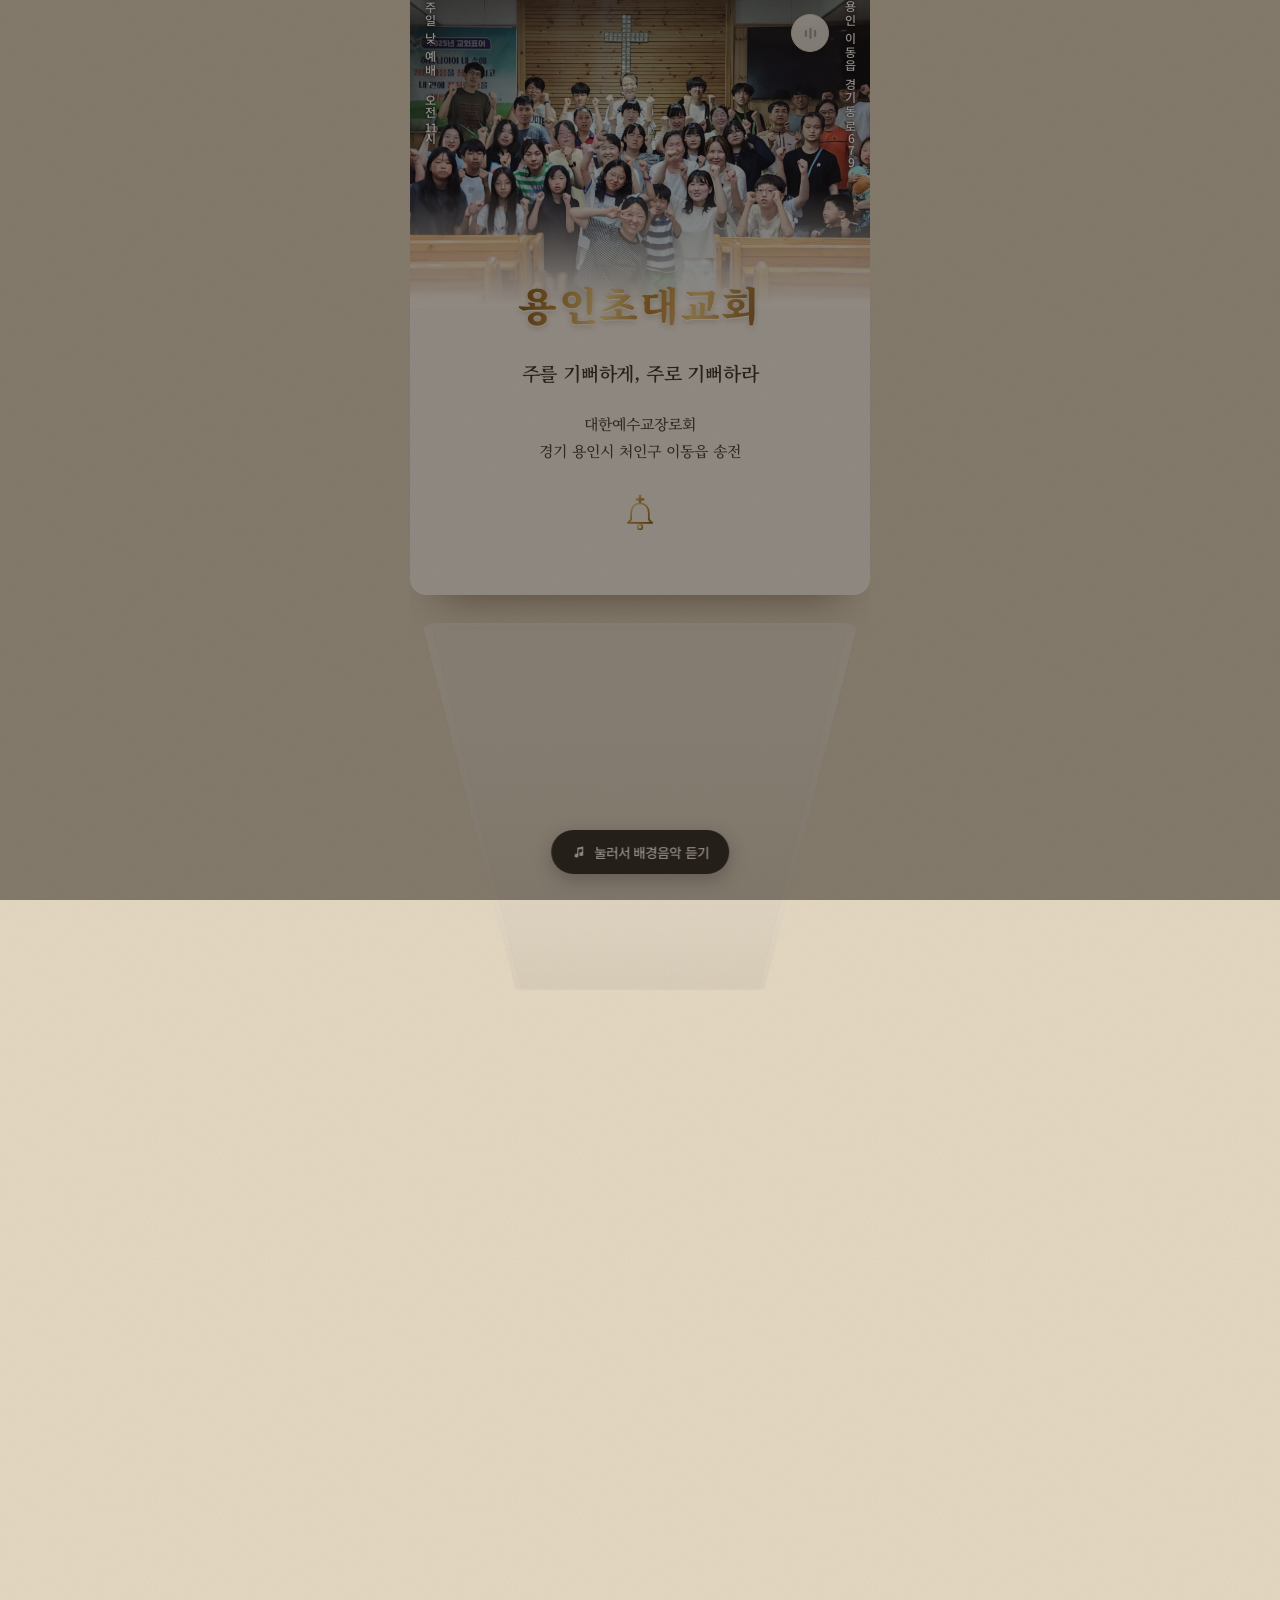
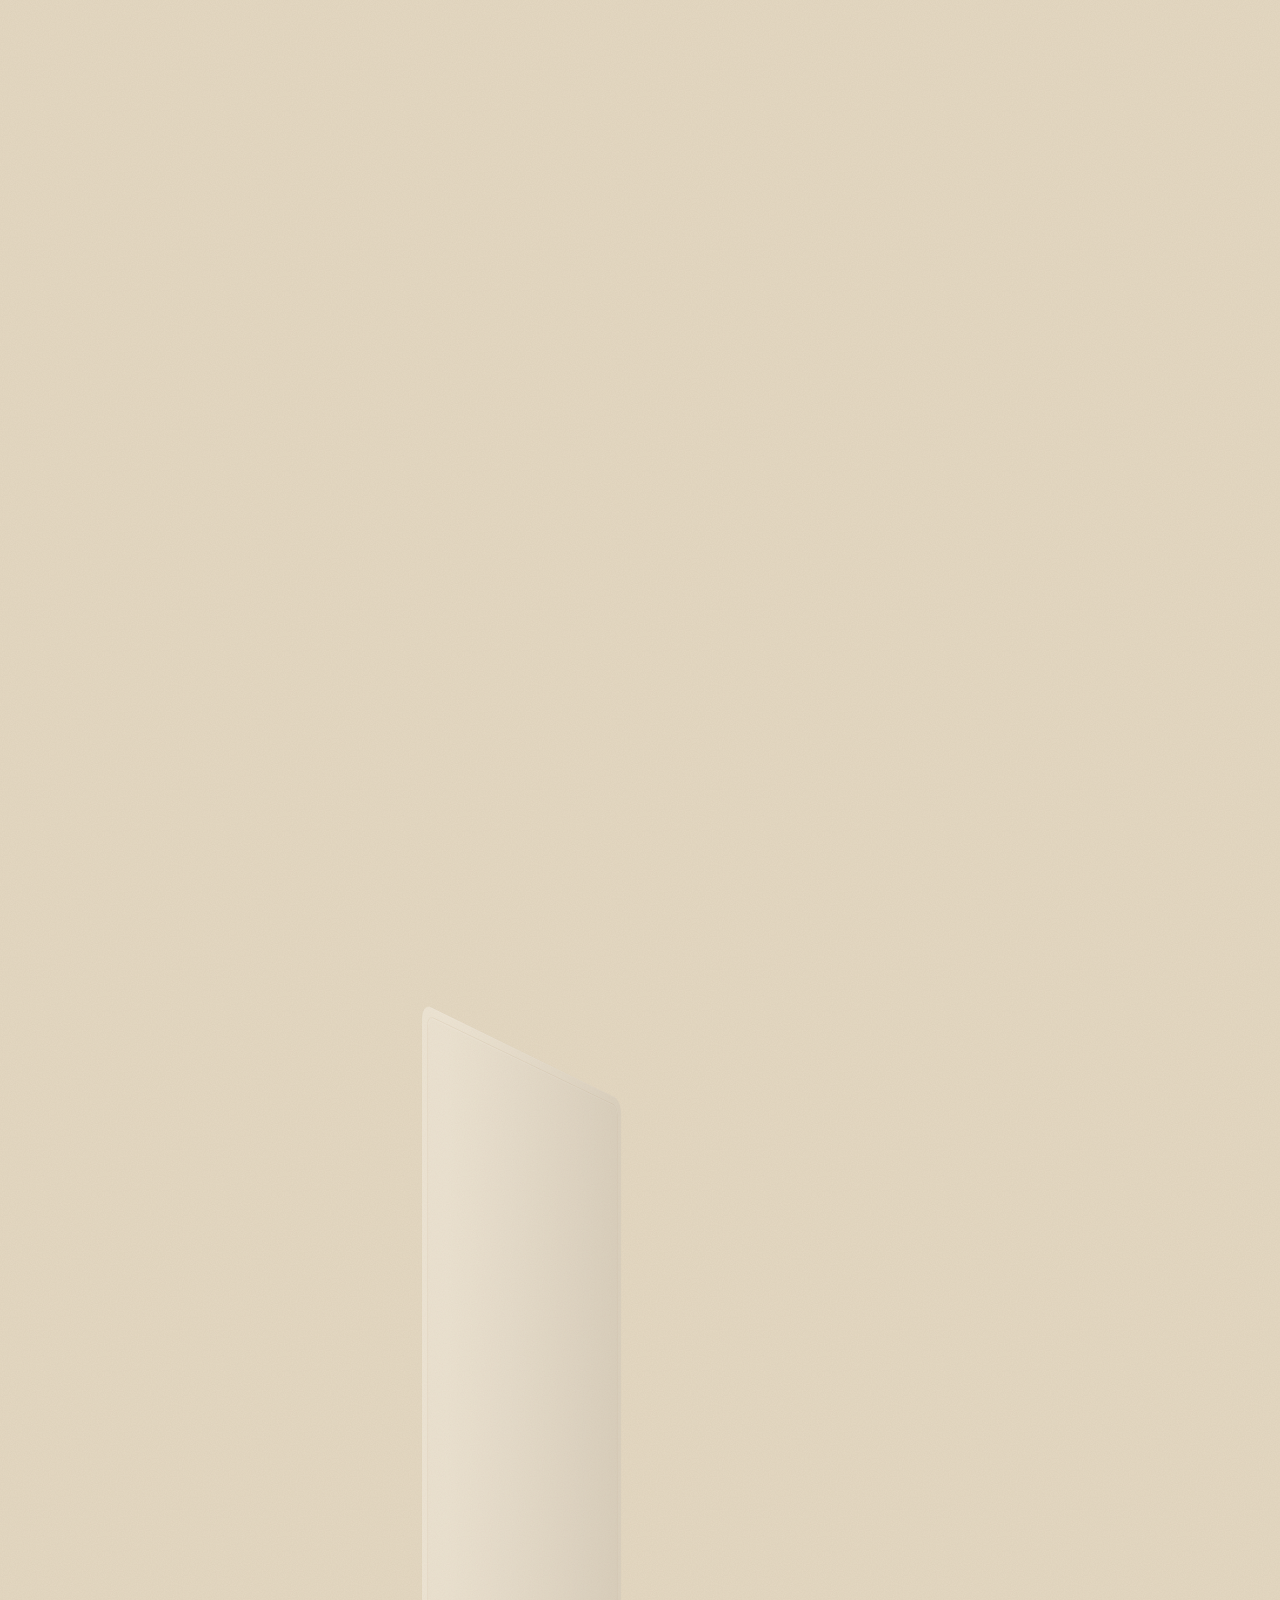
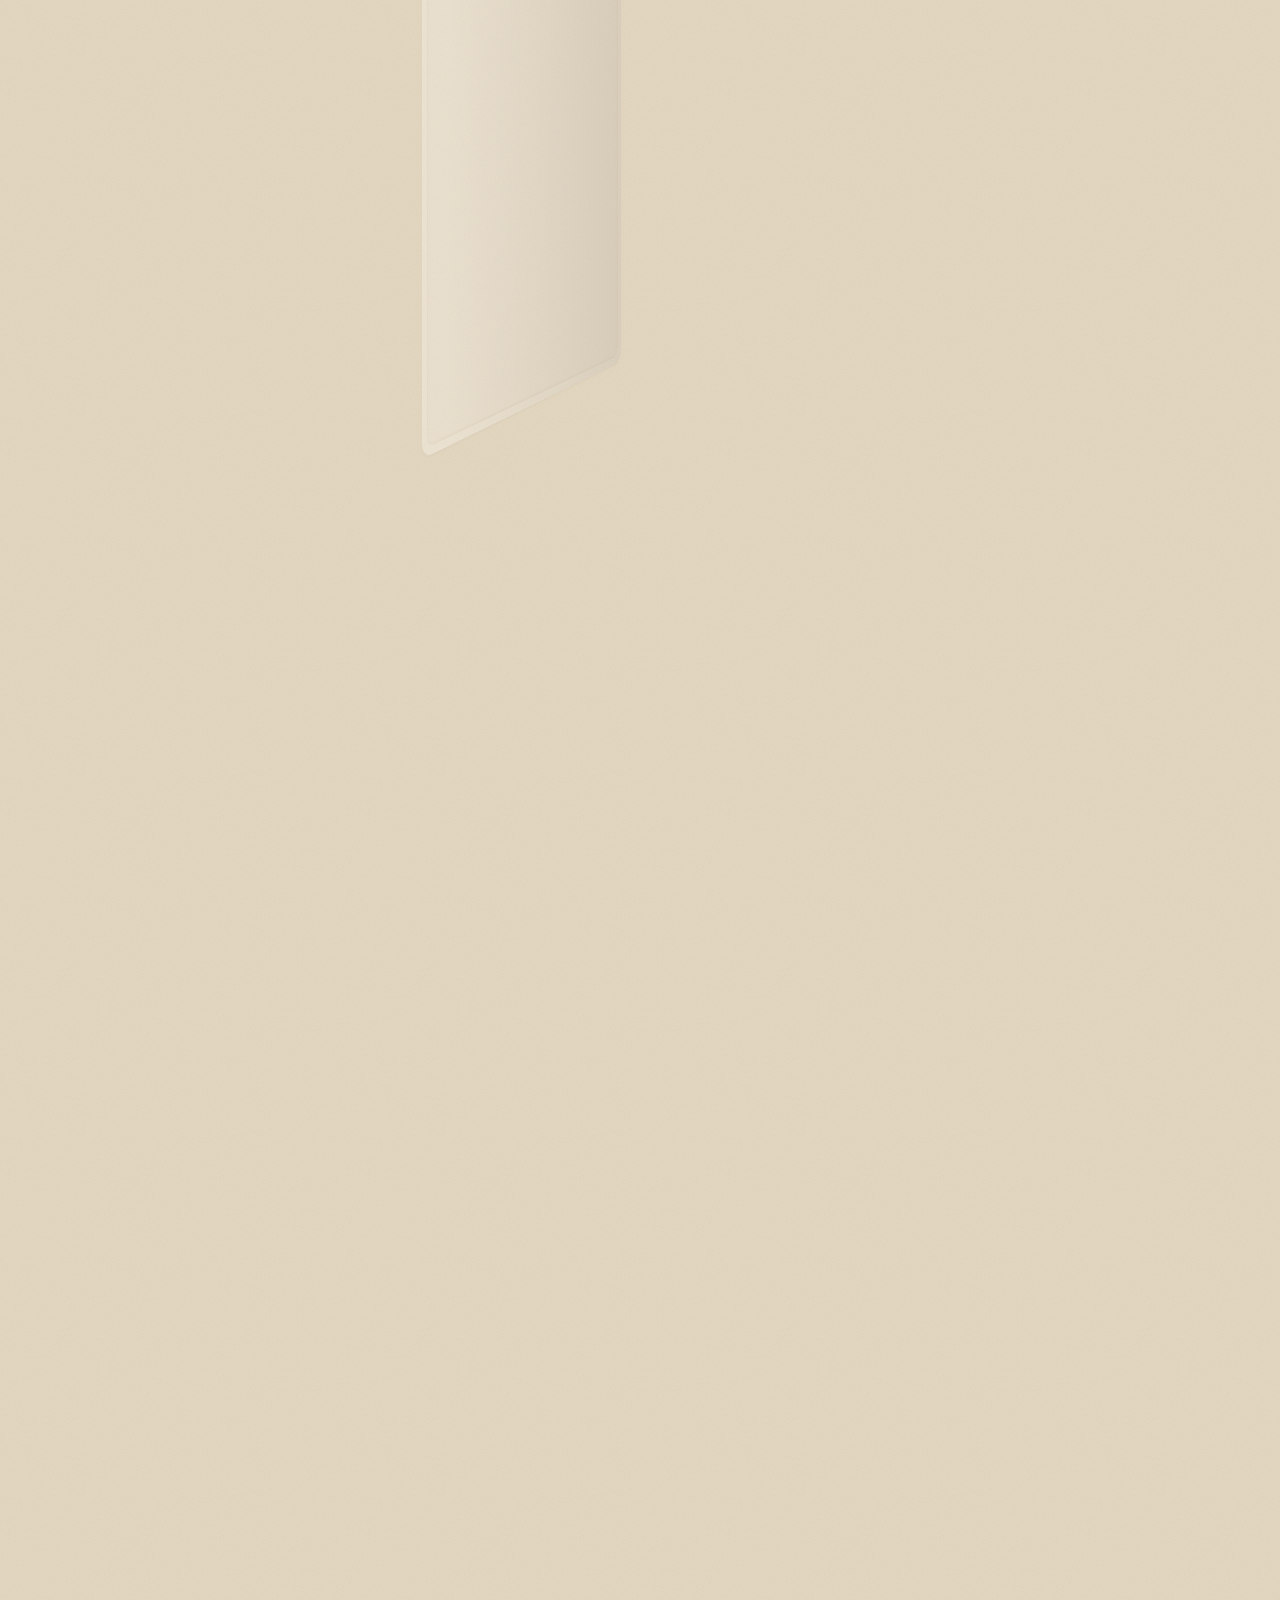
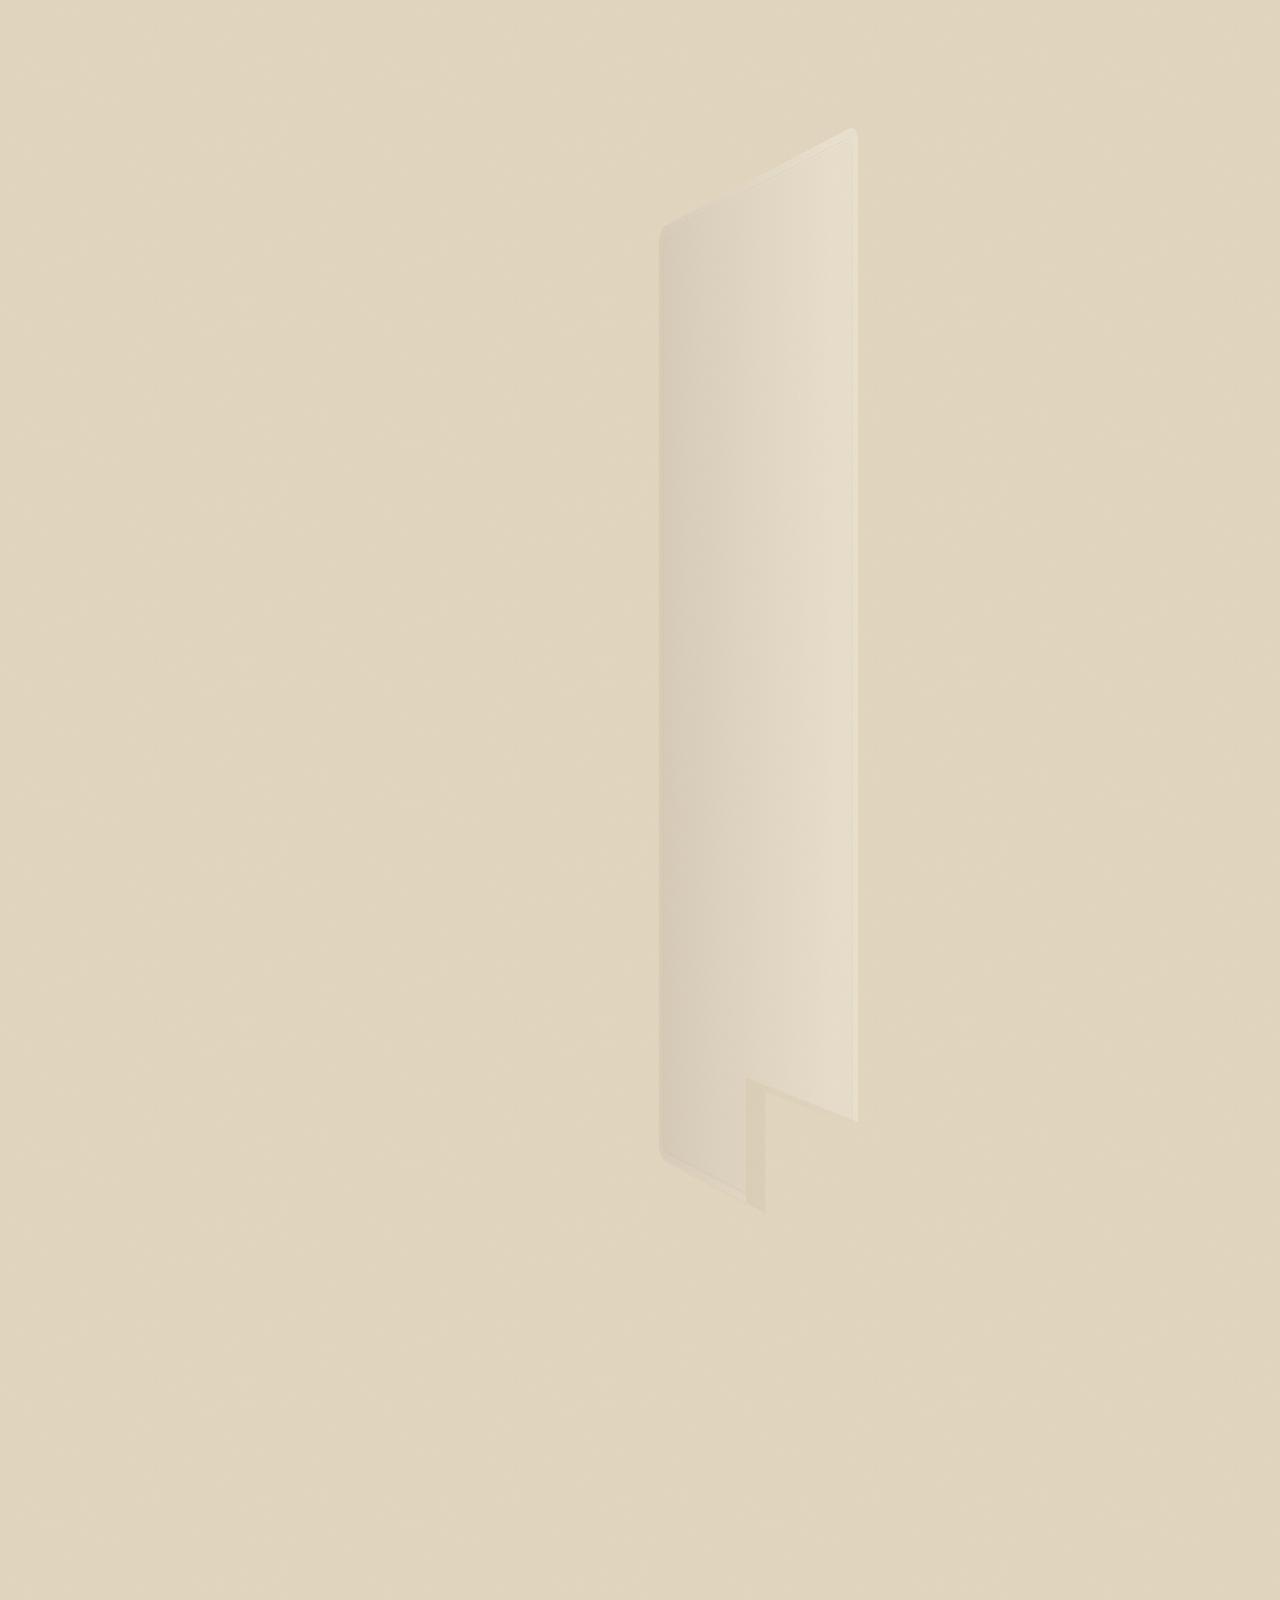
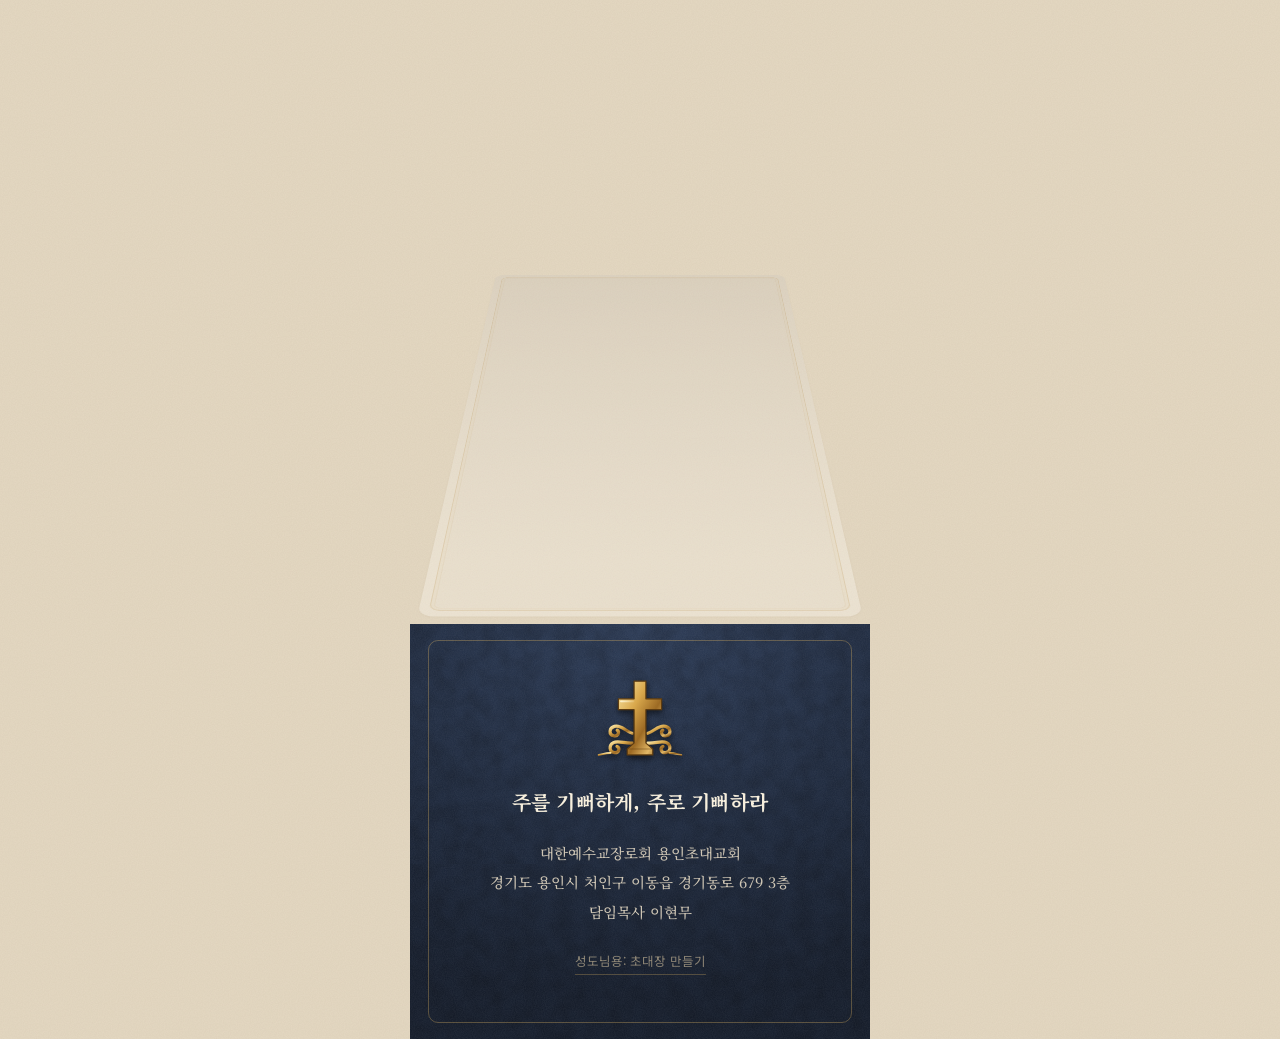
==== commit c0bd79c6: "만차일 때 갈 곳을 바로 열 수 있게 이동읍사무소 길찾기 단추를 더함 이동읍사무소에 대라고 적어만 두고 찾아가는 길은 없었다. 교회 지도 단추와 같은 카카오맵 장소 주소를 쓴다 (" ====
--- a/index.html
+++ b/index.html
@@ -936,6 +936,15 @@
   13%{transform:translateY(-2px) rotate(1.4deg) scale(1.015)}
   19%{transform:translateY(-4px) rotate(-1deg) scale(1.028)}
   25%{transform:translateY(-1px) rotate(.5deg) scale(1.008)}}
+/* 이동읍사무소 길찾기 — 만차일 때 어디로 갈지 바로 열어 준다 */
+.wlink{display:inline-flex;align-items:center;gap:6px;margin-top:10px;padding:9px 15px;border-radius:999px;
+  border:1px solid #c49a52;background:linear-gradient(#fffbf2,#f3e8d2);color:#5c441f;
+  box-shadow:inset 0 1px 0 rgba(255,255,255,.8),0 2px 4px rgba(70,48,22,.14);
+  font-family:var(--sans);font-size:13.5px;font-weight:700;text-decoration:none;letter-spacing:-.01em;
+  line-height:1.3}
+.wlink svg{width:15px;height:15px;flex:none;fill:none;stroke:#8d6a3a;stroke-width:1.8;
+  stroke-linecap:round;stroke-linejoin:round}
+.wlink:active{transform:scale(.96);transition:transform .08s}
 /* 처음 오시는 분께 — 초대장을 덮어서 보여준다.
    페이지를 떠나면 음악이 끊기고 봉투부터 다시 시작되므로 떠나지 않는다 */
 .wov{position:fixed;inset:0;z-index:98;display:none;overflow-y:auto;overscroll-behavior:contain;
@@ -1267,6 +1276,7 @@
       <span>주소가 <b>이동읍 경기동로 679</b>인지 확인해 주세요</span>
       <span>건물 앞 주차 가능</span>
       <span>만차 시 <b>이동읍사무소</b> 무료주차 (도보 3분)</span>
+      <a class="wlink" href="https://place.map.kakao.com/8046928" target="_blank" rel="noopener"><svg viewBox="0 0 24 24" aria-hidden="true"><path d="M12 21s7-6.3 7-11a7 7 0 1 0-14 0c0 4.7 7 11 7 11z"/><circle cx="12" cy="10" r="2.6"/></svg>이동읍사무소 길찾기</a>
     </dd>
     <dt><svg class="wi" viewBox="0 0 24 24" aria-hidden="true"><rect x="4.6" y="3.8" width="14.8" height="13.4" rx="2.6" fill="#f0dfbb" stroke="#8a5f2a" stroke-width="1.1"/><path d="M6.4 7.2h11.2v3.6H6.4z" fill="#fffaf0" stroke="#8a5f2a" stroke-width=".9"/><path d="M12 7.2v3.6" stroke="#8a5f2a" stroke-width=".9"/><path d="M4.6 13.2h14.8" stroke="#8a5f2a" stroke-width=".9"/><circle cx="8.2" cy="18" r="1.7" fill="#fffaf0" stroke="#6d4a1e" stroke-width="1"/><circle cx="15.8" cy="18" r="1.7" fill="#fffaf0" stroke="#6d4a1e" stroke-width="1"/><path d="M7 15.3h1.6M15.4 15.3H17" stroke="#d6a85a" stroke-width="1.2" stroke-linecap="round"/></svg>대중교통</dt>
     <dd>
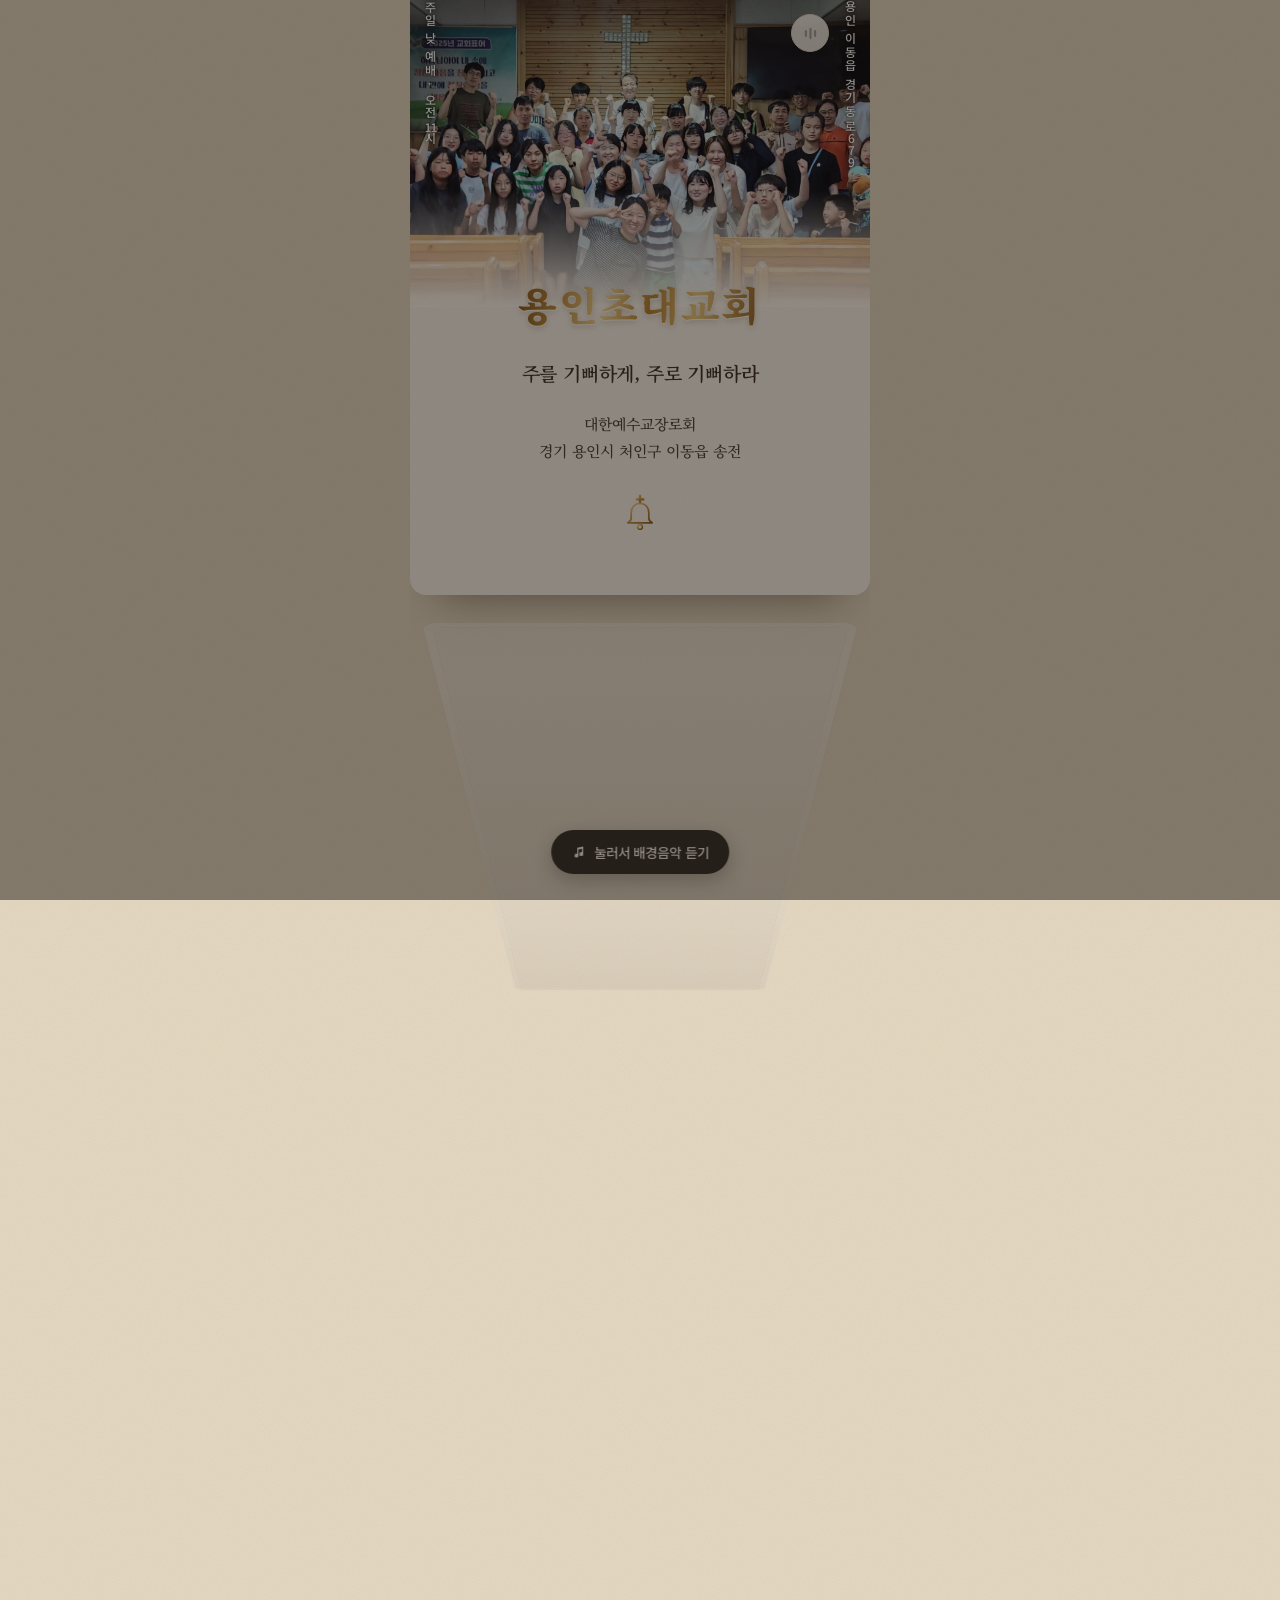
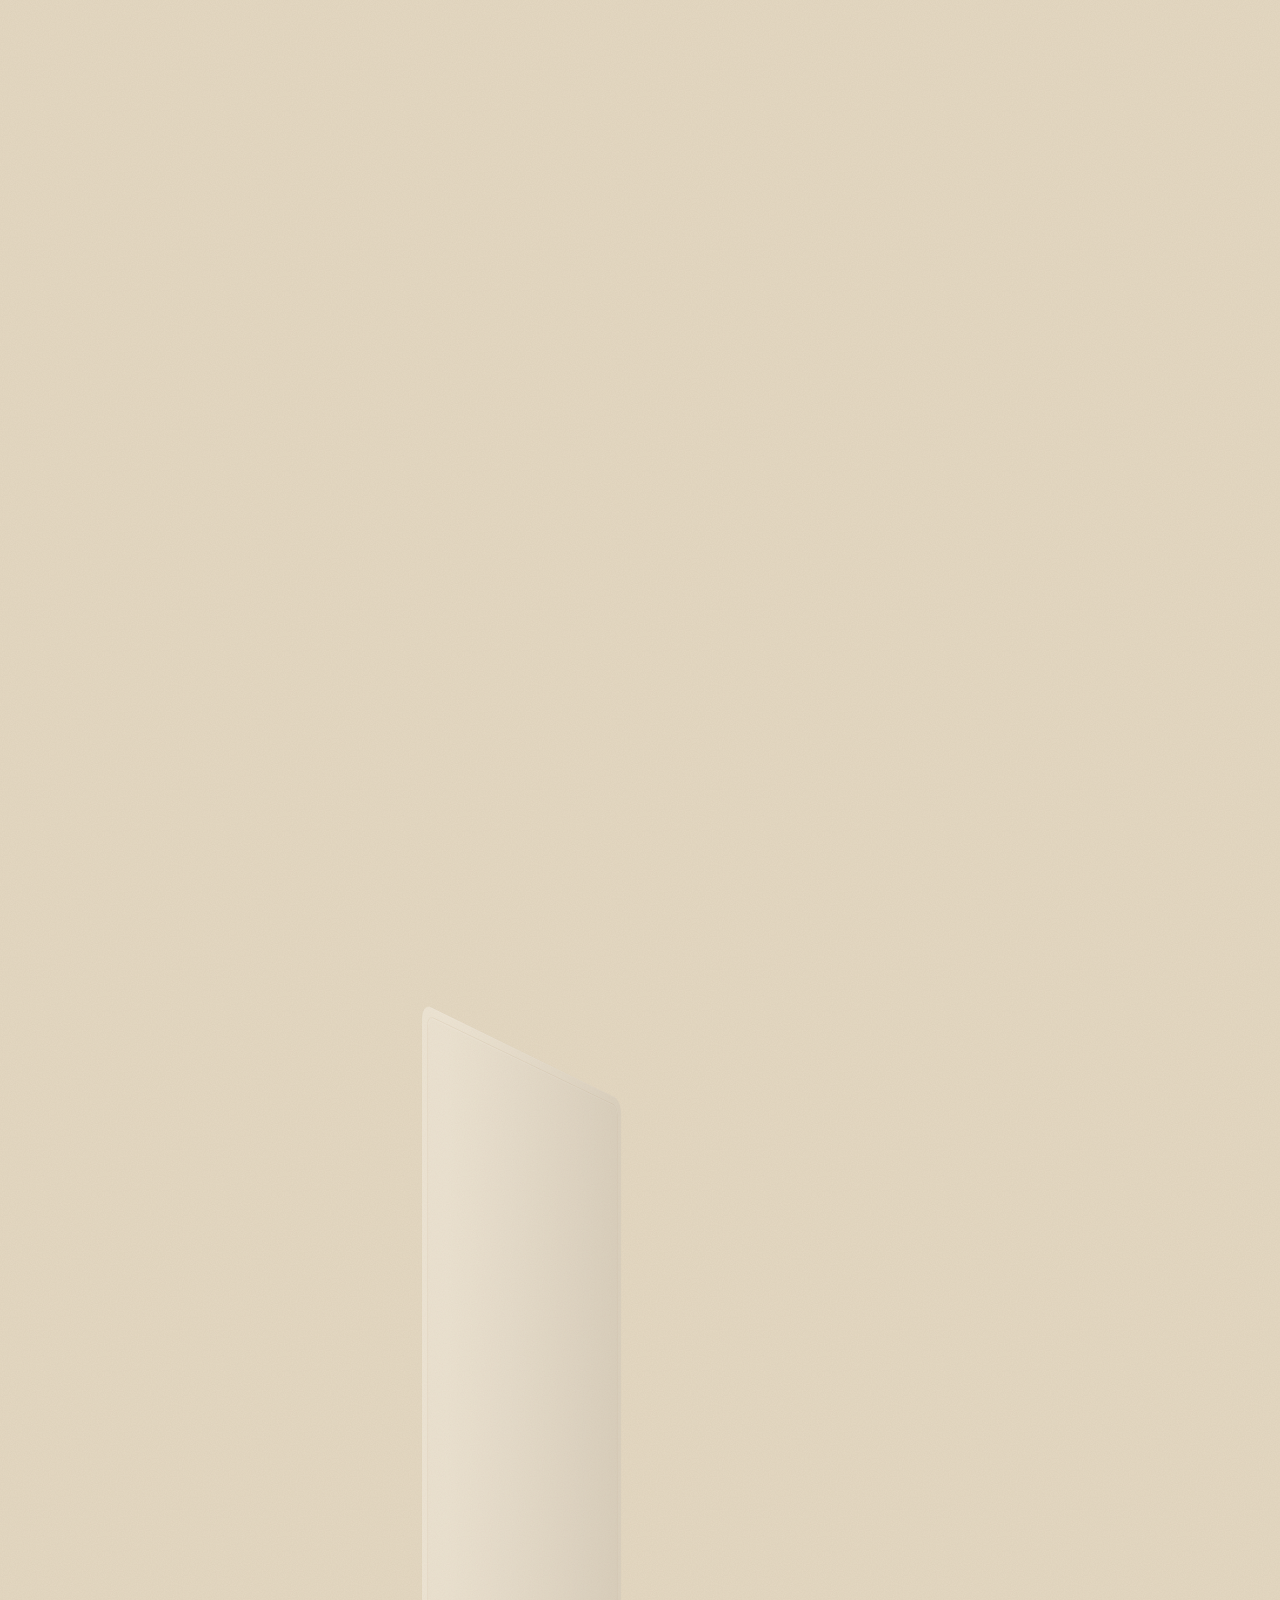
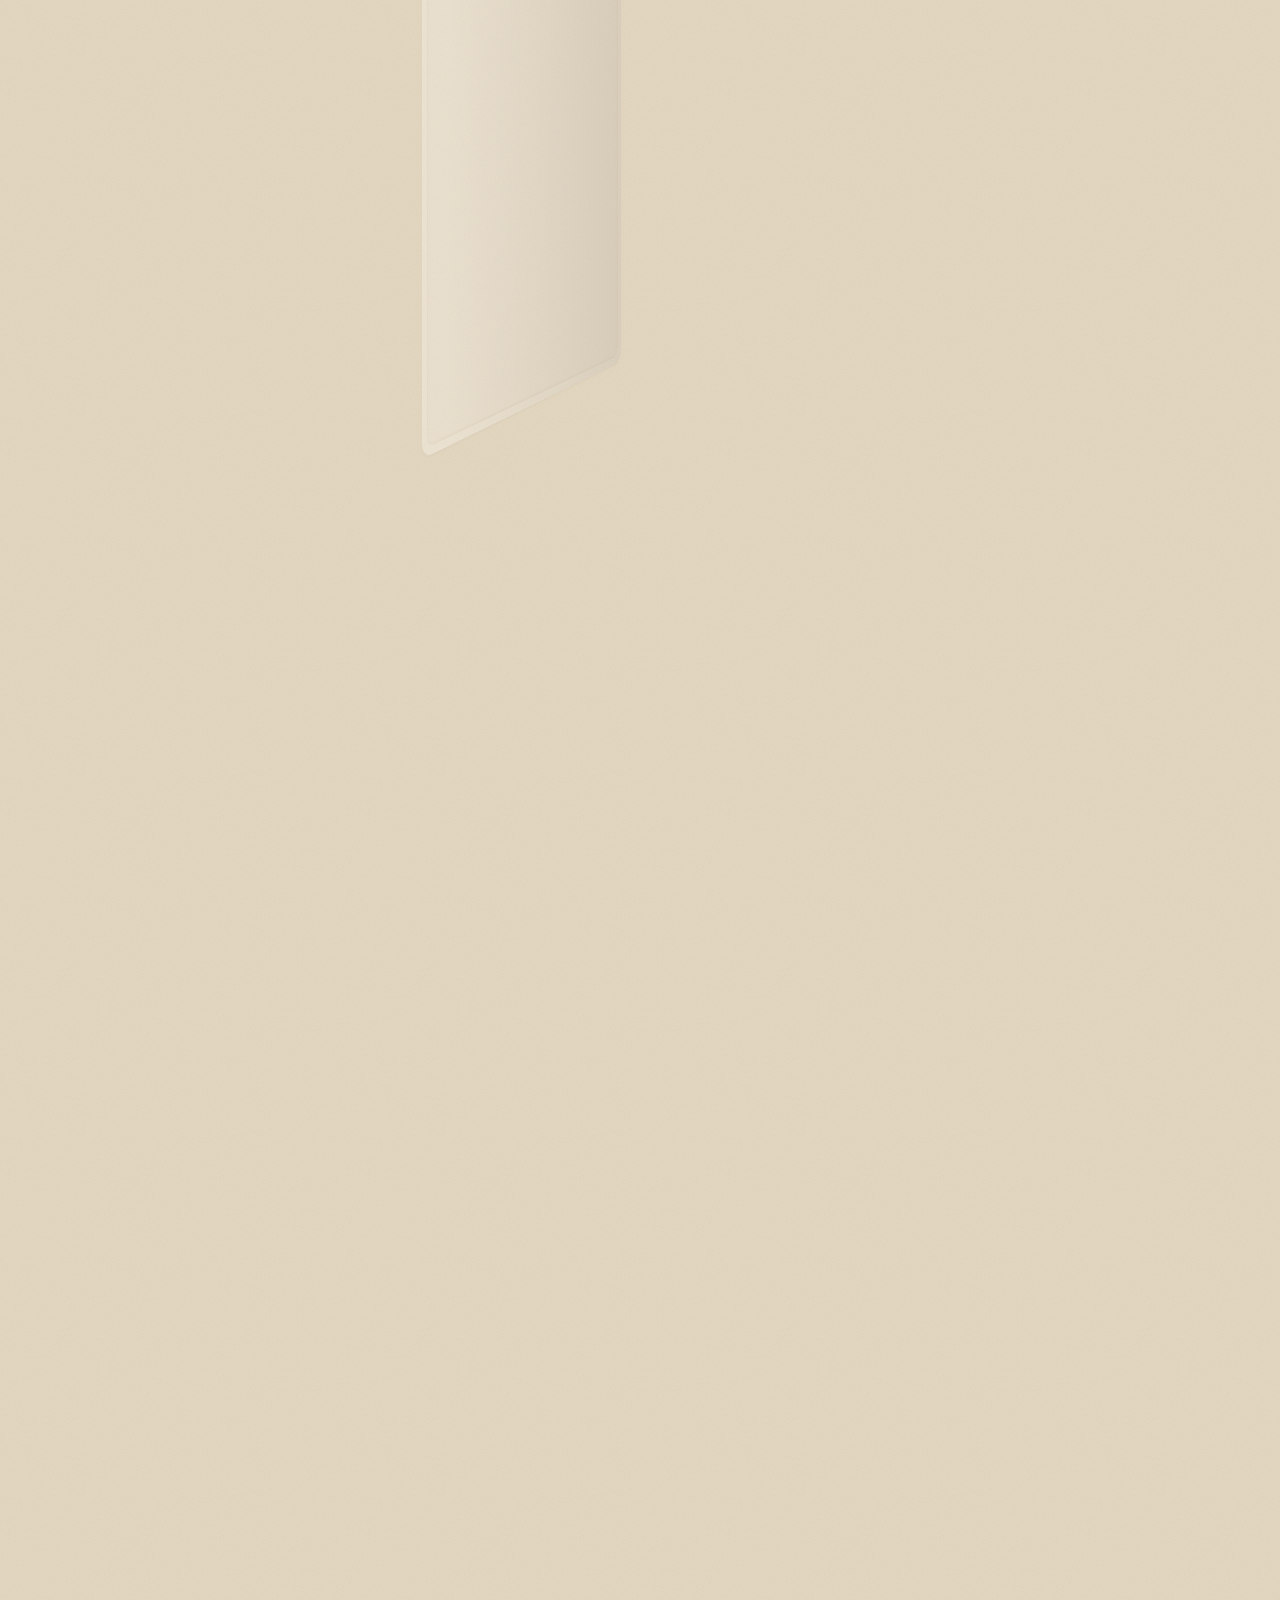
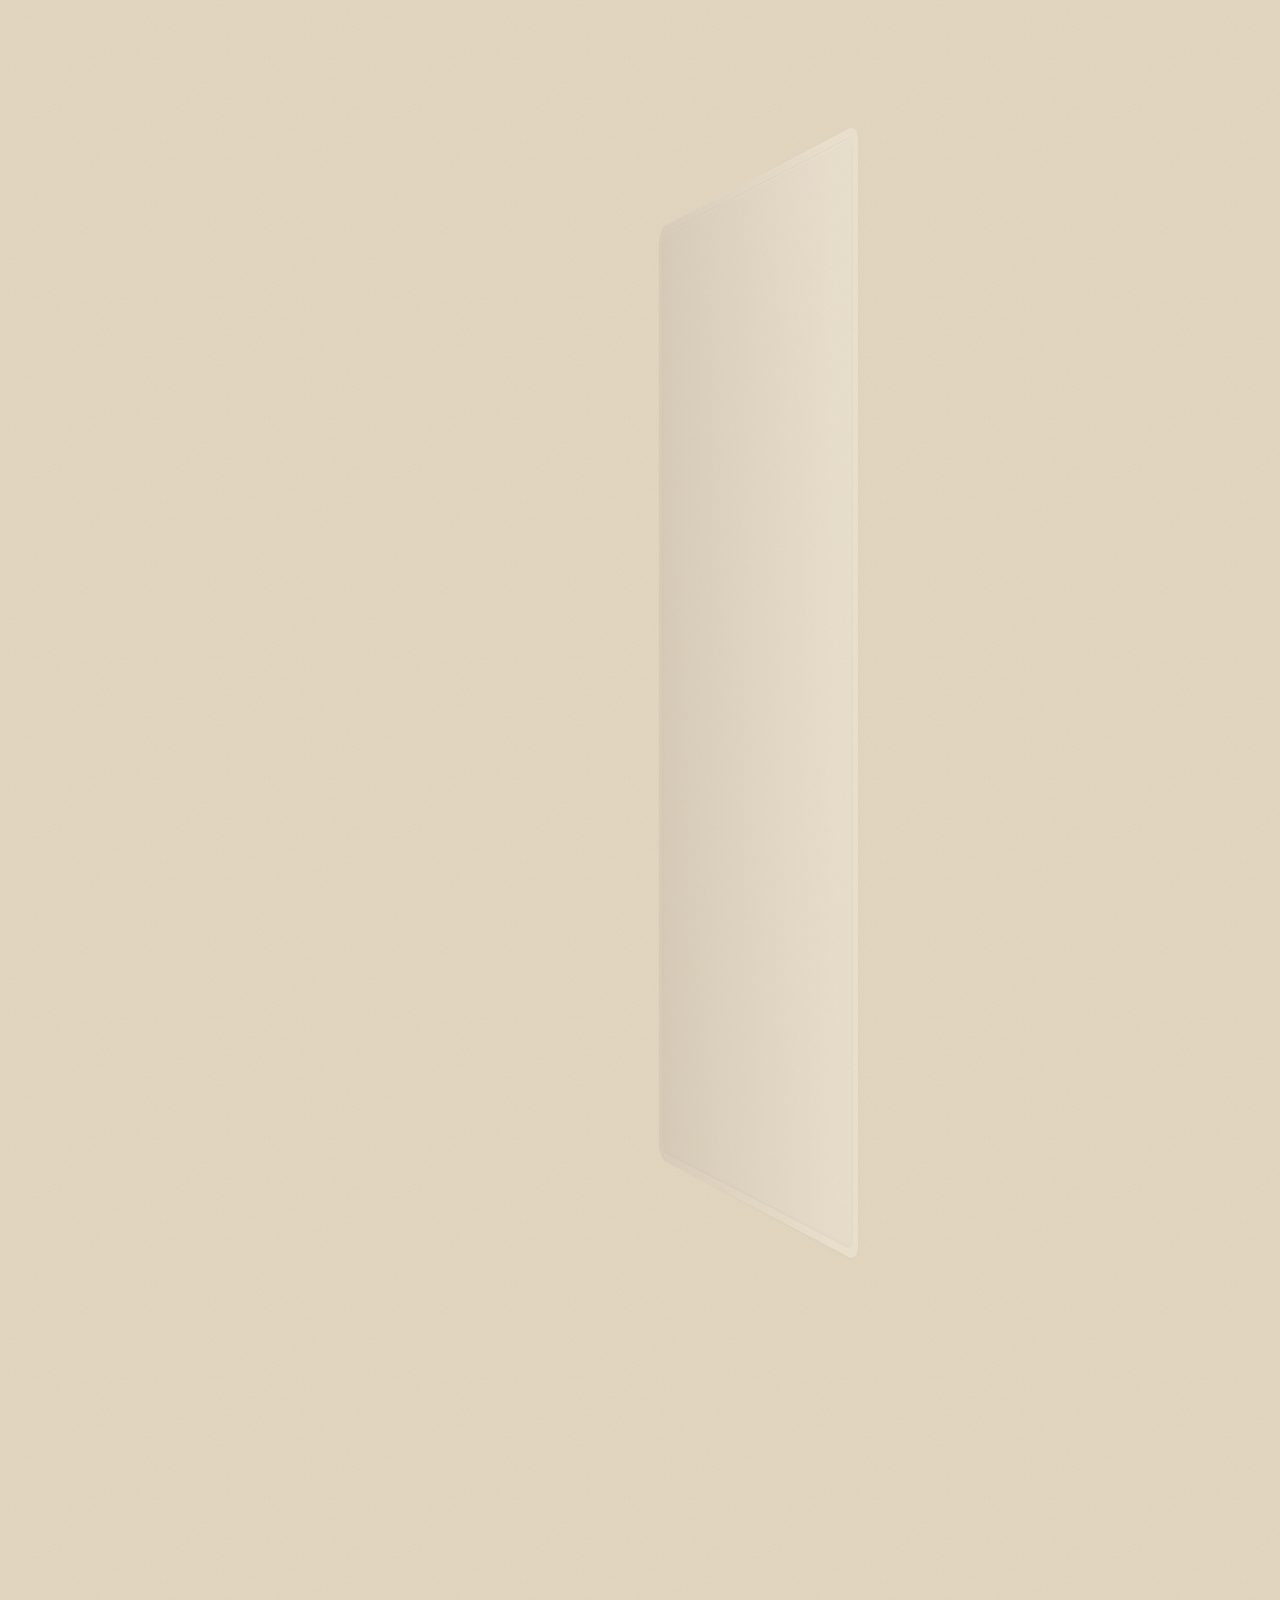
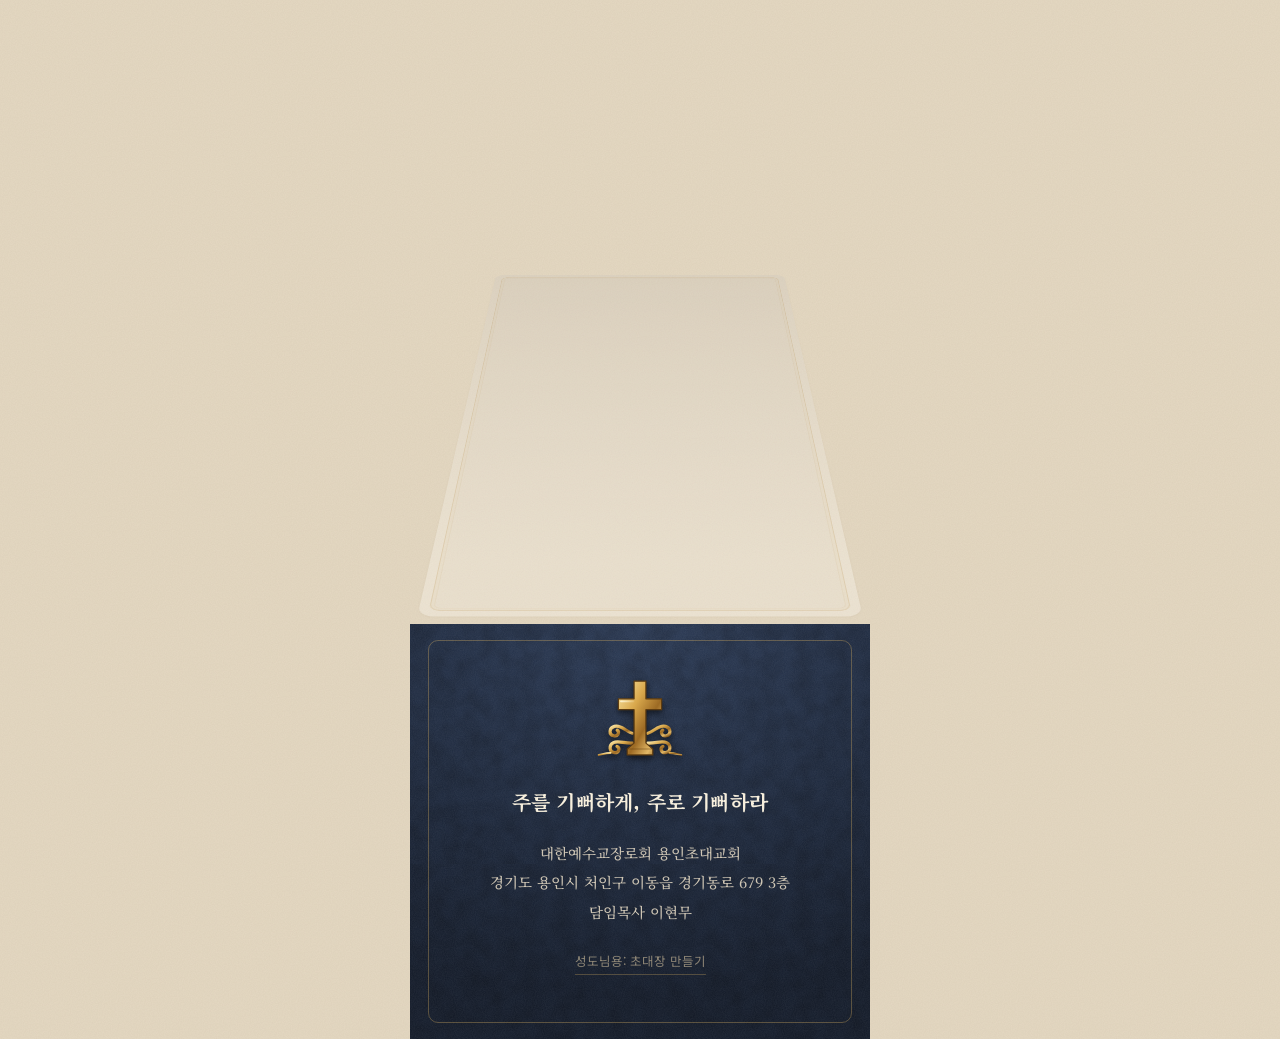
==== commit fd1f45c4: "봉투의 밀랍 도장이 초대한 분 이름을 가리던 것을 고침 이름이 들어가면 봉투 글이 두 줄로 늘어 도장 아래 자리가 모자랐고, '김영희 집[도장]이 당신을 초대합니다' 처럼 이름 일" ====
--- a/index.html
+++ b/index.html
@@ -269,6 +269,10 @@
 .seams{position:absolute;inset:0;width:100%;height:100%;z-index:0}
 .env-to{font-family:var(--serif);font-size:clamp(18px,5.4vw,22px);font-weight:700;color:#33241a;letter-spacing:.02em}
 .env-from{margin-top:6px;font-size:12px;color:#6c5944;letter-spacing:.04em}
+/* 초대한 분 이름이 들어가면 글이 두 줄이 되어 봉인 아래 자리가 모자란다 — 그때만 줄인다 */
+.env.has-from .env-front{padding:0 10px 3.5%}
+.env.has-from .env-to{font-size:clamp(14.5px,4.2vw,17px);line-height:1.5}
+.env.has-from .env-from{margin-top:4px;font-size:11px}
 /* 덮개 — 그림자를 드리우려 바깥 틀에 그림자를, 안쪽 면이 3D로 넘어간다 */
 .env-flap{position:absolute;left:0;right:0;top:0;height:46%;z-index:4;perspective:1100px;
   filter:drop-shadow(0 2px 2px rgba(80,55,25,.32))}
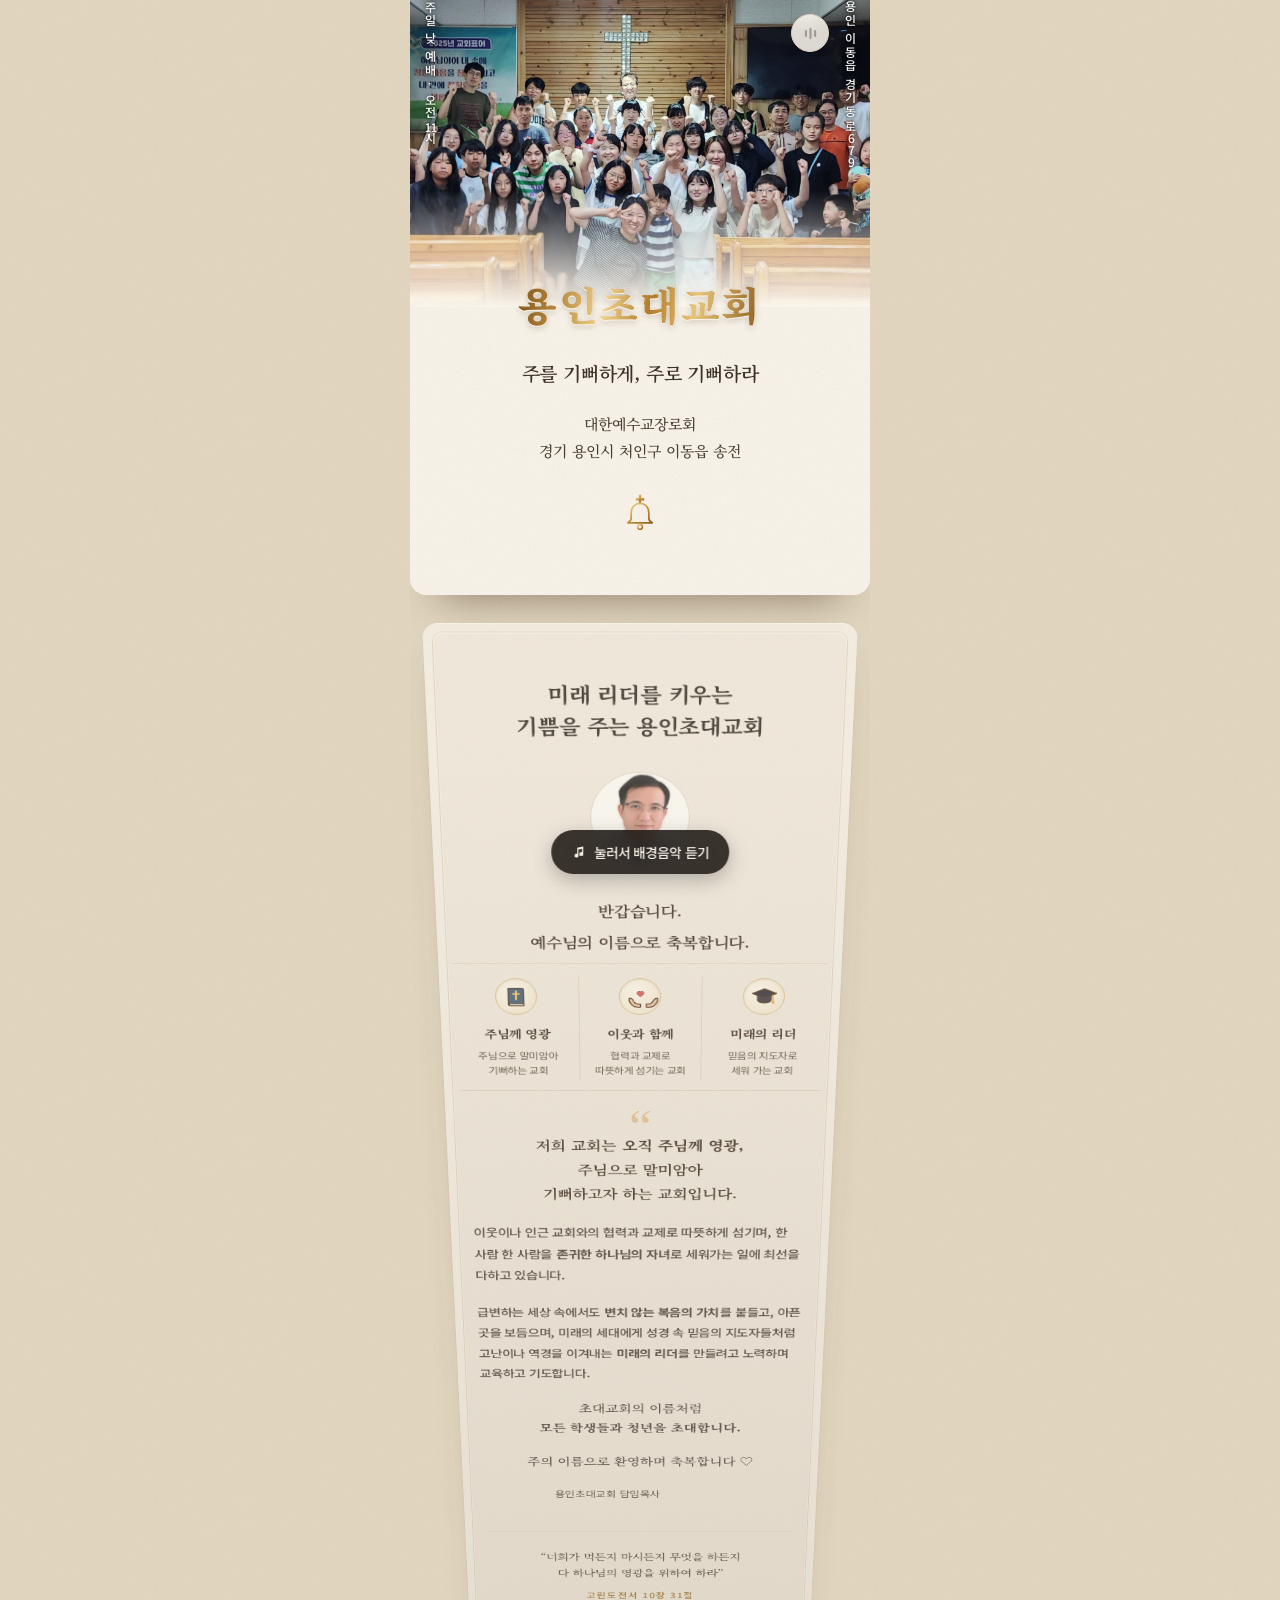
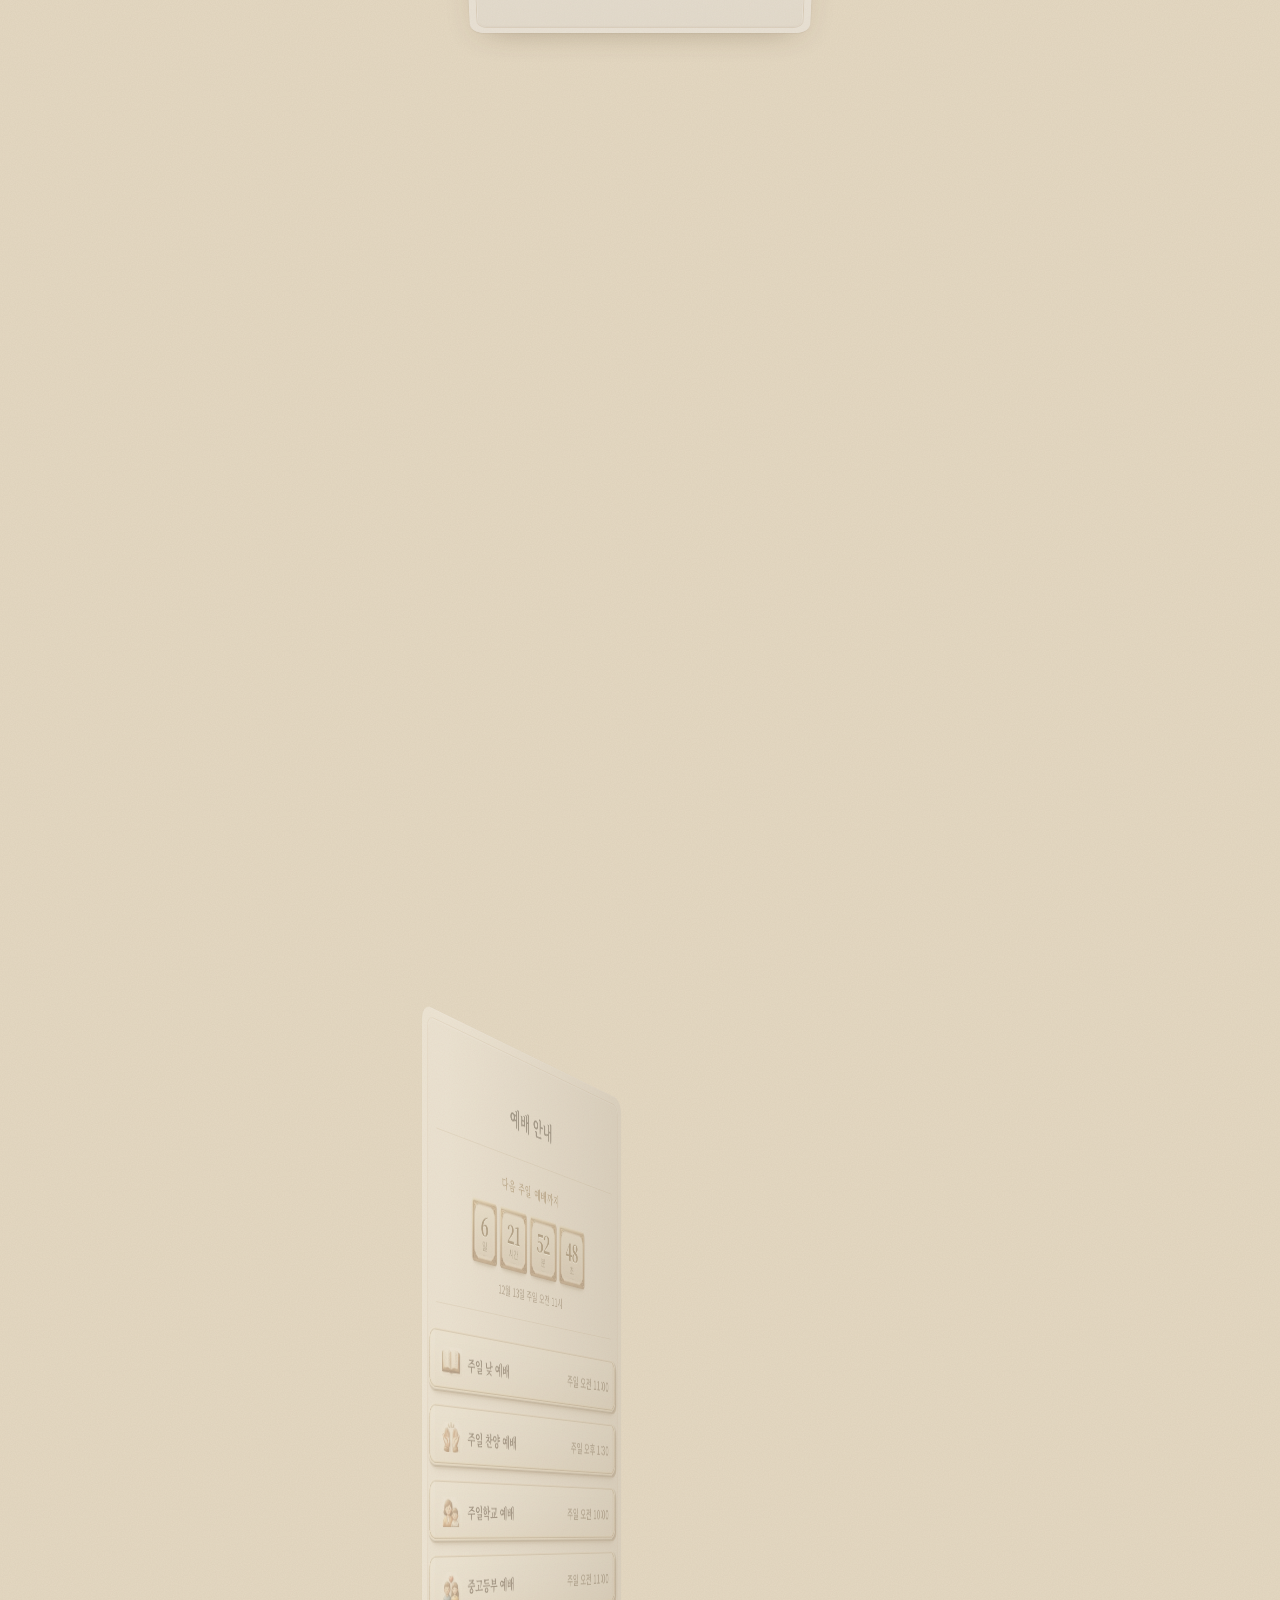
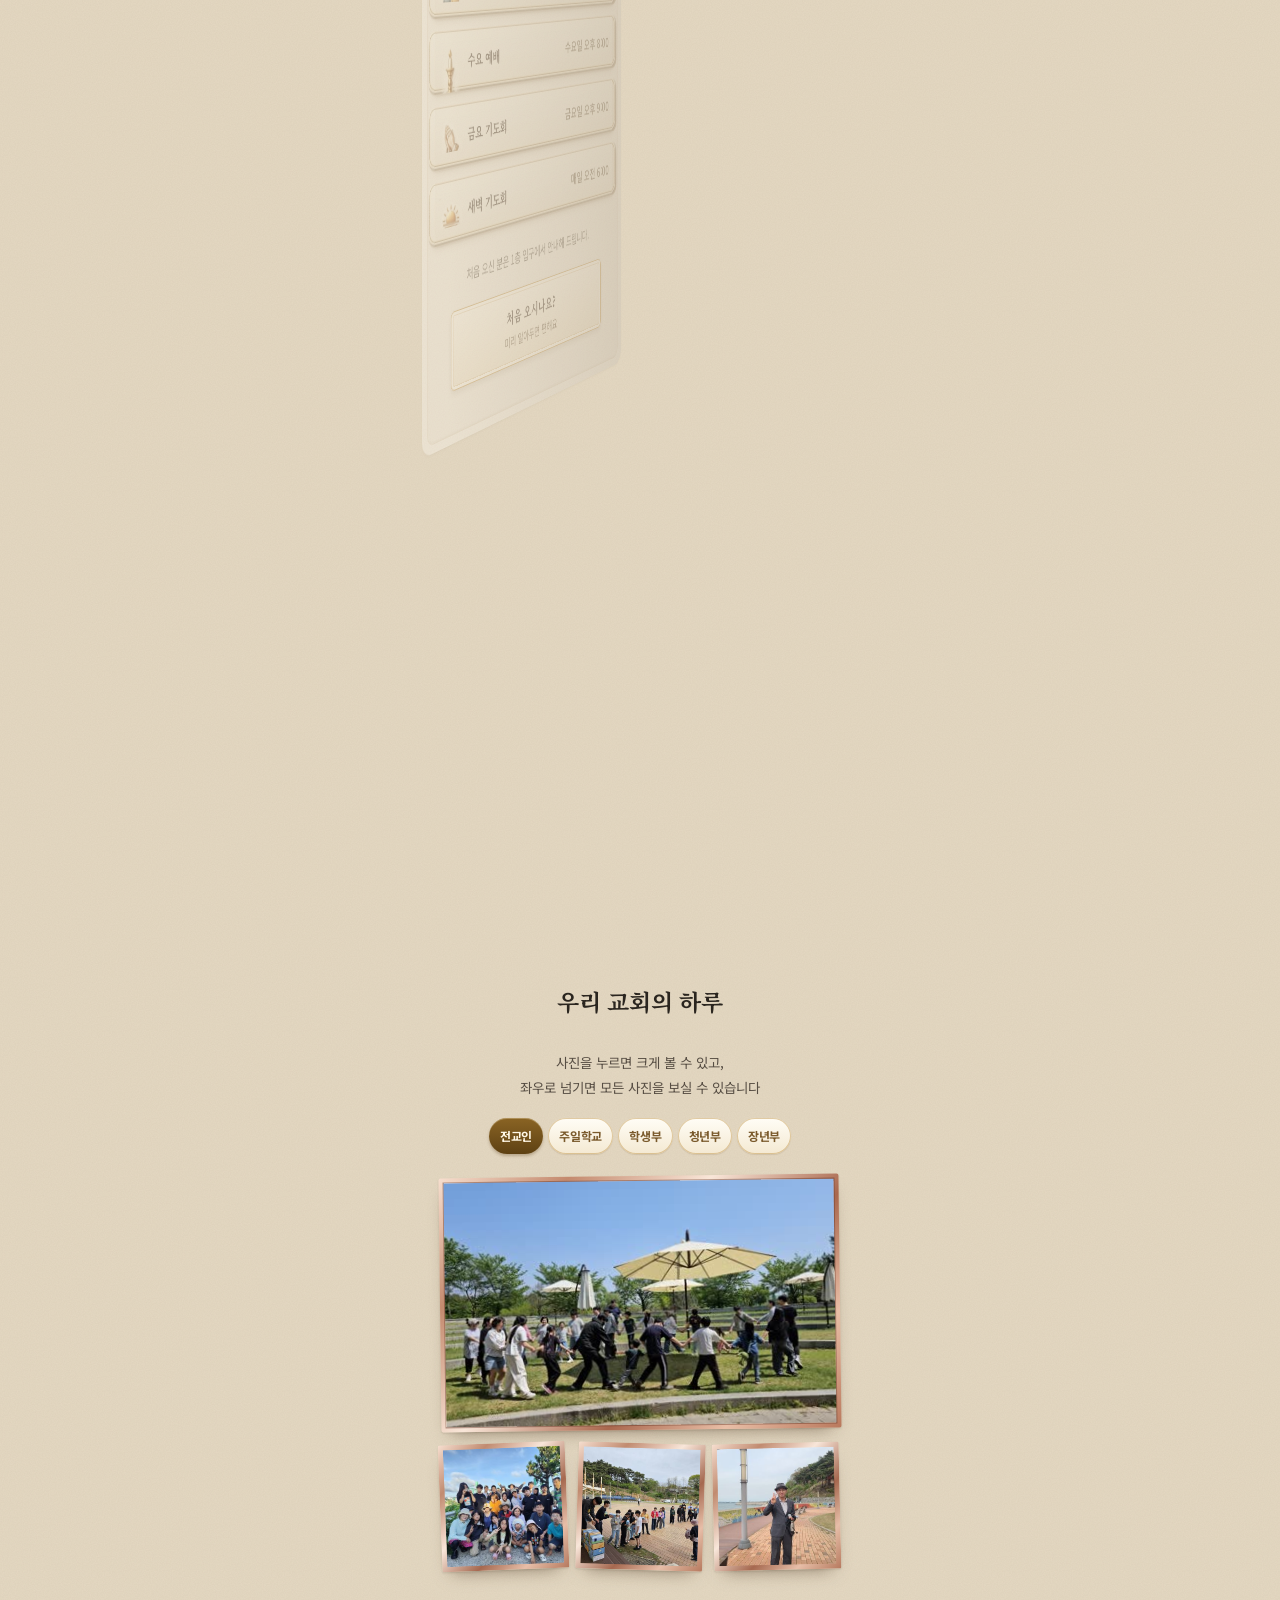
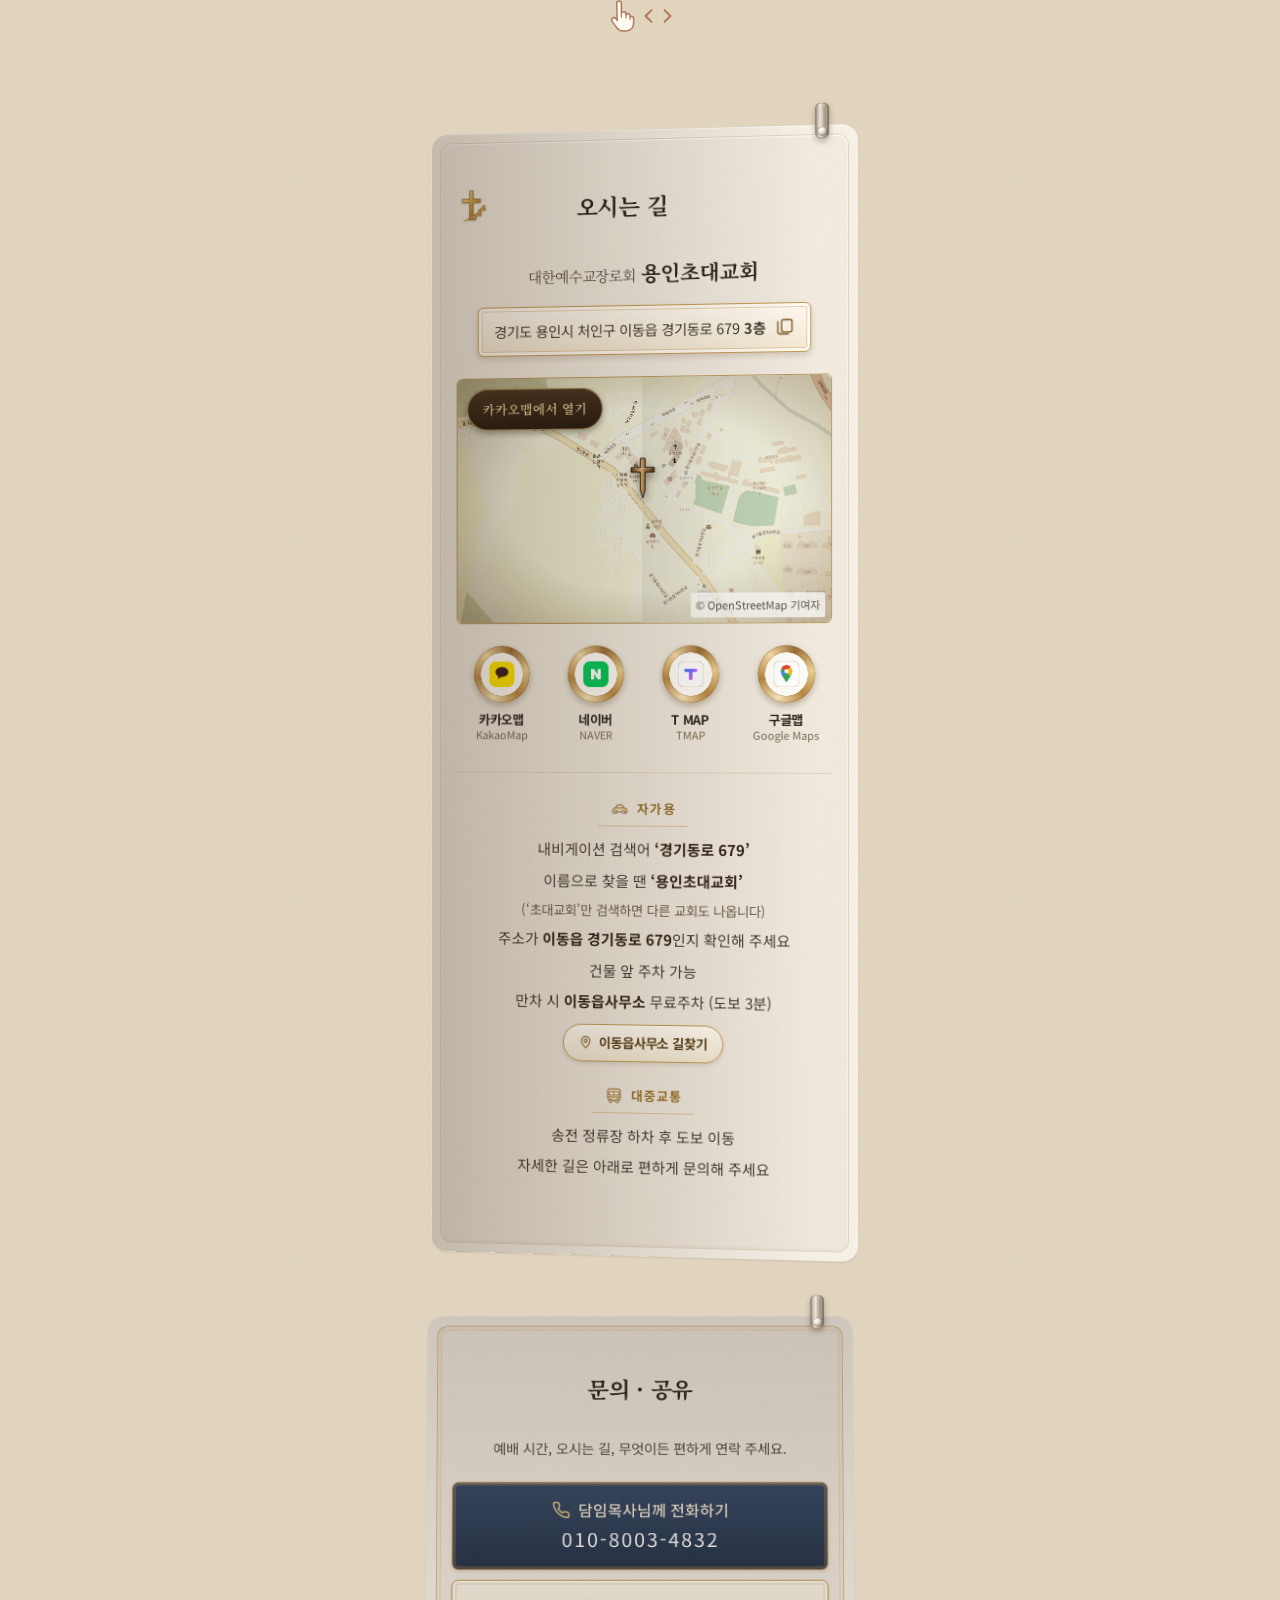
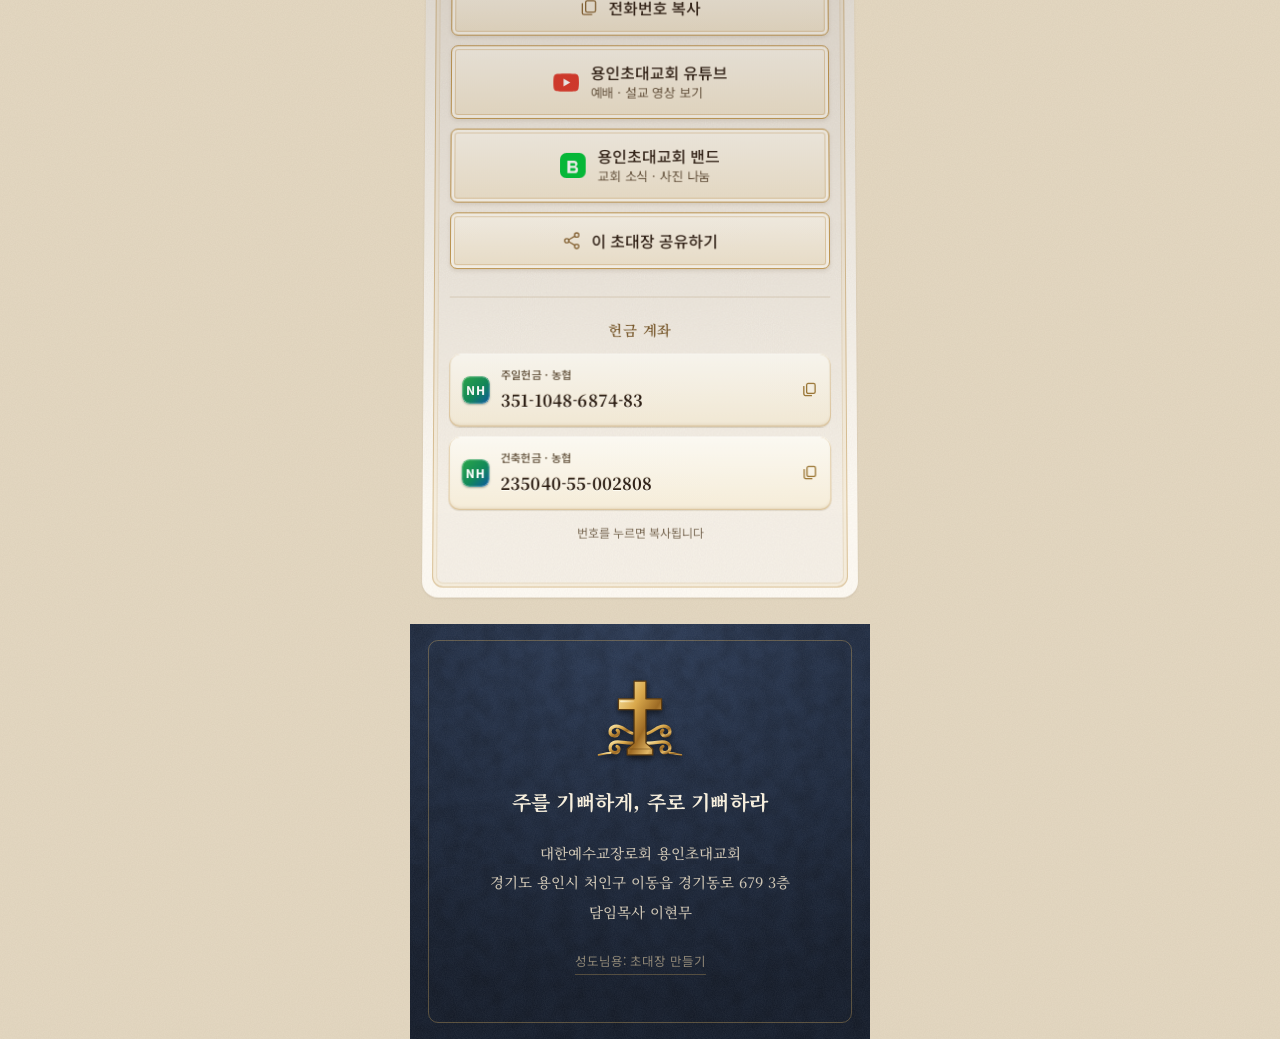
==== commit e7cdd18b: "목사님 사진 크게 보기, 말씀 복사·나누기 단추 Co-Authored-By: Claude Opus 5 <noreply@anthropic.com>" ====
--- a/index.html
+++ b/index.html
@@ -564,6 +564,16 @@
 .vtext{font-family:var(--serif);font-size:16px;font-weight:600;line-height:1.8;color:#33241a;word-break:keep-all}
 .vref{margin-top:14px;font-size:13px;font-weight:700;color:#9a7430;letter-spacing:.04em}
 .vagain{margin-top:16px;font-size:11.5px;color:#7a6a55}
+/* 받은 말씀을 복사하거나 나눈다 */
+.vshare{display:flex;justify-content:center;gap:9px;margin-top:18px}
+.vsb{display:inline-flex;align-items:center;gap:7px;padding:10px 15px;border:0;border-radius:999px;
+  font:inherit;font-size:13.5px;font-weight:700;color:#6c4f22;cursor:pointer;
+  background:linear-gradient(#fffdf6,#f4e9d2);
+  box-shadow:inset 0 0 0 1px rgba(196,154,82,.55),0 1px 2px rgba(90,60,20,.14);
+  -webkit-tap-highlight-color:transparent}
+.vsb:active{transform:translateY(1px);box-shadow:inset 0 2px 3px rgba(120,88,48,.22)}
+.vsb svg{width:17px;height:17px;flex:none;fill:none;stroke:#9a7430;stroke-width:1.7;
+  stroke-linecap:round;stroke-linejoin:round}
 /* 가만히 있으면 카드가 숨 쉬듯 살짝 떠 있다 */
 .vcard{animation:vfloat 4s ease-in-out infinite;animation-play-state:paused}
 .vcard.live{animation-play-state:running}
@@ -651,7 +661,7 @@
 
 /* ── 인사말 사진·서명 ── */
 .greet .face{width:104px;height:104px;border-radius:50%;object-fit:cover;object-position:center 20%;
-  border:1px solid var(--line);margin:4px 0 26px}
+  border:1px solid var(--line);margin:4px 0 26px;cursor:pointer}
 .greet .sign{margin-top:24px;font-size:13.5px;letter-spacing:.04em;color:var(--ink-soft)}
 .sig{position:relative;display:inline-block;margin-left:8px;vertical-align:-8px;
   font-family:'Nanum Brush Script',var(--serif);font-size:40px;line-height:1;color:#2a1d14}
@@ -902,6 +912,7 @@
 .lb-nav{width:48px;height:48px;border:0;background:transparent;display:grid;place-items:center;cursor:pointer}
 .lb-nav svg{width:26px;height:26px;fill:none;stroke:#857d74;stroke-width:1.3;stroke-linecap:round;stroke-linejoin:round}
 .lb-nav:active svg{stroke:#5c554e}
+.lb.one .lb-nav,.lb.one #lbTip{visibility:hidden}
 .lb-bar b{font-size:16px;font-weight:400;color:#625b53;letter-spacing:.06em;font-variant-numeric:tabular-nums}
 #lbTip{position:absolute;left:0;right:0;bottom:calc(76px + env(safe-area-inset-bottom));text-align:center;
   font-size:13px;font-style:normal;color:#70675d;transition:opacity .8s}
@@ -1085,7 +1096,7 @@
 <!-- ═══ 인사말 ═══ -->
 <section class="greet rv sheet" data-fold="down">
   <h2>미래 리더를 키우는<br>기쁨을 주는 용인초대교회</h2>
-  <img class="face" src="assets/img/t/pastor.jpg" alt="담임목사 이현무" loading="lazy" decoding="async" fetchpriority="low">
+  <img class="face" src="assets/img/t/pastor.jpg" data-full="assets/img/pastor.jpg" alt="담임목사 이현무" title="눌러서 크게 보기" loading="lazy" decoding="async" fetchpriority="low">
   <p class="hello"><i class="l" aria-hidden="true"></i>반갑습니다.<br>예수님의 이름으로 축복합니다.<i class="r" aria-hidden="true"></i></p>
   <div class="vision">
     <div class="vc"><span class="ic"><svg viewBox="0 0 24 24" aria-hidden="true"><circle class="shine" cx="11.6" cy="10.4" r="5" fill="#ffe08a"/><path d="M5 3.5h11.5a1.5 1.5 0 0 1 1.5 1.5v15.5H6.5A1.5 1.5 0 0 1 5 19z" fill="#3f5a76" stroke="#4a3524" stroke-width="1" stroke-linejoin="round"/><path d="M6.6 20.5H18v-2H6.6a1 1 0 0 0 0 2z" fill="#fffaf0" stroke="#4a3524" stroke-width=".9"/><path d="M11.6 6.4v8M9.2 9.1h4.8" stroke="#f0c45e" stroke-width="1.7" stroke-linecap="round"/></svg></span><b>주님께 영광</b><span>주님으로 말미암아<br>기뻐하는 교회</span></div>
@@ -1122,6 +1133,10 @@
       <span class="vagain">한 번 더 누르면 다른 말씀</span>
     </span>
   </button>
+  <div class="vshare" id="vShare" hidden>
+    <button class="vsb" id="vCopy" type="button"><svg viewBox="0 0 24 24" aria-hidden="true"><rect x="8" y="3.5" width="12" height="14" rx="2"/><path d="M15.5 20.5H6a2 2 0 0 1-2-2V7"/></svg><span>말씀 복사</span></button>
+    <button class="vsb" id="vSend" type="button"><svg viewBox="0 0 24 24" aria-hidden="true"><circle cx="18" cy="5" r="2.6"/><circle cx="6" cy="12" r="2.6"/><circle cx="18" cy="19" r="2.6"/><path d="M8.3 10.8l7.4-4.4M8.3 13.2l7.4 4.4"/></svg><span>말씀 나누기</span></button>
+  </div>
 </section>
 
 <!-- ═══ 예배 안내 ═══ -->
@@ -1823,8 +1838,32 @@
     let i; do { i = (Math.random() * WORDS.length) | 0; } while (i === last);
     last = i; txt.textContent = WORDS[i][0]; ref.textContent = WORDS[i][1];
   };
+  // 받은 말씀을 복사하거나 카톡 등으로 나눈다
+  const share = document.getElementById('vShare');
+  const copyBtn = document.getElementById('vCopy'), sendBtn = document.getElementById('vSend');
+  const verseText = () =>
+    `“${txt.textContent}”\n— ${ref.textContent}\n\n용인초대교회\nhttps://mgy800712-bot.github.io/yongin-chodae-church/`;
+  const flash = (b, word) => {
+    const t = b.querySelector('span'), keep = t.textContent;
+    t.textContent = word;
+    setTimeout(() => t.textContent = keep, 1600);
+  };
+  copyBtn.onclick = async () => {
+    try { await navigator.clipboard.writeText(verseText()); flash(copyBtn, '복사되었습니다'); }
+    catch (_) { alert(verseText()); }
+  };
+  sendBtn.onclick = async () => {
+    const data = { title: '오늘의 말씀', text: verseText() };
+    try {
+      if (navigator.share) { await navigator.share(data); return; }
+      await navigator.clipboard.writeText(verseText());
+      flash(sendBtn, '복사되었습니다');
+    } catch (_) {}
+  };
+
   card.addEventListener('click', e => {
     if (busy) return;
+    share.hidden = false;
     const r = card.getBoundingClientRect();
     if (!card.classList.contains('flipped')) {
       pick(); card.classList.add('flipped');
@@ -1900,8 +1939,9 @@
 // 사진을 열 때 방문 기록을 한 칸 쌓아 둔다 — 휴대폰 뒤로가기가 초대장을 벗어나지 않고 사진만 닫도록
 let pushed = false;
 const lbDust = document.getElementById('lbDust');
-const open = i => {
-  shots = inSet();
+const openList = (list, i) => {
+  shots = list;
+  lb.classList.toggle('one', list.length === 1);
   show(i);
   lb.classList.add('on');
   seedDust(lbDust, 44);
@@ -1910,6 +1950,9 @@
   chrome();
   if (!pushed) { history.pushState({ lb: 1 }, '', location.href); pushed = true; }
 };
+const open = i => openList(inSet(), i);
+// 목사님 사진도 눌러서 크게 볼 수 있다
+document.querySelector('.greet .face')?.addEventListener('click', e => openList([e.currentTarget], 0));
 // 사진을 누르면 가렸다 보였다
 lbi.addEventListener('click', e => {
   e.stopPropagation();
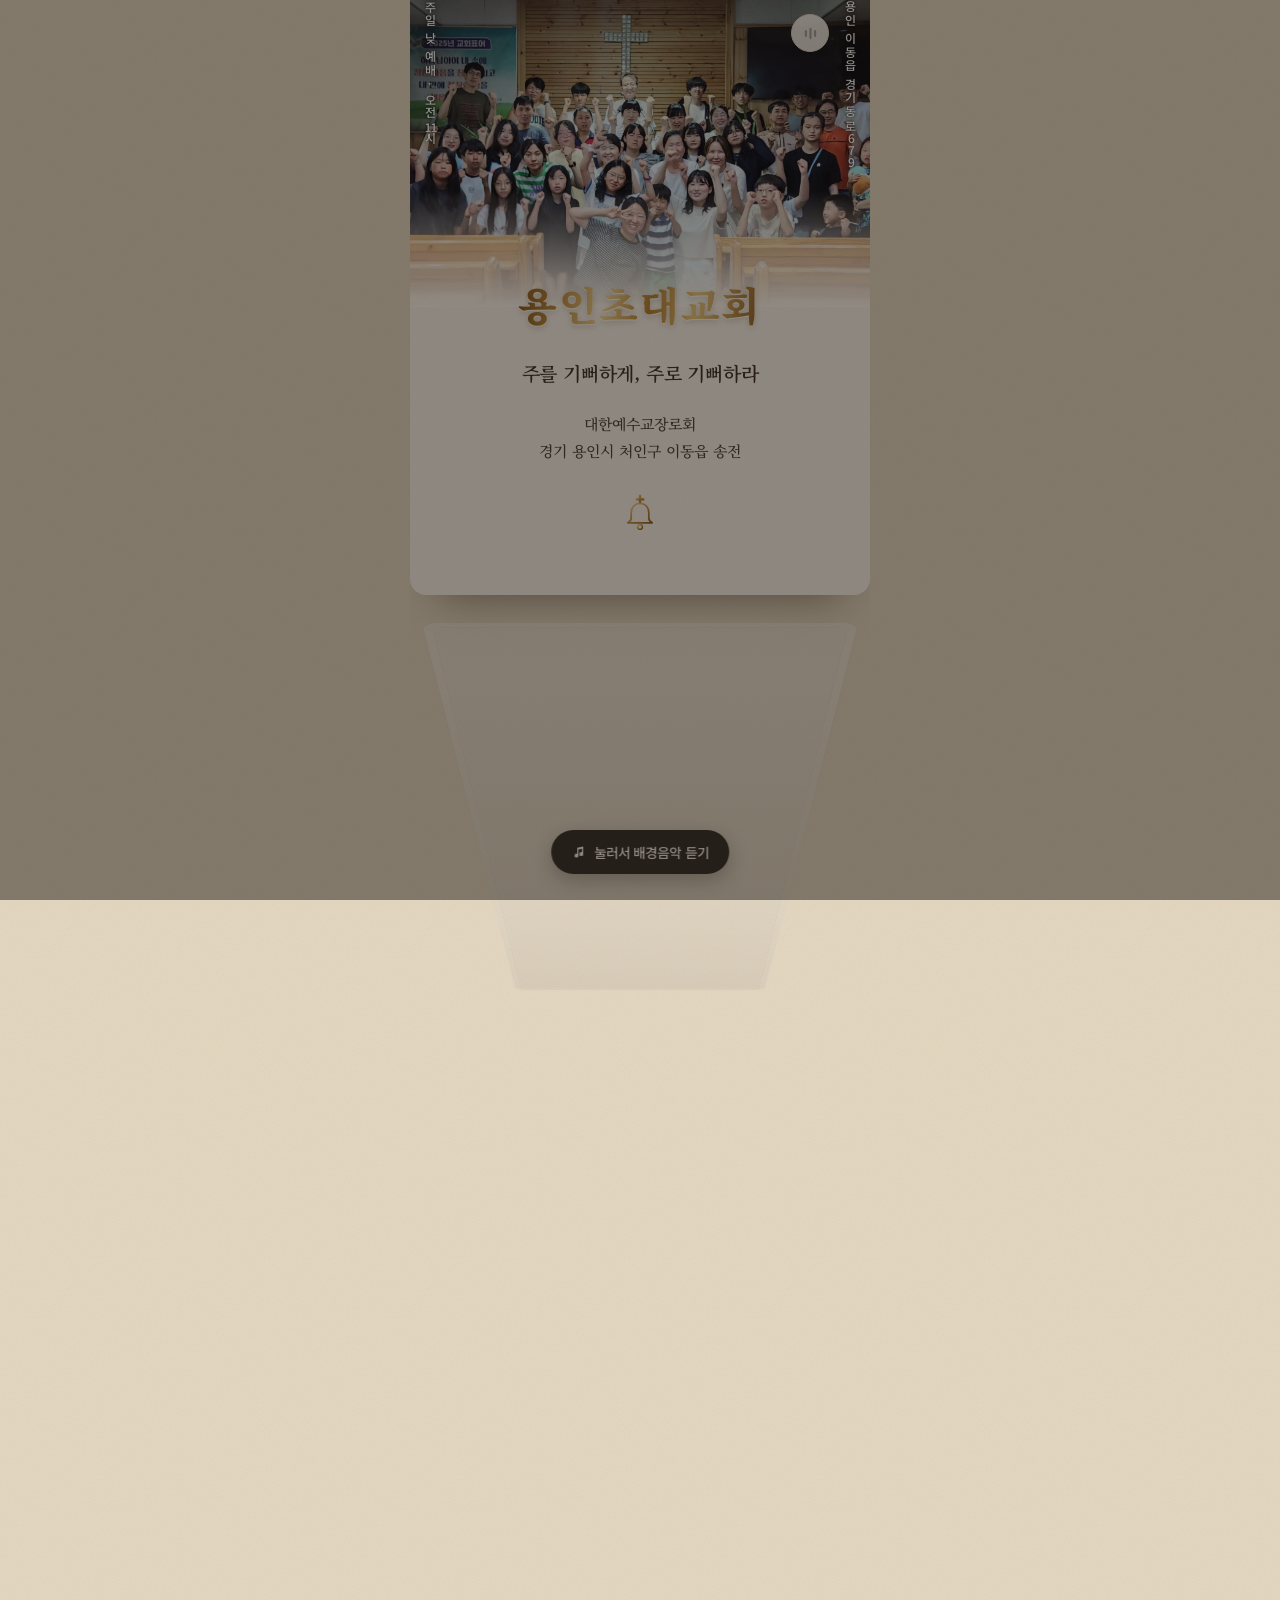
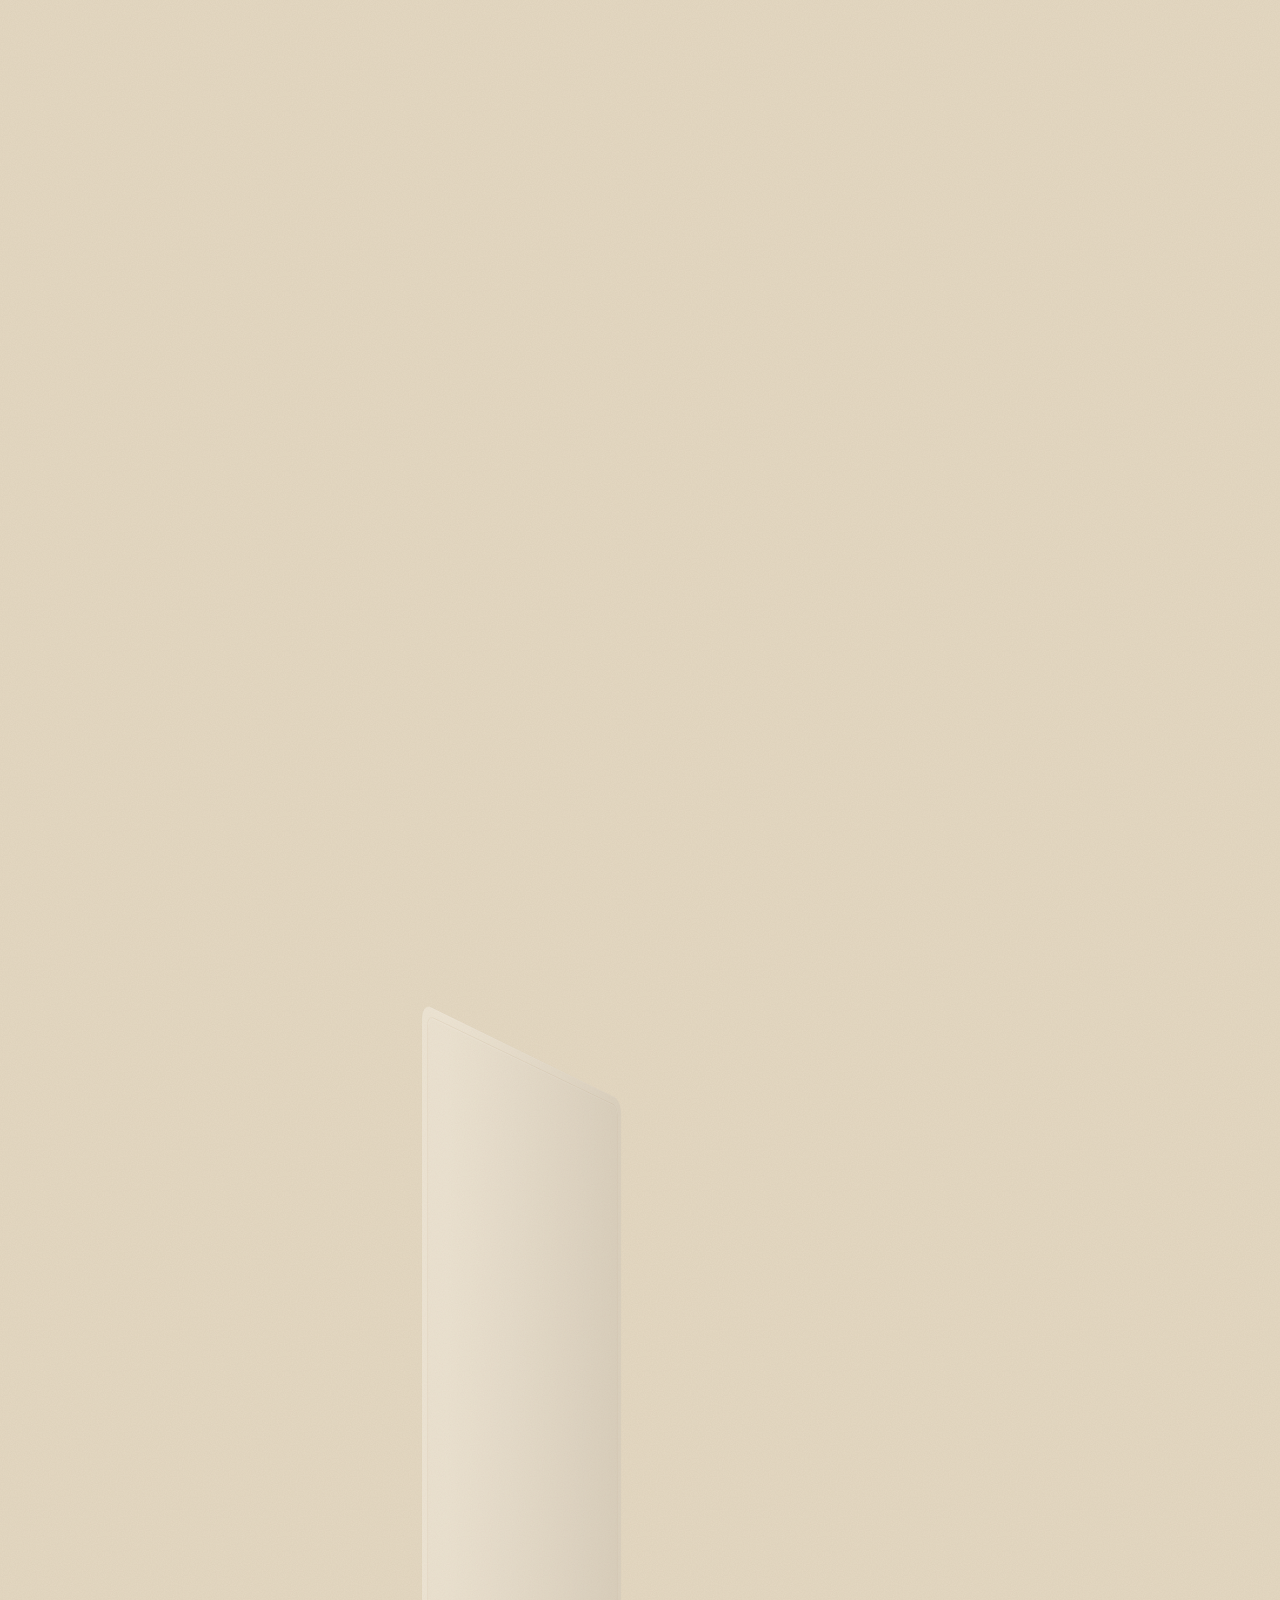
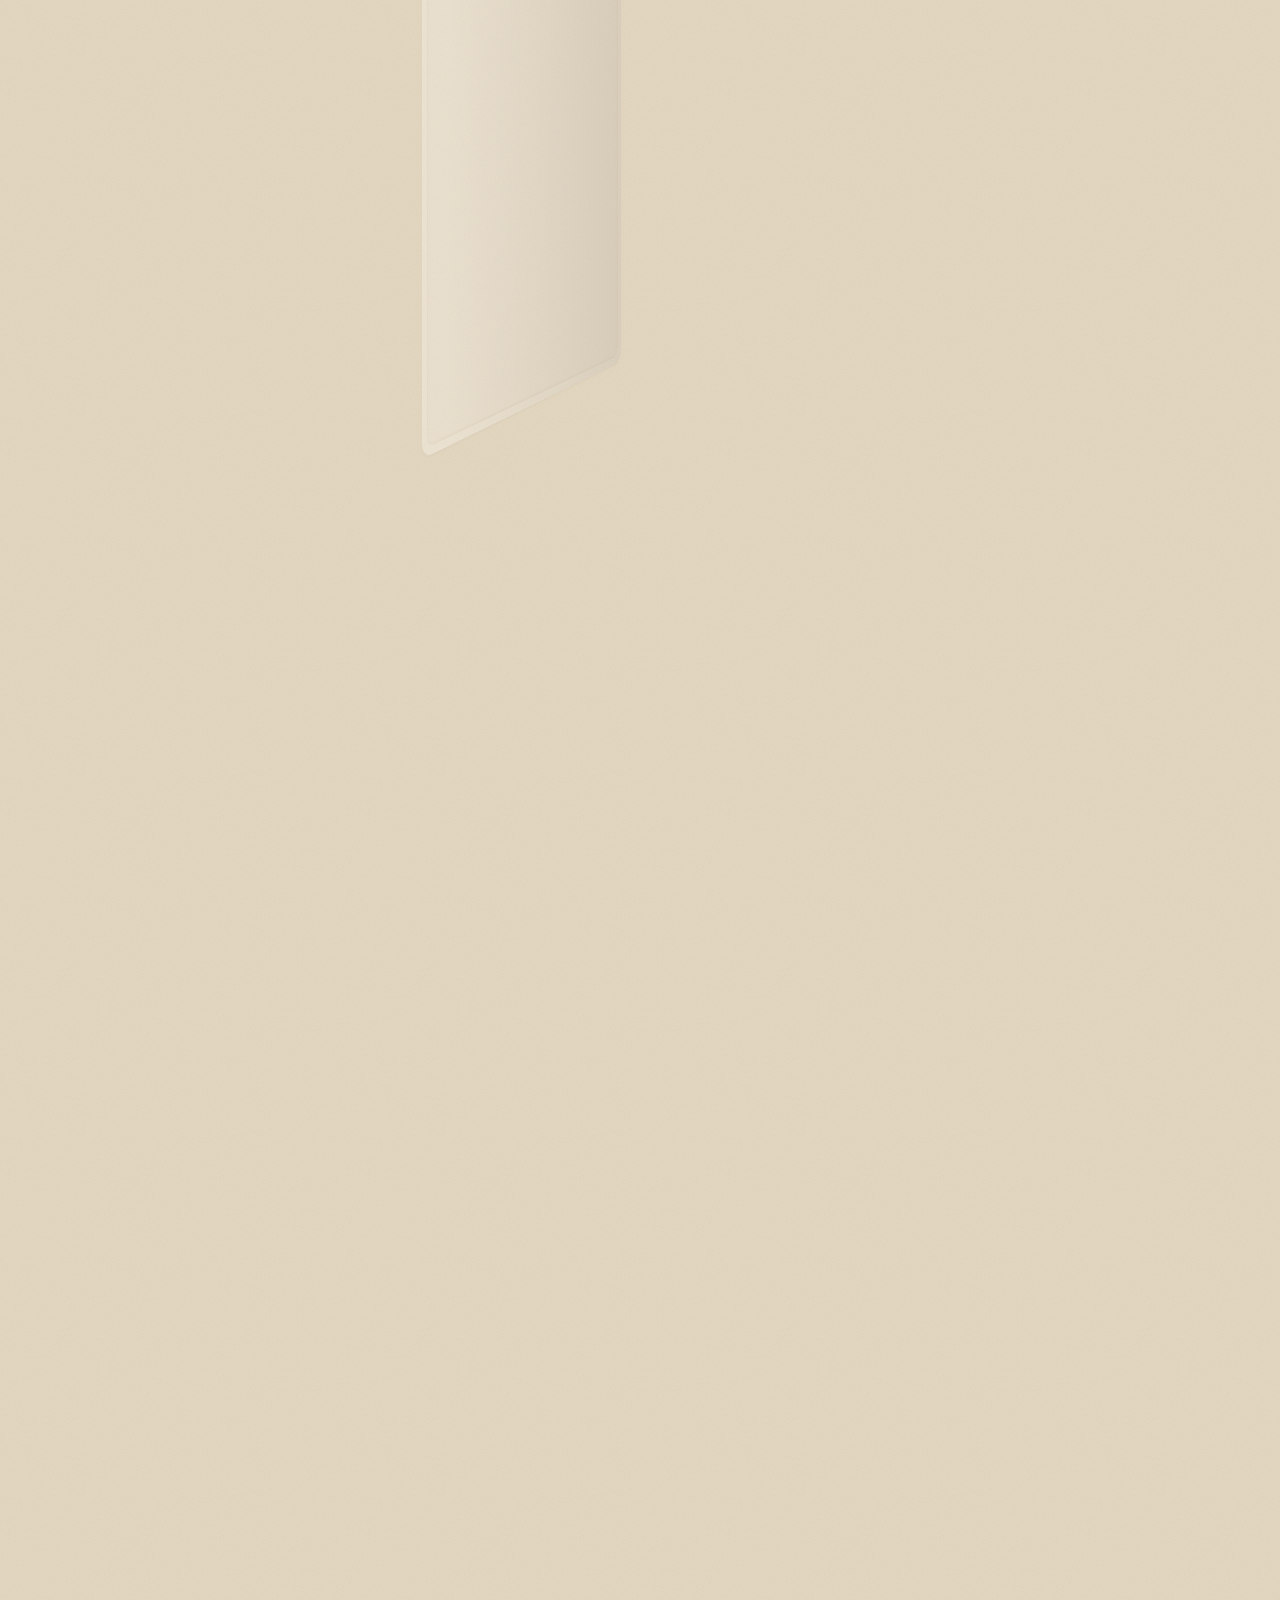
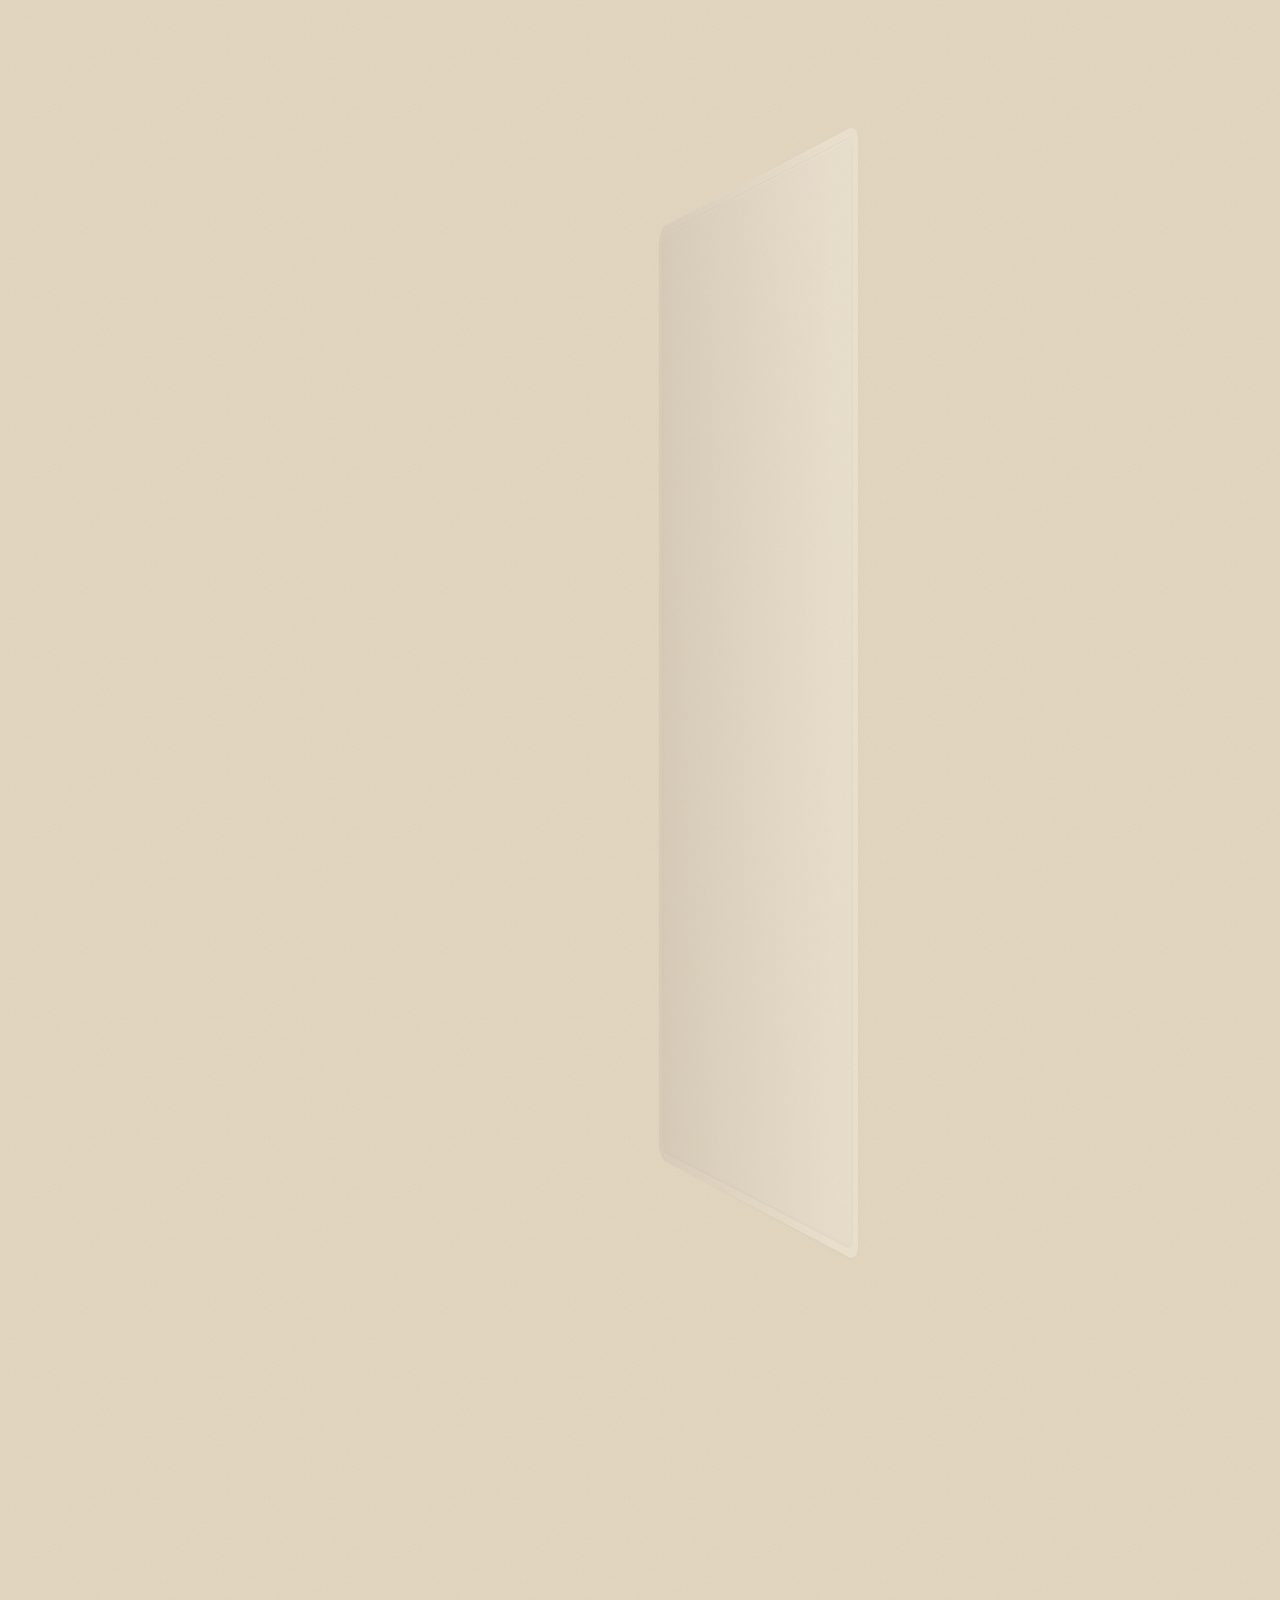
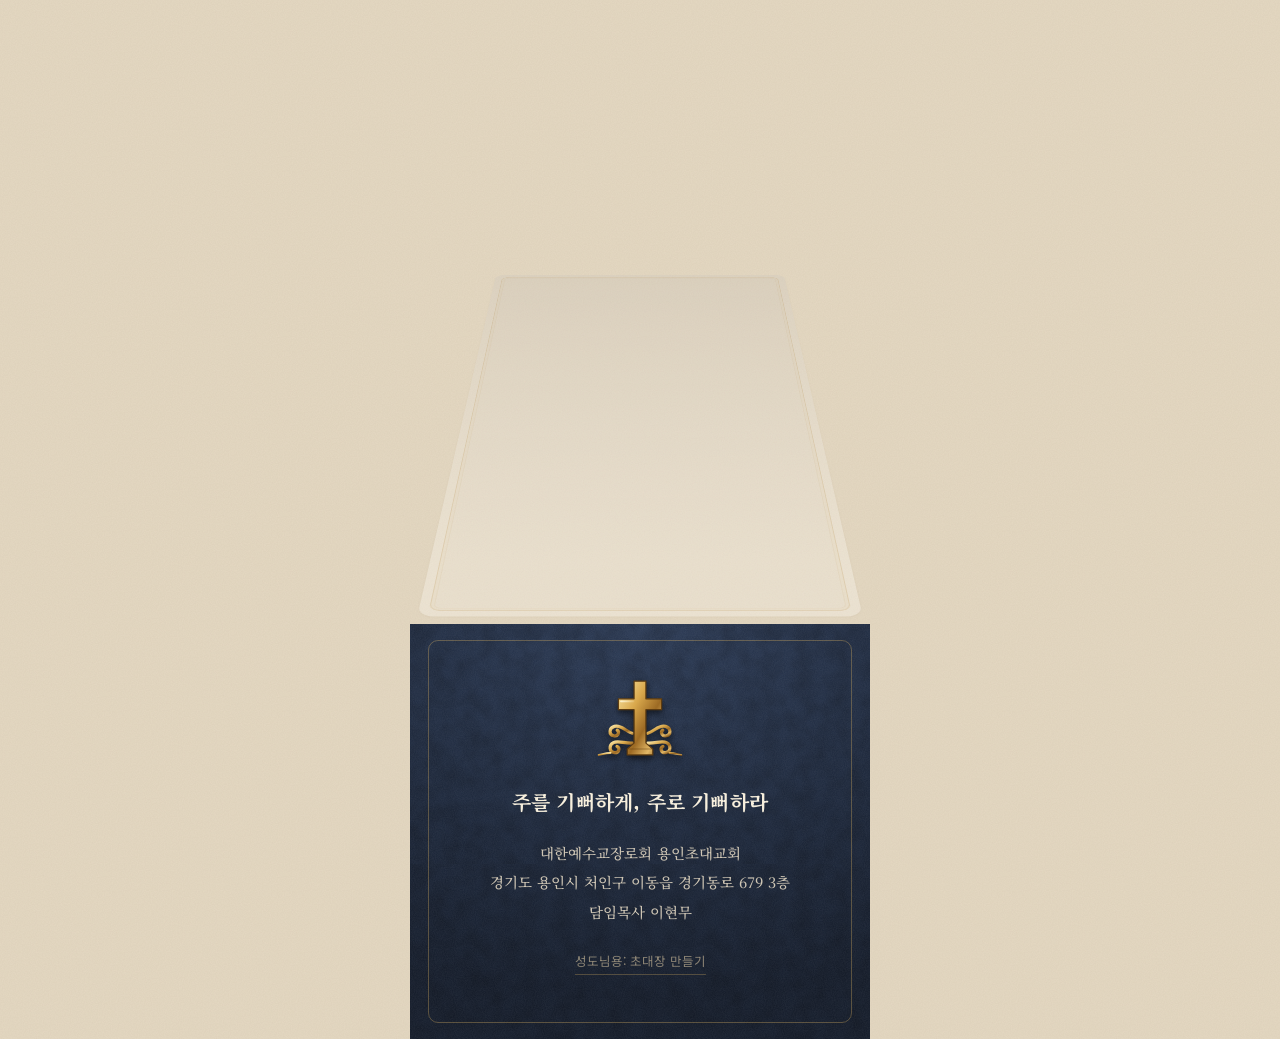
==== commit 3e6ec61b: "받은 분이 초대장을 다시 전할 수 있게 — 복사 실패를 삼키지 않는다 '이 초대장 공유하기' 가 카톡 브라우저에서 아무 일도 안 했다. 공유창이 없어 복사로 넘어가는데 그 복사마저" ====
--- a/index.html
+++ b/index.html
@@ -1849,16 +1849,16 @@
     setTimeout(() => t.textContent = keep, 1600);
   };
   copyBtn.onclick = async () => {
-    try { await navigator.clipboard.writeText(verseText()); flash(copyBtn, '복사되었습니다'); }
-    catch (_) { alert(verseText()); }
+    if (await copy(verseText())) flash(copyBtn, '복사되었습니다');
+    else alert(verseText());
   };
   sendBtn.onclick = async () => {
-    const data = { title: '오늘의 말씀', text: verseText() };
-    try {
-      if (navigator.share) { await navigator.share(data); return; }
-      await navigator.clipboard.writeText(verseText());
-      flash(sendBtn, '복사되었습니다');
-    } catch (_) {}
+    if (navigator.share) {
+      try { await navigator.share({ title: '오늘의 말씀', text: verseText() }); return; }
+      catch (e) { if (e && e.name === 'AbortError') return; }
+    }
+    if (await copy(verseText())) flash(sendBtn, '복사되었습니다');
+    else alert(verseText());
   };
 
   card.addEventListener('click', e => {
@@ -2002,34 +2002,50 @@
   if (im.complete && im.naturalWidth === 0) box.classList.add('dead');
 }
 
+// 복사 — 카톡 인앱 브라우저는 클립보드 API 를 막는 일이 있어 옛 방식도 준비한다.
+// 실패를 삼키지 않는다: 안 되면 안 됐다고 알려야 사용자가 다른 길을 찾는다.
+async function copy(text) {
+  try { await navigator.clipboard.writeText(text); return true; } catch (_) {}
+  try {
+    const t = document.createElement('textarea');
+    t.value = text;
+    t.setAttribute('readonly', '');
+    t.style.cssText = 'position:fixed;top:0;left:0;opacity:0';
+    document.body.appendChild(t);
+    t.select();
+    t.setSelectionRange(0, t.value.length);
+    const ok = document.execCommand('copy');
+    t.remove();
+    return ok;
+  } catch (_) { return false; }
+}
+
 // 주소 복사
 document.getElementById('copyAddr').onclick = async e => {
   const btn = e.currentTarget, txt = btn.querySelector('span'), keep = txt.innerHTML;
-  try {
-    await navigator.clipboard.writeText('경기도 용인시 처인구 이동읍 경기동로 679 3층');
+  const addr = '경기도 용인시 처인구 이동읍 경기동로 679 3층';
+  if (await copy(addr)) {
     txt.textContent = '주소가 복사되었습니다';
     setTimeout(() => txt.innerHTML = keep, 1600);
-  } catch (_) {}
+  } else alert(addr);
 };
 
 // 전화번호 복사 (앱 안에서는 전화 연결이 막힐 수 있어 대비)
 document.getElementById('copyTel').onclick = async e => {
-  try {
-    await navigator.clipboard.writeText('010-8003-4832');
-    const t = e.currentTarget.querySelector('span');
+  const t = e.currentTarget.querySelector('span');
+  if (await copy('010-8003-4832')) {
     t.textContent = '복사되었습니다';
     setTimeout(() => t.textContent = '전화번호 복사', 1600);
-  } catch (_) { alert('010-8003-4832'); }
+  } else alert('010-8003-4832');
 };
 
 // 헌금 계좌 복사
 document.querySelectorAll('.acct').forEach(b => b.onclick = async () => {
   const num = b.dataset.acct, n = b.querySelector('.acct-n'), keep = n.textContent;
-  try {
-    await navigator.clipboard.writeText(num);
+  if (await copy(num)) {
     n.textContent = '복사되었습니다';
     setTimeout(() => n.textContent = keep, 1600);
-  } catch (_) { alert(num); }
+  } else alert(num);
 });
 
 // ── 처음 오시는 분께 — 초대장을 떠나지 않고 덮어서 연다 ──
@@ -2087,14 +2103,21 @@
   addEventListener('popstate', close);
 })();
 
-// 공유
-document.getElementById('share').onclick = async () => {
-  const data = { title: '용인초대교회에 초대합니다', text: '주를 기뻐하게, 주로 기뻐하라', url: location.href };
-  try {
-    if (navigator.share) { await navigator.share(data); return; }
-    await navigator.clipboard.writeText(location.href);
-    alert('초대장 주소가 복사되었습니다.');
-  } catch (_) {}
+// 공유 — 받은 분이 다시 전하는 길.
+// 카톡 인앱 브라우저에는 공유창이 없으니 단추 이름부터 지킬 수 있는 약속으로 바꾼다.
+const shareBtn = document.getElementById('share');
+if (!navigator.share) shareBtn.querySelector('span').textContent = '초대장 주소 복사하기';
+shareBtn.onclick = async () => {
+  const url = location.href;
+  if (navigator.share) {
+    try {
+      await navigator.share({ title: '용인초대교회에 초대합니다', text: '주를 기뻐하게, 주로 기뻐하라', url });
+      return;
+    } catch (e) { if (e && e.name === 'AbortError') return; }   // 사용자가 닫았을 뿐이다
+  }
+  alert(await copy(url)
+    ? '초대장 주소가 복사되었습니다.\n\n① 왼쪽 위 ✕ 를 눌러 카톡으로 돌아가세요\n② 보낼 대화방을 여세요\n③ 글 쓰는 칸을 길게 눌러 ‘붙여넣기’를 누르세요'
+    : '아래 주소를 길게 눌러 복사해 주세요.\n\n' + decodeURI(url));
 };
 </script>
 <script src="assets/invite.js"></script>
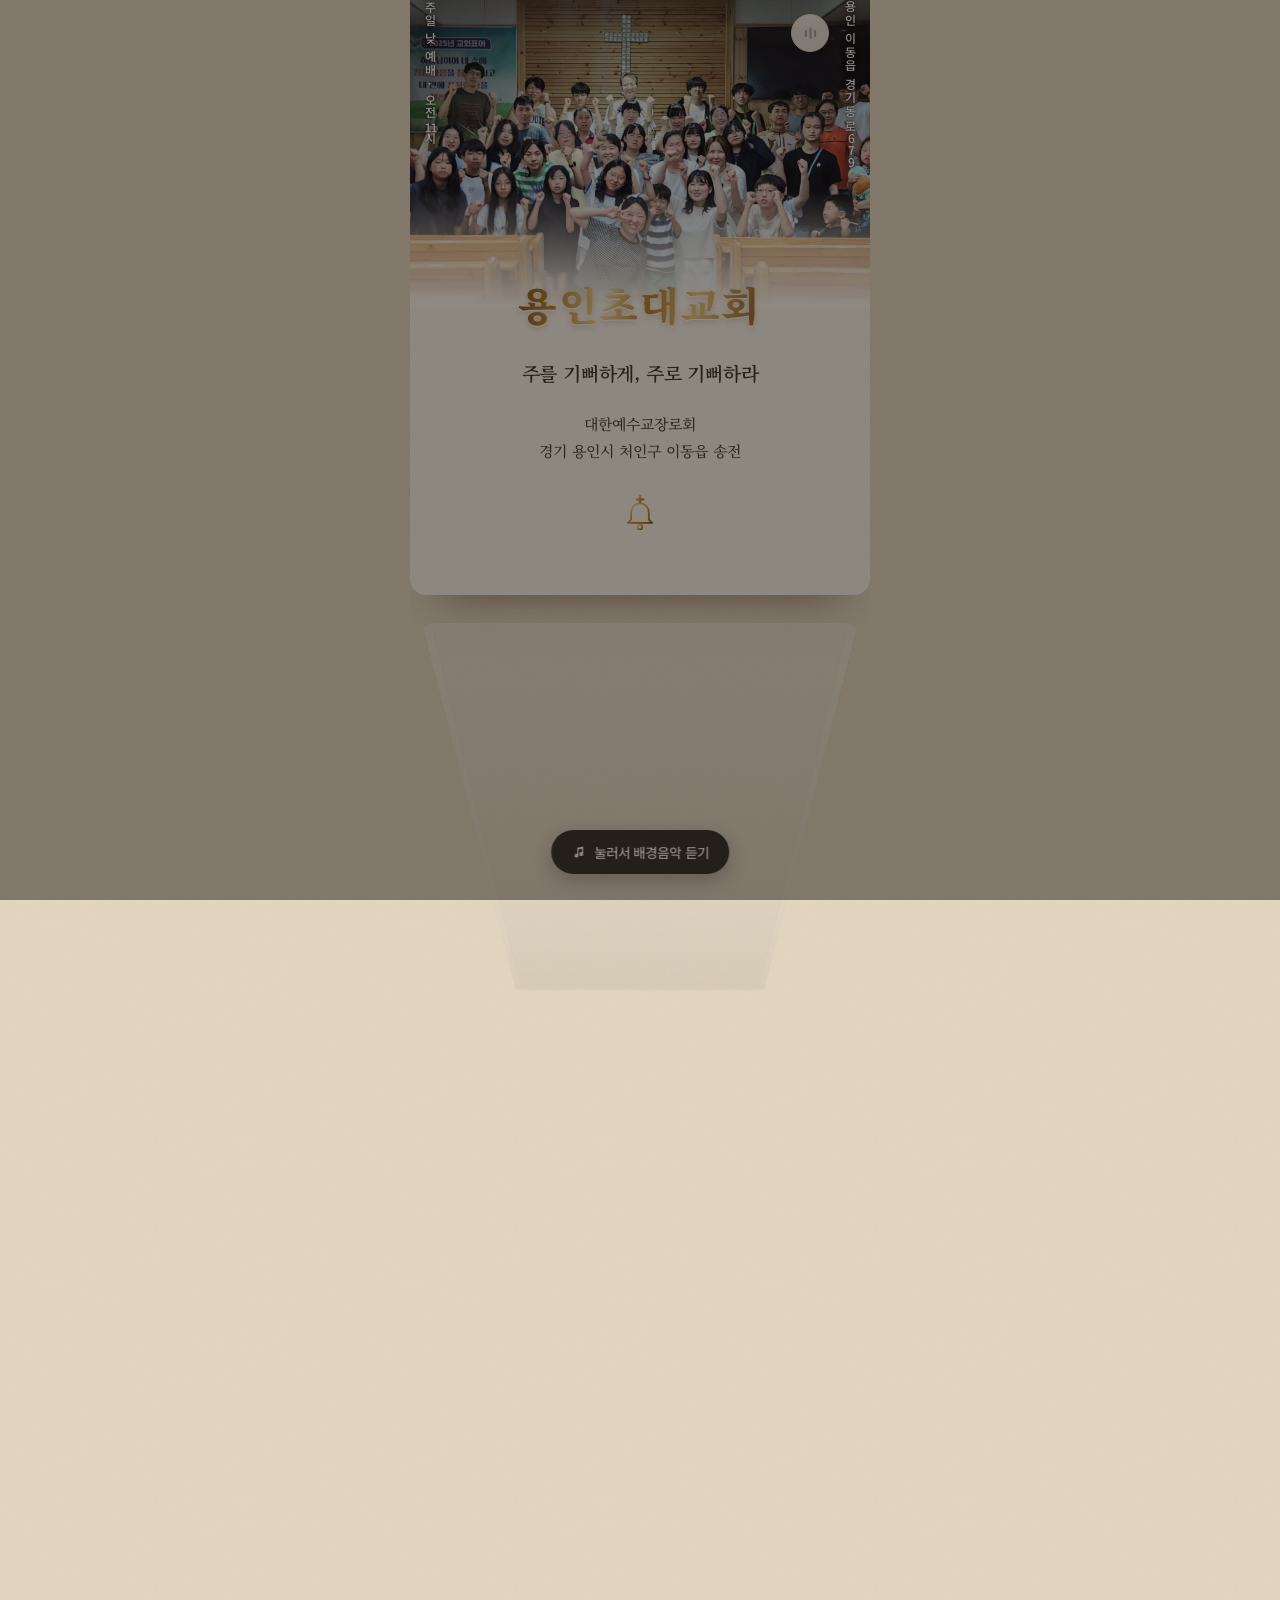
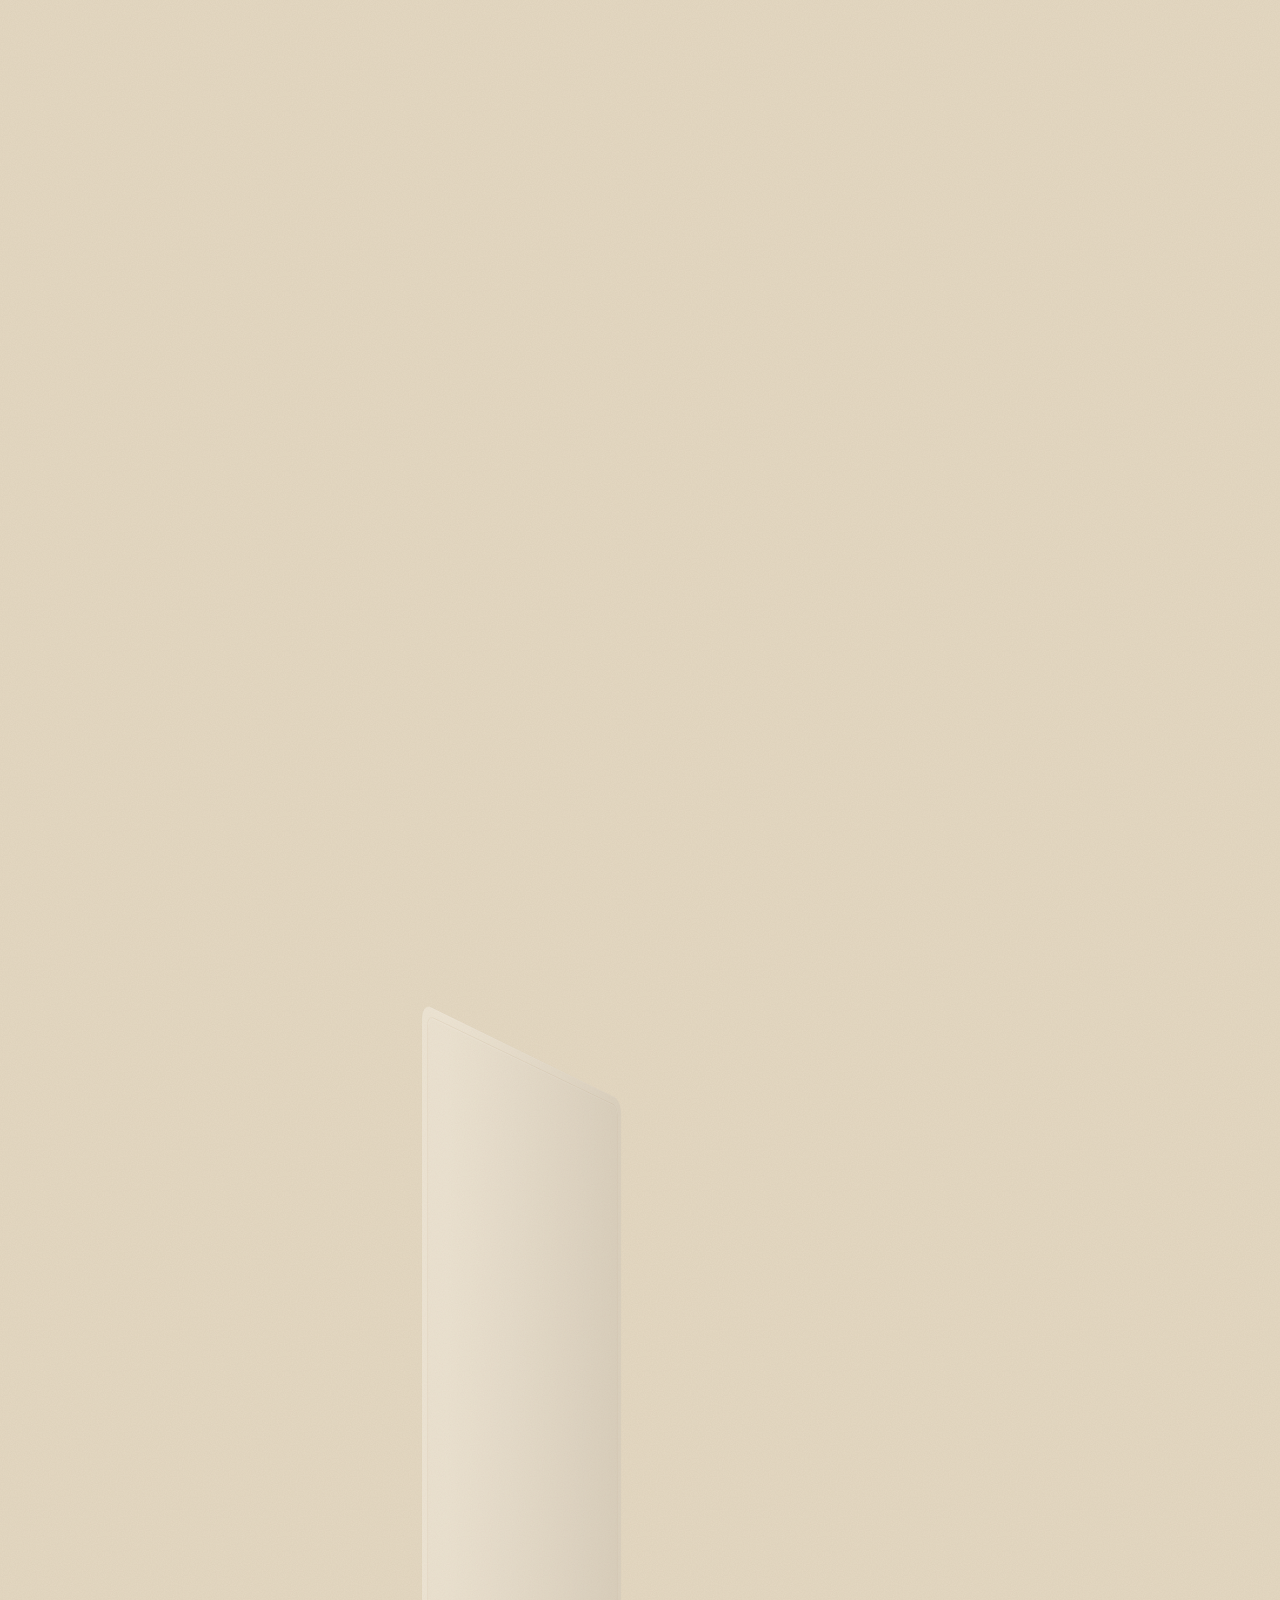
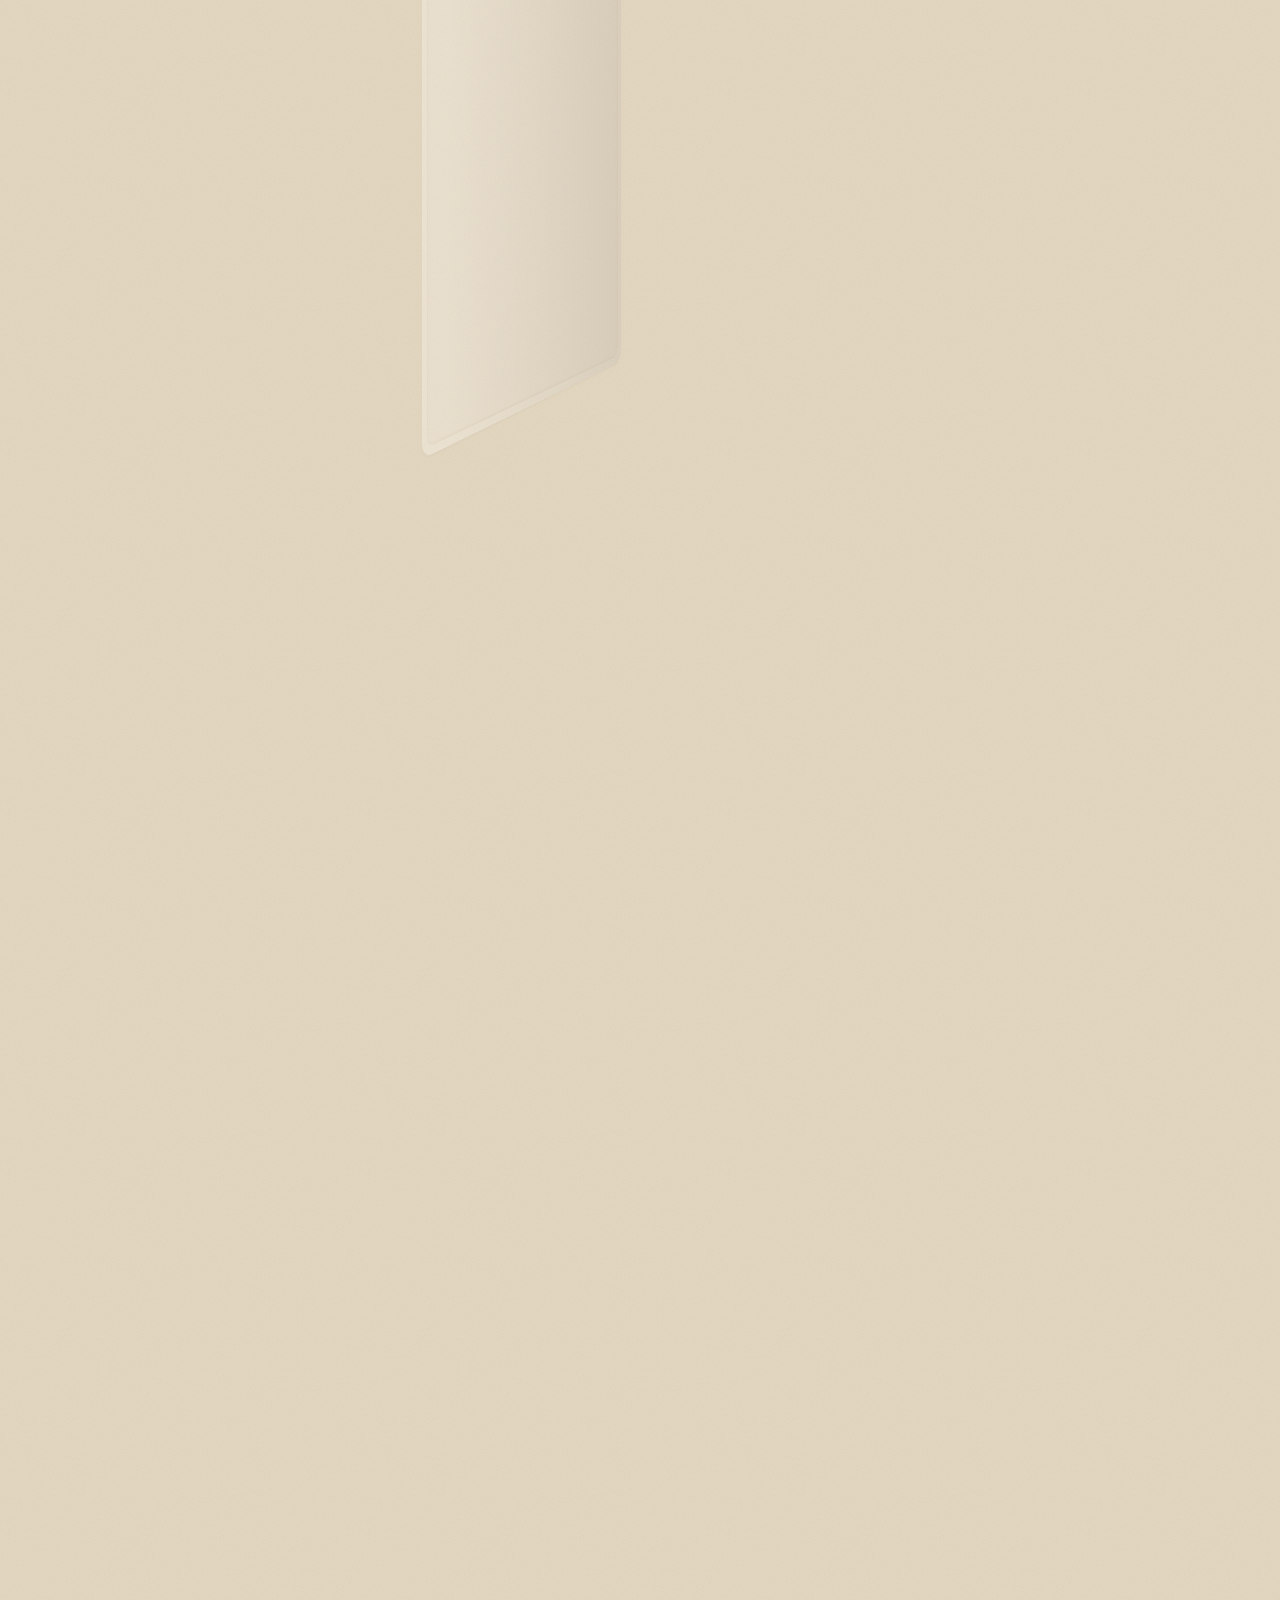
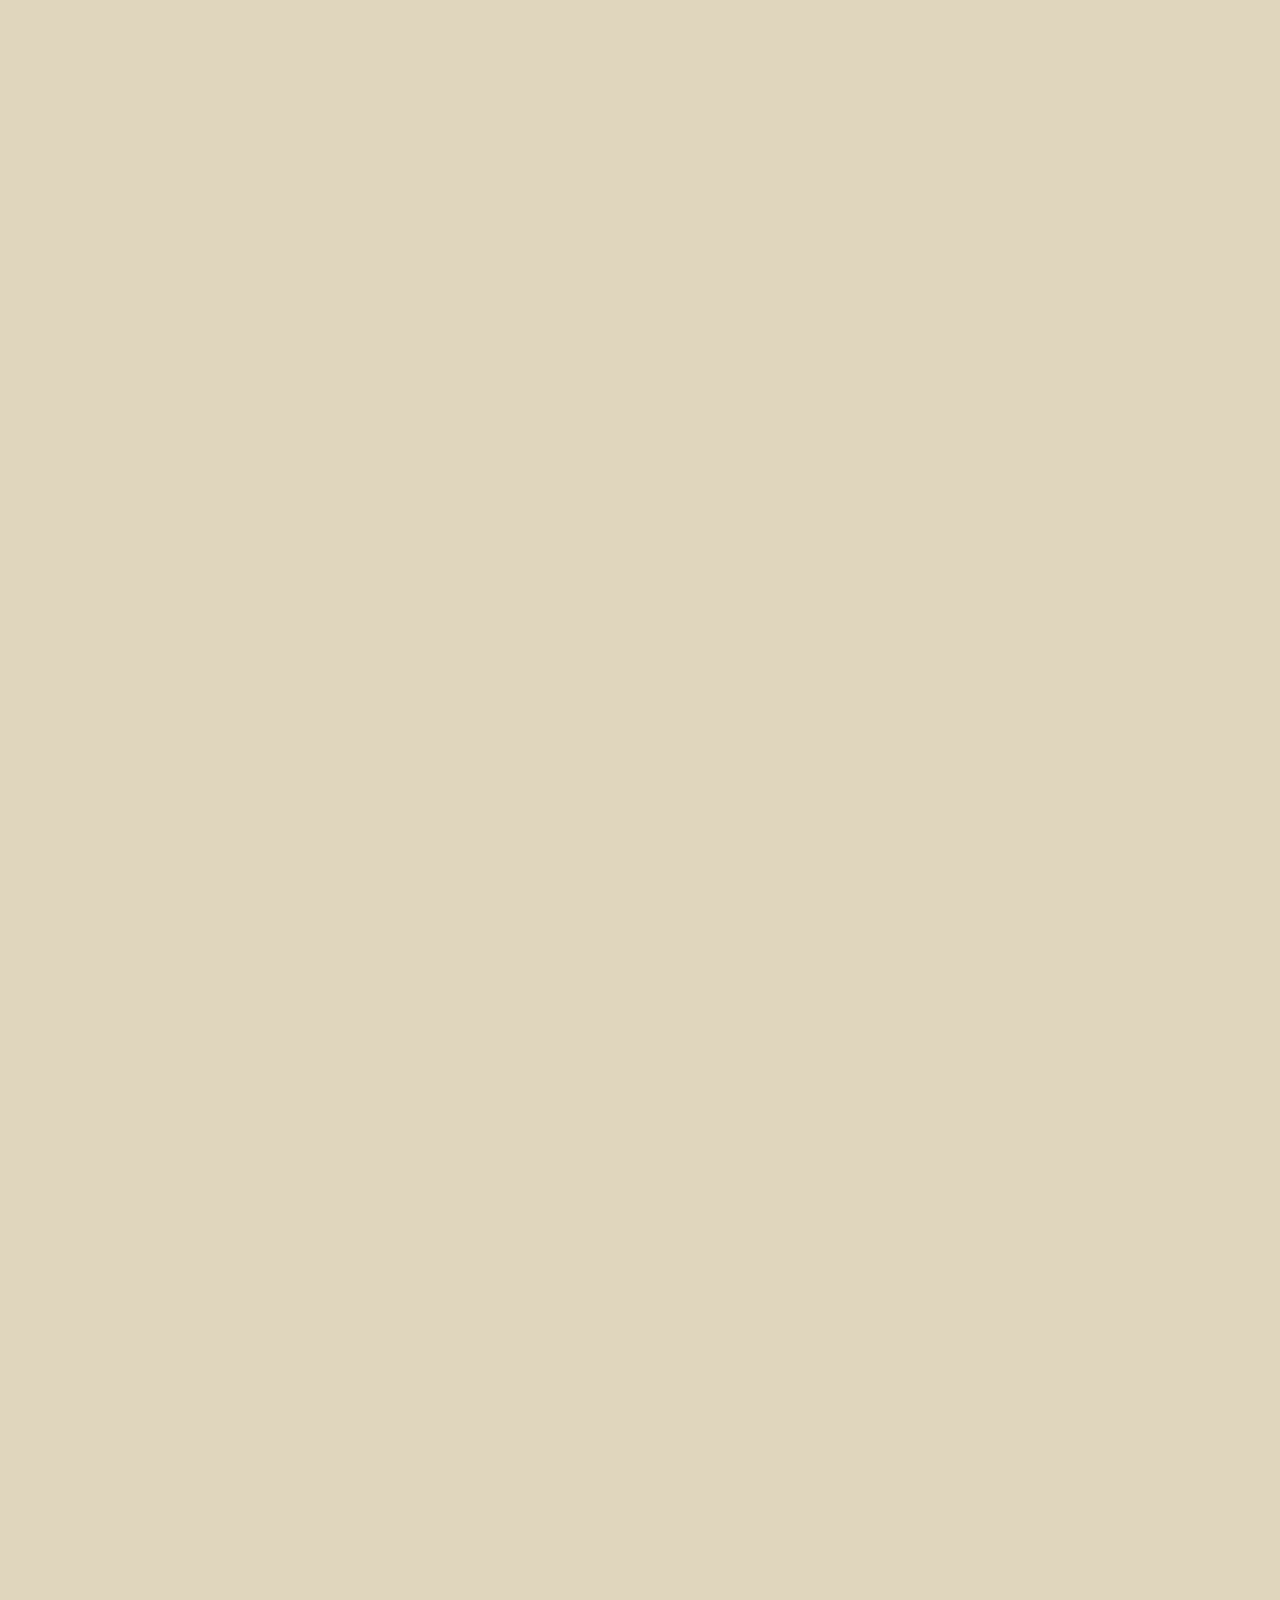
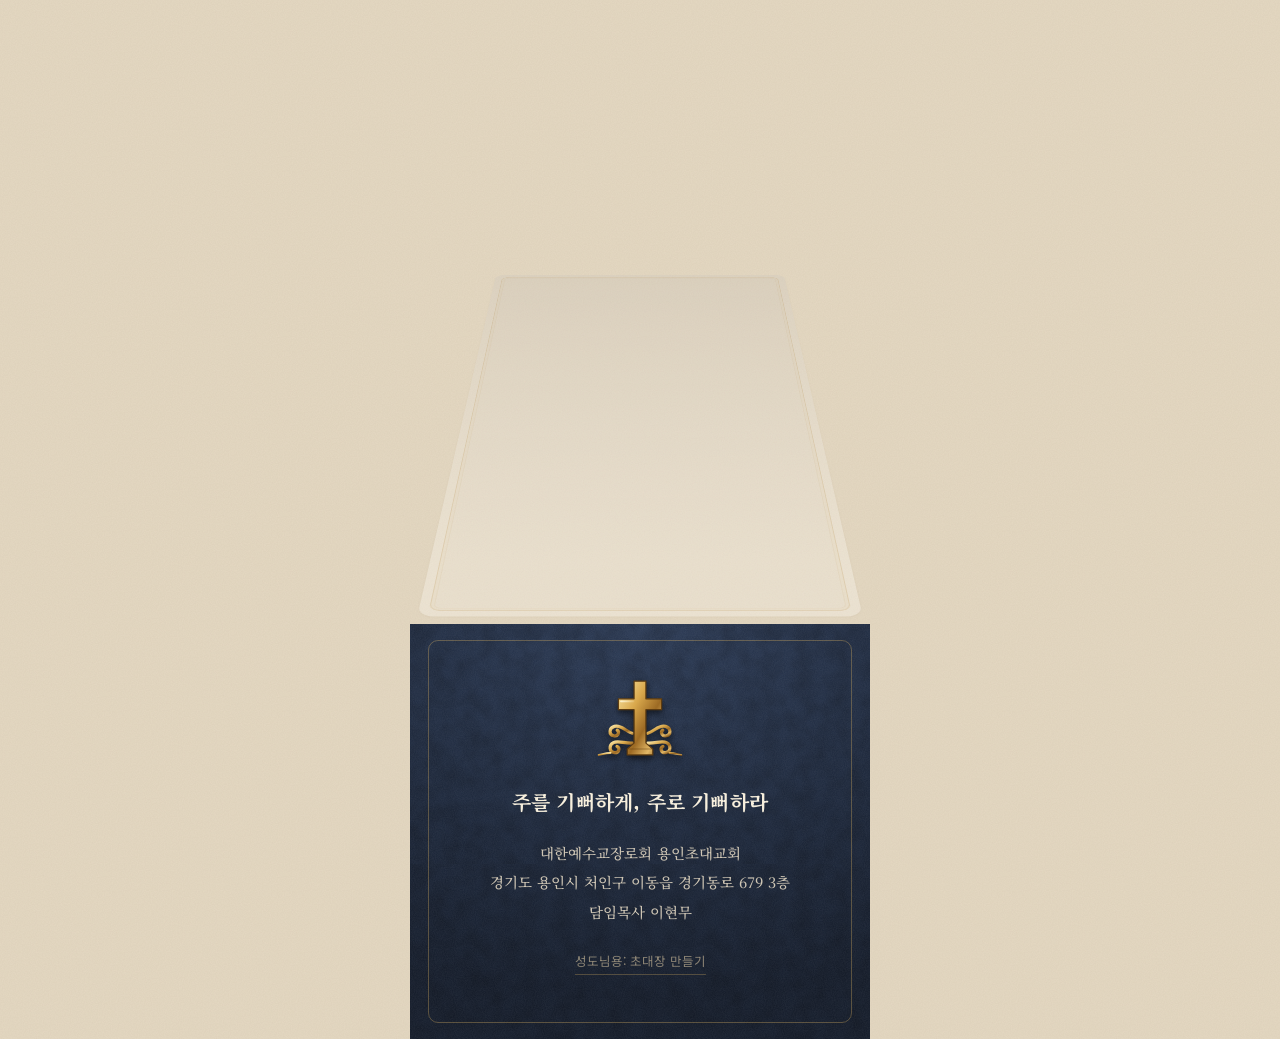
==== commit 1740a0e2: "배경음악을 조금 더 낮추고 말씀 나누기 단추를 하나로 합친다 카톡 안에서는 공유창이 열리지 않으므로, 두 단추 대신 복사 한 번으로 끝나게 하고 "카톡 대화창에 붙여넣으세요" 안내" ====
--- a/index.html
+++ b/index.html
@@ -564,8 +564,10 @@
 .vtext{font-family:var(--serif);font-size:16px;font-weight:600;line-height:1.8;color:#33241a;word-break:keep-all}
 .vref{margin-top:14px;font-size:13px;font-weight:700;color:#9a7430;letter-spacing:.04em}
 .vagain{margin-top:16px;font-size:11.5px;color:#7a6a55}
-/* 받은 말씀을 복사하거나 나눈다 */
-.vshare{display:flex;justify-content:center;gap:9px;margin-top:18px}
+/* 받은 말씀을 복사해 카톡에 붙여넣는다 */
+.vshare{display:flex;flex-direction:column;align-items:center;gap:10px;margin-top:18px}
+.vtoast{min-height:19px;font-size:13px;color:#6c5a45;opacity:0;transition:opacity .3s ease}
+.vtoast.on{opacity:1}
 .vsb{display:inline-flex;align-items:center;gap:7px;padding:10px 15px;border:0;border-radius:999px;
   font:inherit;font-size:13.5px;font-weight:700;color:#6c4f22;cursor:pointer;
   background:linear-gradient(#fffdf6,#f4e9d2);
@@ -1134,8 +1136,8 @@
     </span>
   </button>
   <div class="vshare" id="vShare" hidden>
-    <button class="vsb" id="vCopy" type="button"><svg viewBox="0 0 24 24" aria-hidden="true"><rect x="8" y="3.5" width="12" height="14" rx="2"/><path d="M15.5 20.5H6a2 2 0 0 1-2-2V7"/></svg><span>말씀 복사</span></button>
-    <button class="vsb" id="vSend" type="button"><svg viewBox="0 0 24 24" aria-hidden="true"><circle cx="18" cy="5" r="2.6"/><circle cx="6" cy="12" r="2.6"/><circle cx="18" cy="19" r="2.6"/><path d="M8.3 10.8l7.4-4.4M8.3 13.2l7.4 4.4"/></svg><span>말씀 나누기</span></button>
+    <button class="vsb" id="vCopy" type="button"><svg viewBox="0 0 24 24" aria-hidden="true"><rect x="8" y="3.5" width="12" height="14" rx="2"/><path d="M15.5 20.5H6a2 2 0 0 1-2-2V7"/></svg><span>이 말씀 복사하기</span></button>
+    <p class="vtoast" id="vToast" aria-live="polite"></p>
   </div>
 </section>
 
@@ -1507,7 +1509,7 @@
 // 둘 다 즉시 시도하고, 먼저 소리가 난 쪽만 남긴다.
 const SRC = 'assets/audio/bgm-full.mp4';
 // 배경음악 크기 — 두 재생 경로가 같은 소리로 들리게 한 곳에서 정한다. 0 ~ 1
-const VOL = 0.65;
+const VOL = 0.45;
 const au = document.getElementById('au'), bgm = document.getElementById('bgm'),
       cue = document.getElementById('cue');
 au.volume = VOL;
@@ -1840,25 +1842,24 @@
   };
   // 받은 말씀을 복사하거나 카톡 등으로 나눈다
   const share = document.getElementById('vShare');
-  const copyBtn = document.getElementById('vCopy'), sendBtn = document.getElementById('vSend');
+  const copyBtn = document.getElementById('vCopy');
   const verseText = () =>
     `“${txt.textContent}”\n— ${ref.textContent}\n\n용인초대교회\nhttps://mgy800712-bot.github.io/yongin-chodae-church/`;
-  const flash = (b, word) => {
-    const t = b.querySelector('span'), keep = t.textContent;
-    t.textContent = word;
-    setTimeout(() => t.textContent = keep, 1600);
+  const toast = (word) => {
+    const t = document.getElementById('vToast');
+    t.textContent = word; t.classList.add('on');
+    clearTimeout(t._t); t._t = setTimeout(() => t.classList.remove('on'), 2800);
   };
   copyBtn.onclick = async () => {
-    if (await copy(verseText())) flash(copyBtn, '복사되었습니다');
-    else alert(verseText());
-  };
-  sendBtn.onclick = async () => {
+    const text = verseText();
+    // 공유창이 뜨는 기기에서는 공유창으로, 카톡 안처럼 막힌 곳에서는 복사로
     if (navigator.share) {
-      try { await navigator.share({ title: '오늘의 말씀', text: verseText() }); return; }
-      catch (e) { if (e && e.name === 'AbortError') return; }
+      const t0 = Date.now();
+      try { await navigator.share({ title: '오늘의 말씀', text }); return; }
+      catch (e) { if (e && e.name === 'AbortError' && Date.now() - t0 > 600) return; }
     }
-    if (await copy(verseText())) flash(sendBtn, '복사되었습니다');
-    else alert(verseText());
+    if (await copy(text)) toast('복사했어요 · 카톡 대화창에 붙여넣으세요');
+    else alert(text);
   };
 
   card.addEventListener('click', e => {
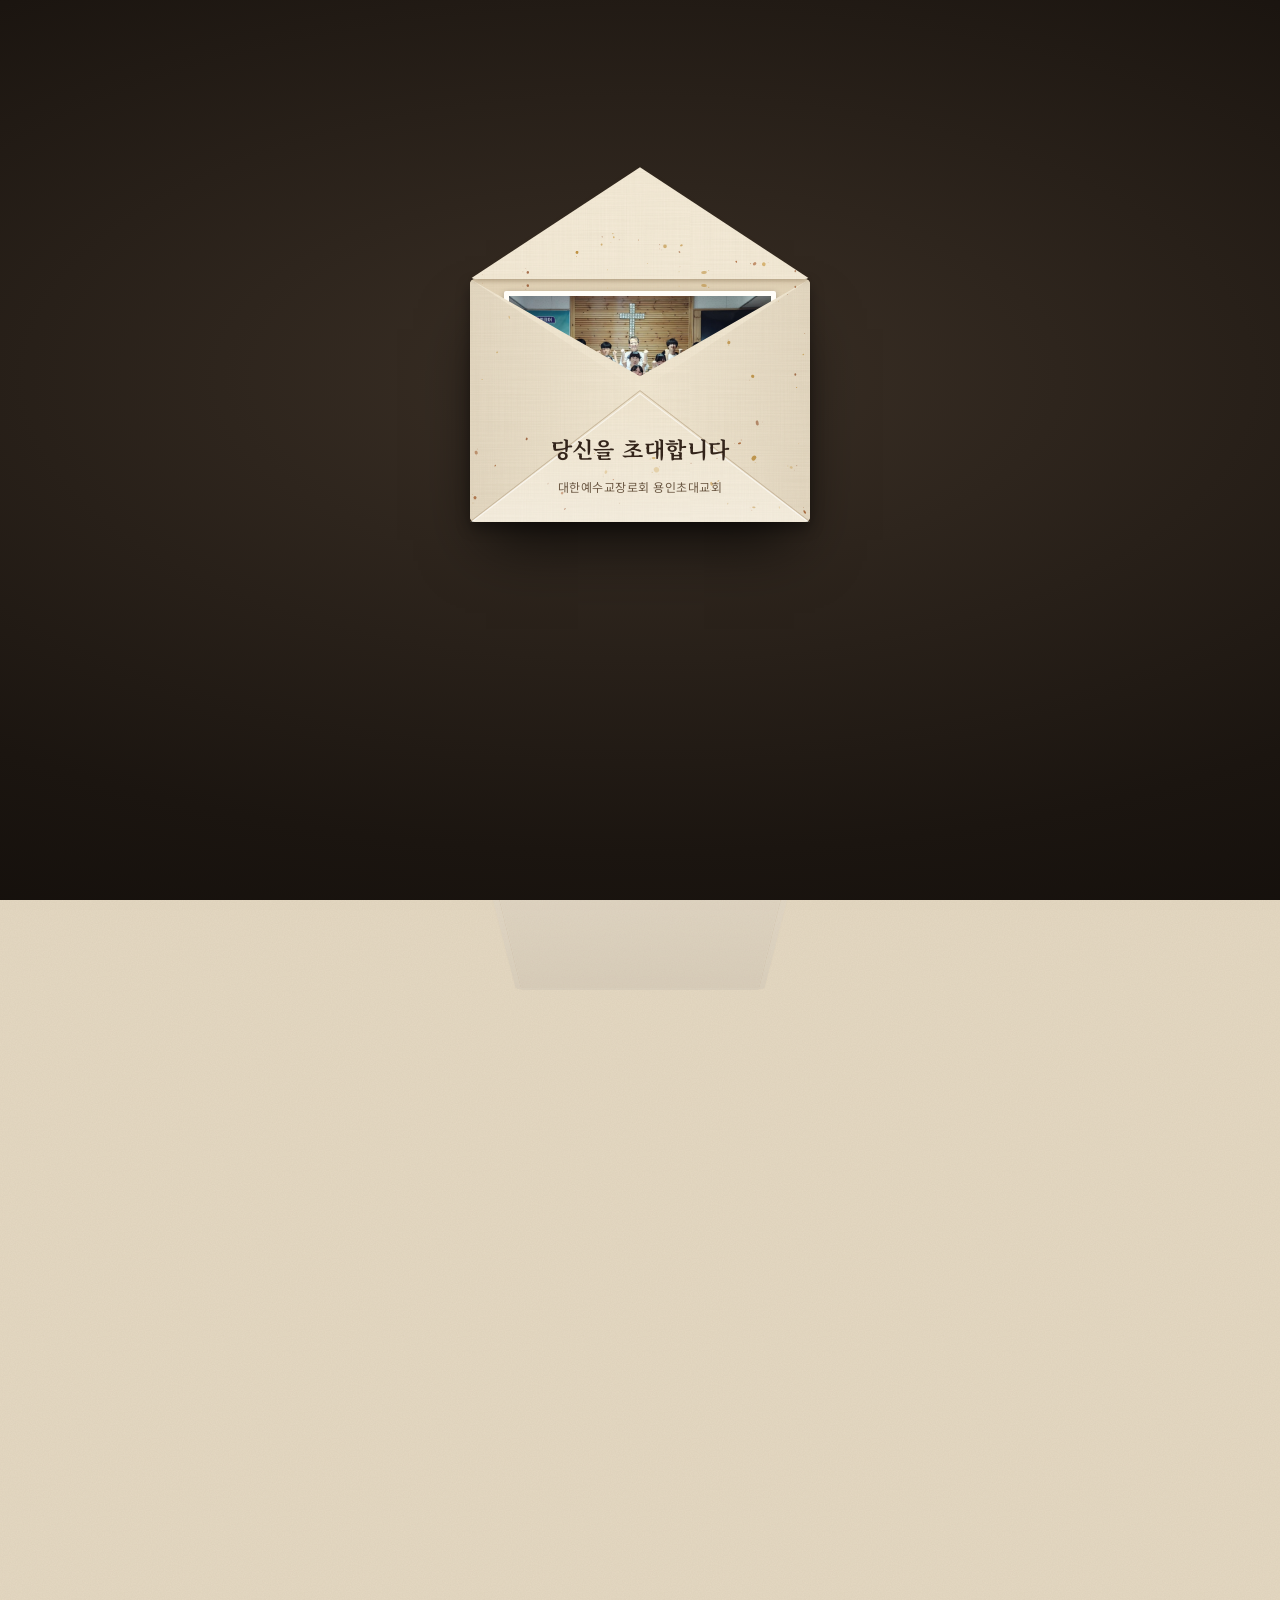
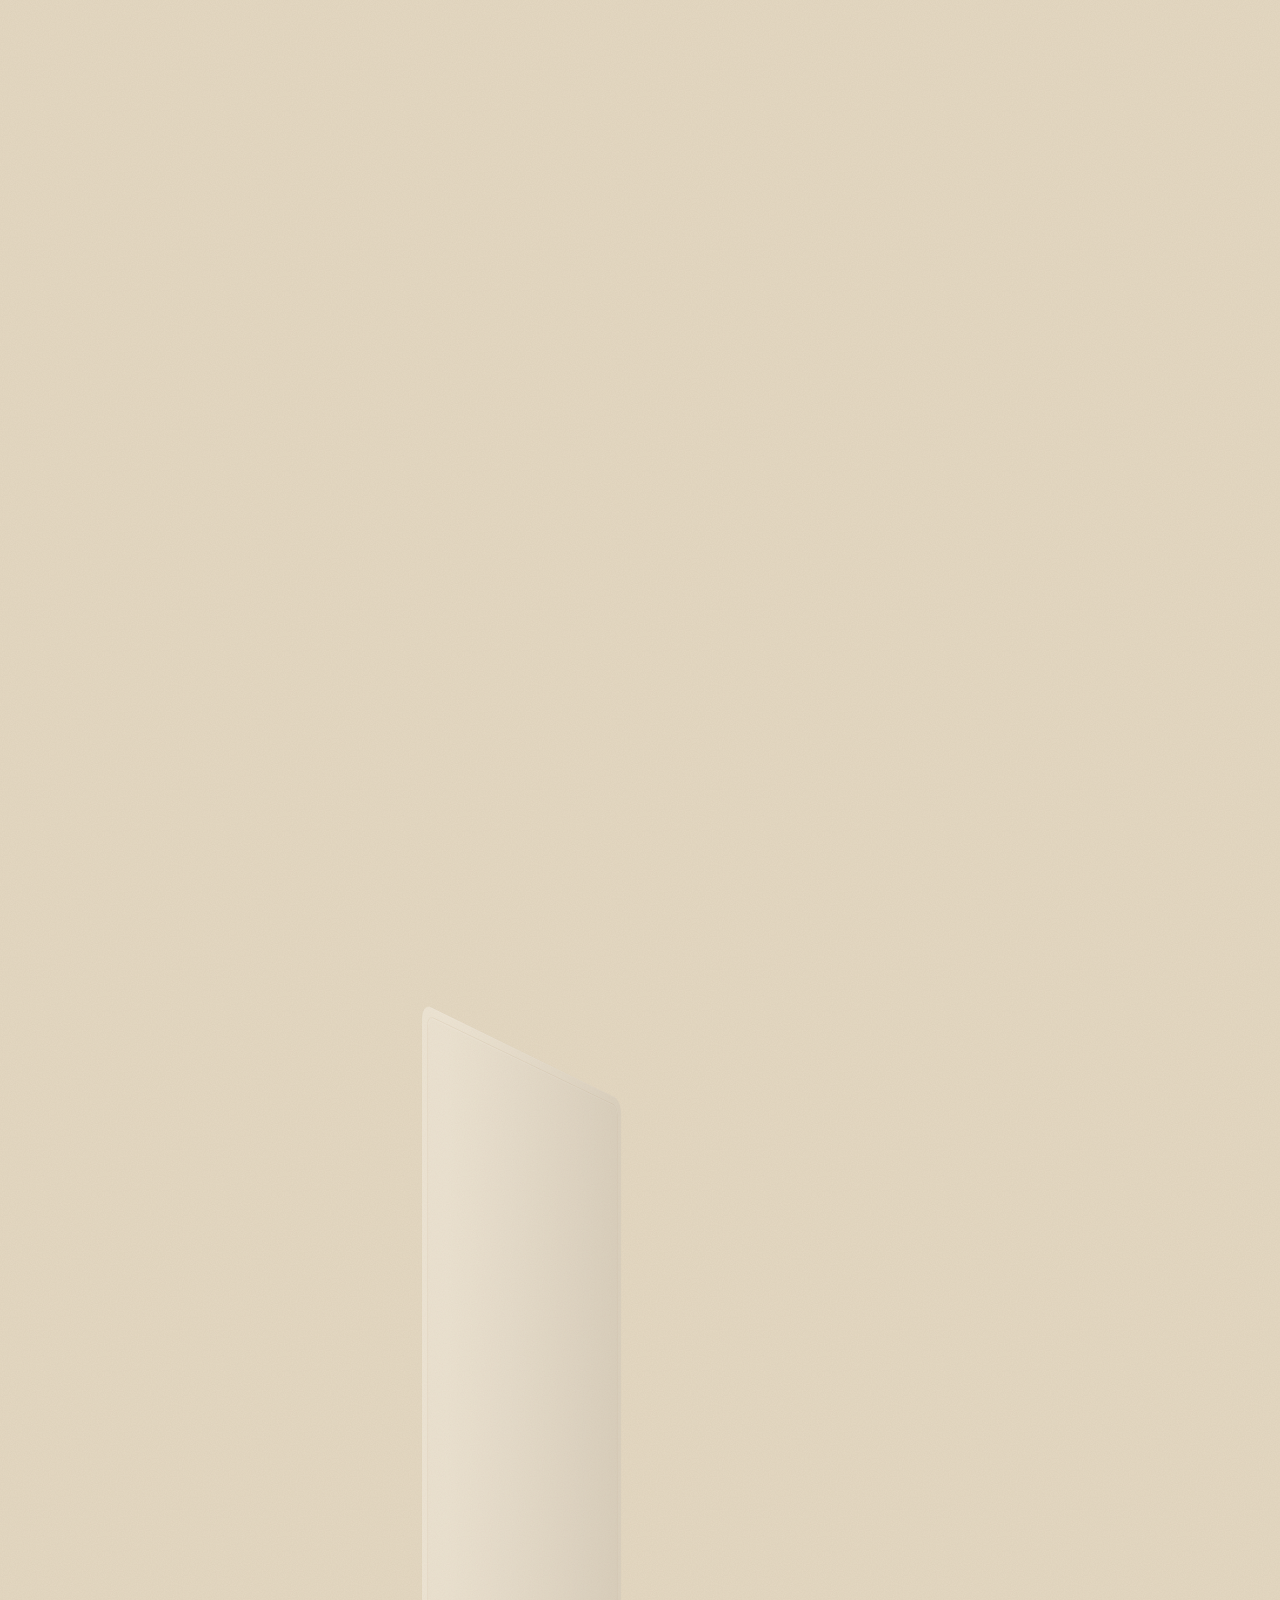
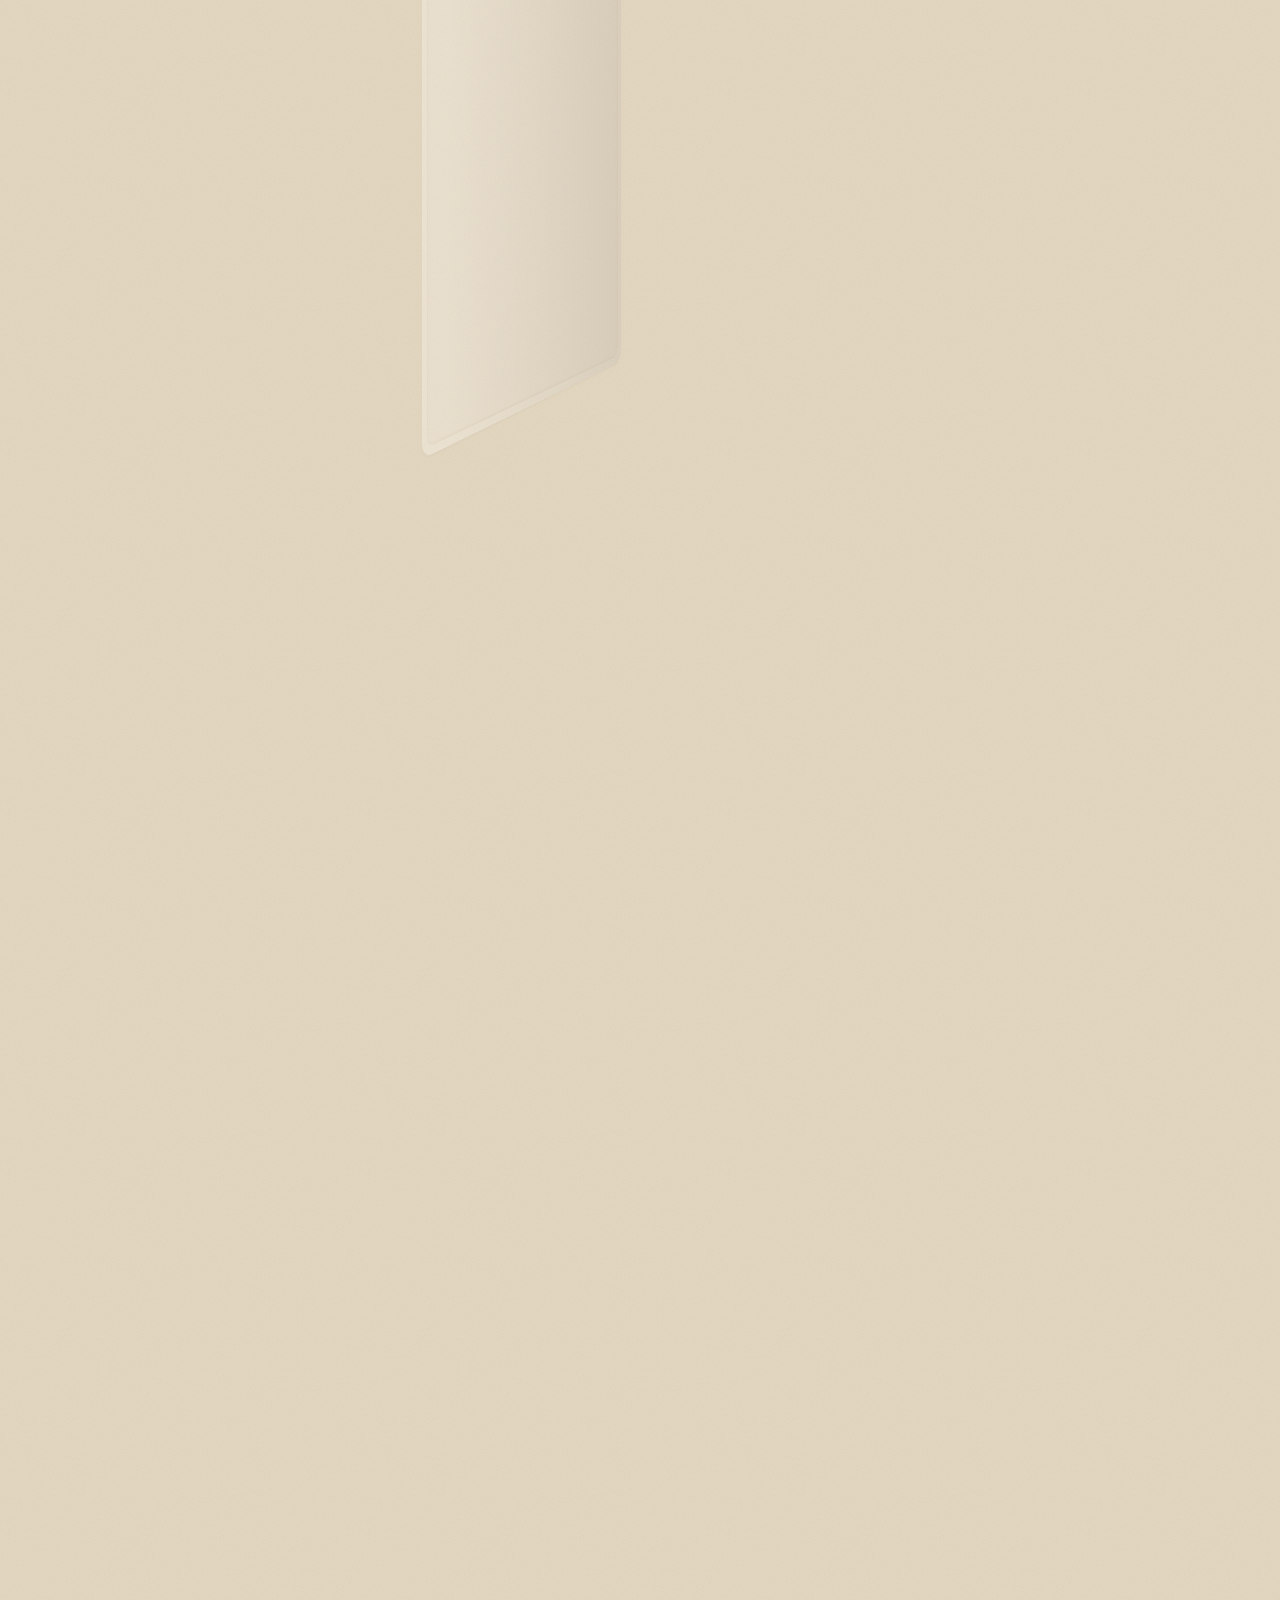
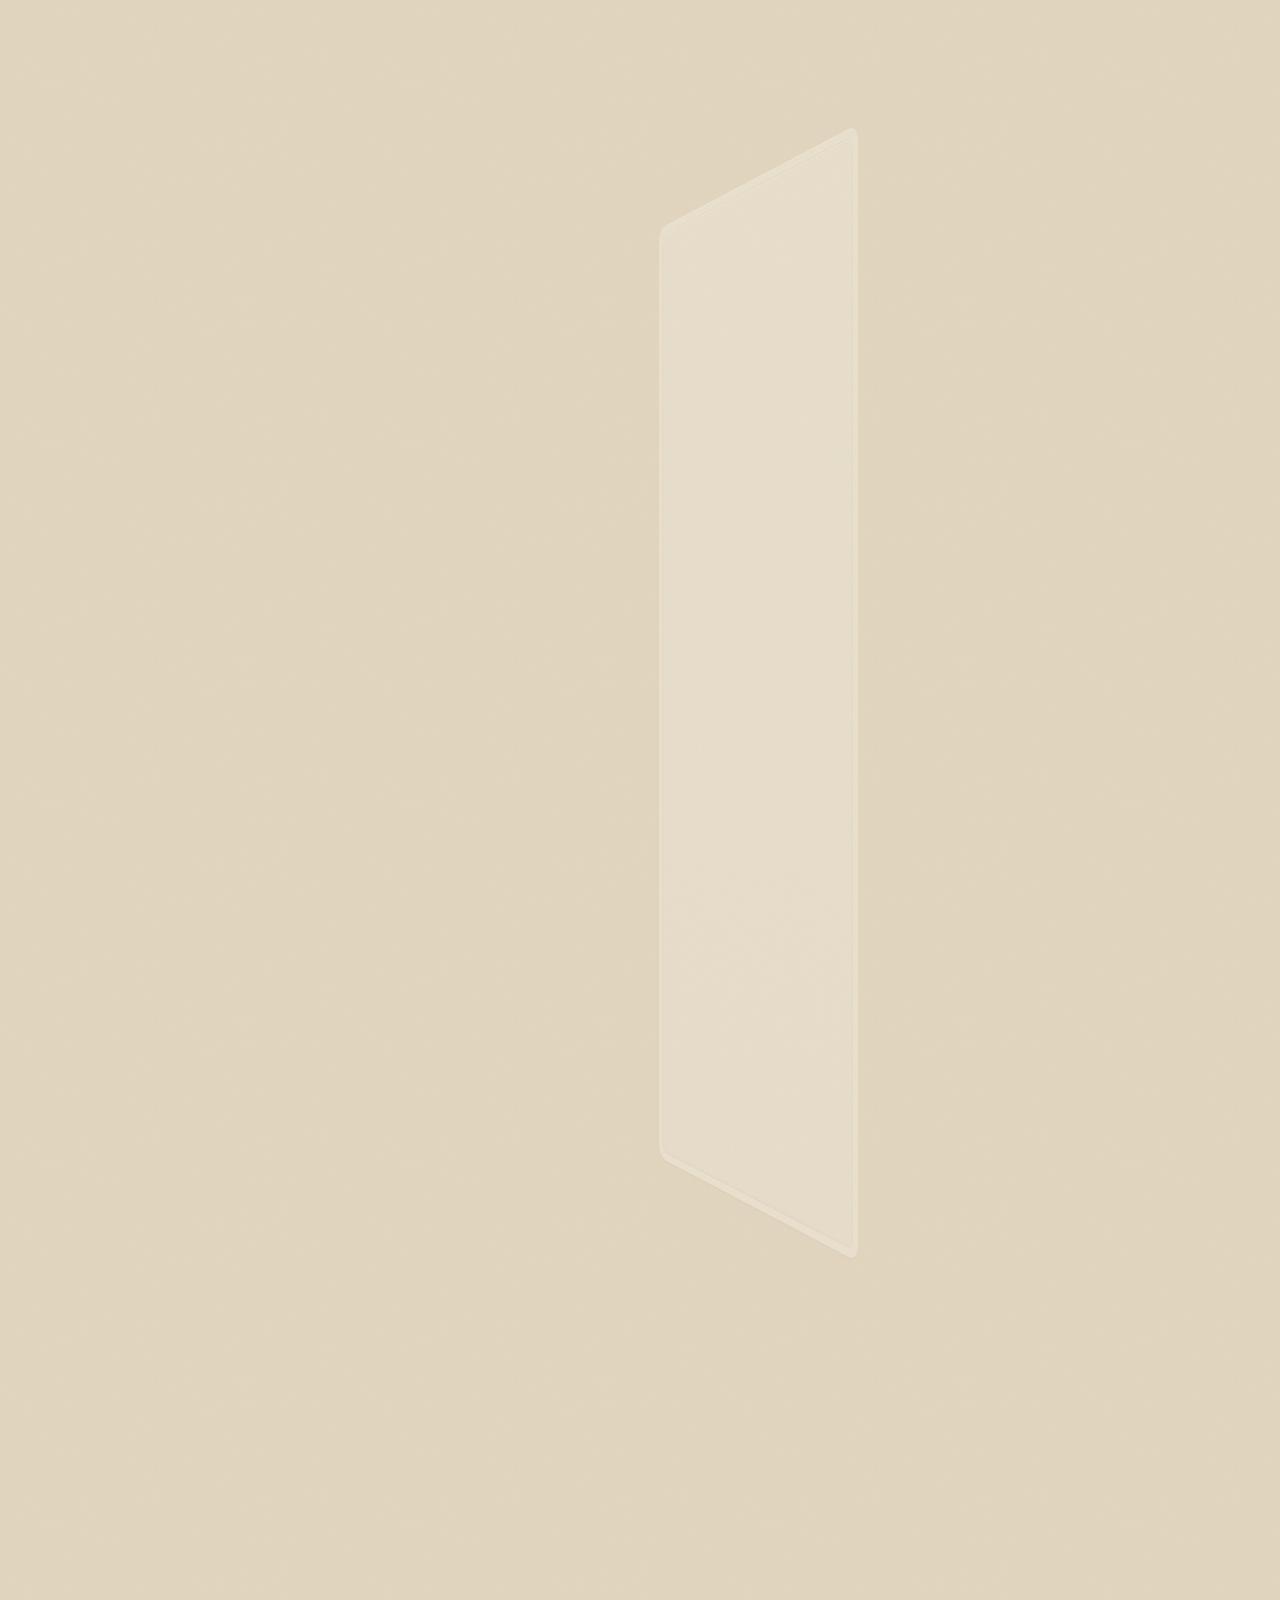
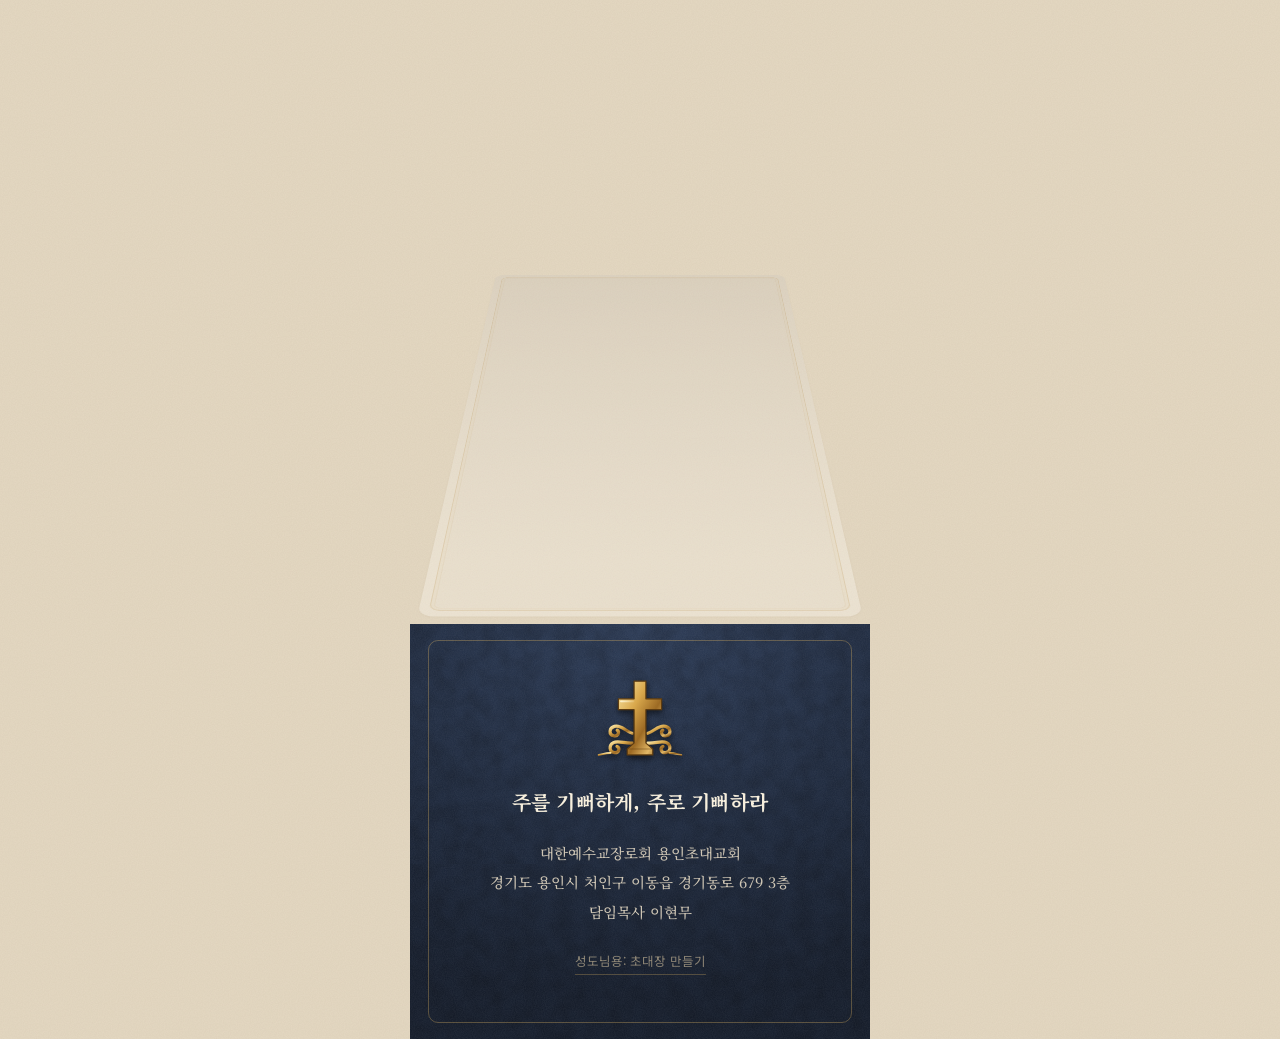
==== commit 556d24c6: "설교 영상을 보다 뒤로가기를 누르면 초대장으로 돌아온다 영상을 열 때 방문 기록을 하나 쌓아, 뒤로가기가 초대장을 떠나는 대신 영상만 닫도록 한다. 사진을 크게 보다 닫는 경우에는" ====
--- a/index.html
+++ b/index.html
@@ -1906,13 +1906,21 @@
     .observe(el));
 
 // 이번 주 말씀 — 누를 때 유튜브를 불러온다 (최신 업로드부터 재생)
-document.getElementById('tubePlay')?.addEventListener('click', () => {
+const tube = document.getElementById('tube'), tubeBtn = document.getElementById('tubePlay');
+let tubeOn = false;
+tubeBtn?.addEventListener('click', () => {
   const f = document.createElement('iframe');
   f.src = 'https://www.youtube-nocookie.com/embed/videoseries?list=UURYw9Ca3ssSym_KycnLJRMw&autoplay=1&rel=0';
   f.title = '용인초대교회 주일 설교';
   f.allow = 'accelerometer; autoplay; clipboard-write; encrypted-media; gyroscope; picture-in-picture';
   f.allowFullscreen = true;
-  document.getElementById('tube').replaceChildren(f);
+  tube.replaceChildren(f);
+  // 뒤로가기는 초대장을 떠나는 대신 영상만 닫는다
+  tubeOn = true;
+  history.pushState({ tube: 1 }, '');
+});
+addEventListener('popstate', () => {
+  if (tubeOn && !(history.state && history.state.tube)) { tube.replaceChildren(tubeBtn); tubeOn = false; }
 });
 
 // 갤러리 — 한 장 누르면 전체를 좌우로 넘겨 본다
